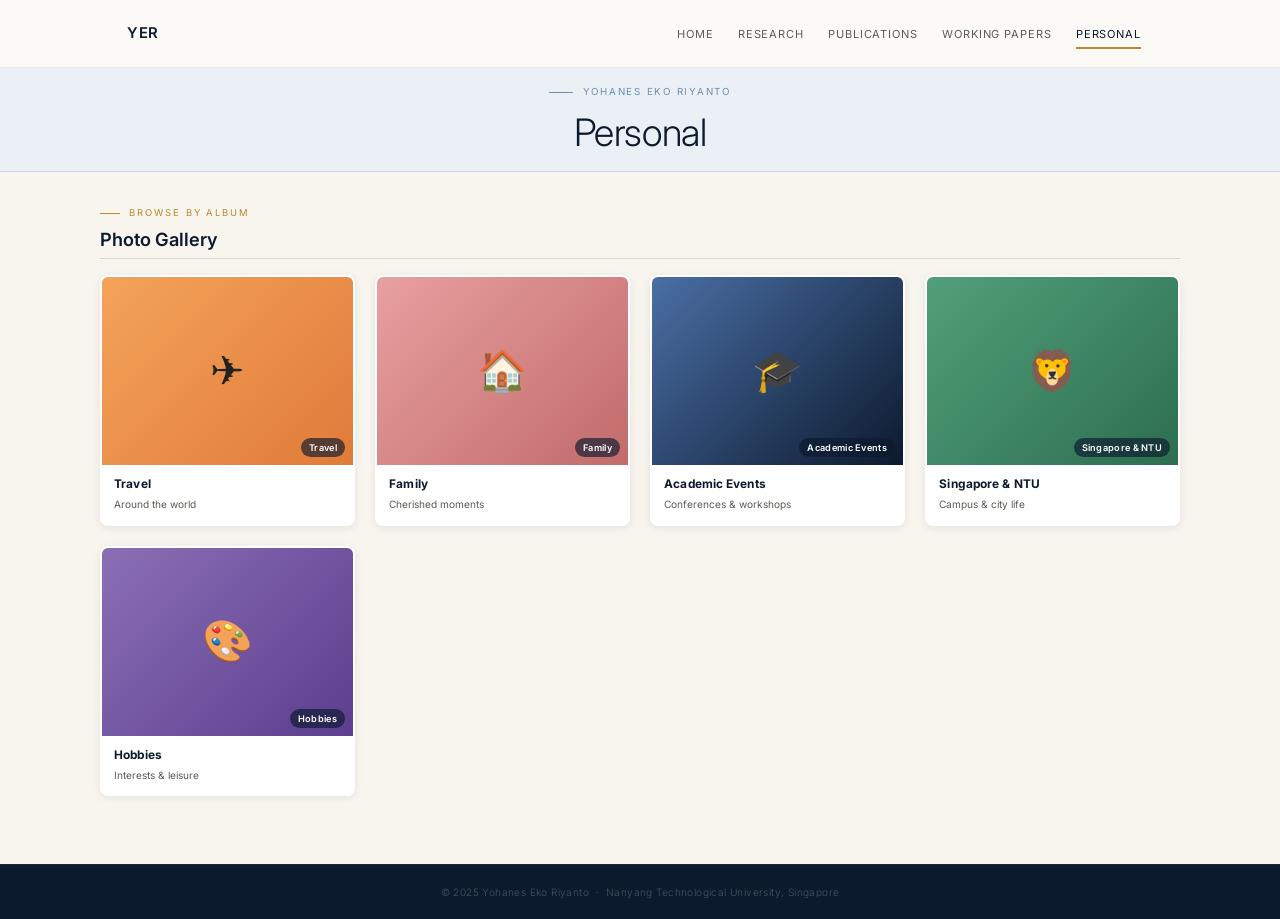
==== personal.html @ 5e920872 "Add Personal gallery; AI research thrust; font 1.1rem; fix profile photo" ====
<!DOCTYPE html>
<html lang="en">
<head>
  <meta charset="UTF-8" />
  <meta name="viewport" content="width=device-width, initial-scale=1.0" />
  <meta name="description" content="Personal photos of Yohanes Eko Riyanto — travel, family, and academic events." />
  <title>Personal | Yohanes Eko Riyanto</title>
  <link rel="stylesheet" href="style.css" />
  <style>
    /* ── Album grid ── */
    .album-grid {
      display: grid;
      grid-template-columns: repeat(auto-fill, minmax(200px, 1fr));
      gap: 1.5rem;
      margin-bottom: 2.5rem;
    }
    .album-card {
      cursor: pointer;
      border-radius: 8px;
      overflow: hidden;
      border: 2px solid transparent;
      box-shadow: 0 2px 8px rgba(12,26,46,0.08);
      transition: transform 0.2s, box-shadow 0.2s, border-color 0.2s;
      background: #fff;
    }
    .album-card:hover {
      transform: translateY(-3px);
      box-shadow: 0 6px 20px rgba(12,26,46,0.14);
    }
    .album-card.active {
      border-color: var(--gold);
    }
    .album-cover {
      position: relative;
      aspect-ratio: 4/3;
      overflow: hidden;
    }
    .album-cover img {
      width: 100%; height: 100%;
      object-fit: cover; display: block;
      transition: transform 0.4s;
    }
    .album-card:hover .album-cover img { transform: scale(1.04); }
    .album-cover-placeholder {
      width: 100%; height: 100%;
      display: flex; align-items: center; justify-content: center;
      font-size: 3rem;
    }
    .album-badge {
      position: absolute; bottom: 8px; right: 8px;
      background: rgba(12,26,46,0.65);
      color: #fff; font-size: 0.68rem; font-weight: 600;
      padding: 2px 8px; border-radius: 20px;
      letter-spacing: 0.3px;
    }
    .album-meta { padding: 0.7rem 0.9rem 0.8rem; }
    .album-name {
      margin: 0; font-size: 0.88rem; font-weight: 700;
      color: var(--navy); letter-spacing: 0.1px;
    }
    .album-sub {
      margin: 0.15rem 0 0; font-size: 0.75rem;
      color: var(--warm-grey);
    }

    /* ── Expanded panel ── */
    .album-expanded {
      display: none;
      border-top: 2px solid var(--gold);
      padding-top: 1.4rem;
      margin-bottom: 3rem;
      animation: slideDown 0.28s ease;
    }
    .album-expanded.open { display: block; }
    @keyframes slideDown {
      from { opacity: 0; transform: translateY(-10px); }
      to   { opacity: 1; transform: translateY(0); }
    }
    .album-expanded-header {
      display: flex; align-items: center; justify-content: space-between;
      margin-bottom: 1.2rem;
    }
    .album-expanded-title {
      font-size: 1rem; font-weight: 700; color: var(--navy);
    }
    .album-close-btn {
      background: none; border: 1px solid var(--border-light);
      cursor: pointer; font-size: 0.8rem; color: var(--warm-grey);
      padding: 3px 10px; border-radius: 4px;
      transition: background 0.15s;
    }
    .album-close-btn:hover { background: var(--cream); }

    /* ── Photo grid ── */
    .photo-grid {
      display: grid;
      grid-template-columns: repeat(auto-fill, minmax(160px, 1fr));
      gap: 0.6rem;
    }
    .photo-thumb {
      aspect-ratio: 1; overflow: hidden;
      border-radius: 5px; cursor: pointer;
      transition: transform 0.2s, box-shadow 0.2s;
    }
    .photo-thumb:hover {
      transform: scale(1.03);
      box-shadow: 0 4px 12px rgba(12,26,46,0.18);
    }
    .photo-thumb img {
      width: 100%; height: 100%;
      object-fit: cover; display: block;
    }
    .photo-placeholder {
      width: 100%; height: 100%;
      display: flex; align-items: center; justify-content: center;
      font-size: 1.6rem; color: rgba(255,255,255,0.6);
    }

    /* ── Lightbox ── */
    .lightbox {
      display: none; position: fixed; inset: 0;
      background: rgba(8,16,32,0.94);
      z-index: 2000; align-items: center; justify-content: center;
    }
    .lightbox.open { display: flex; }
    .lightbox-img-wrap {
      position: relative; max-width: 88vw; max-height: 88vh;
    }
    .lightbox-img-wrap img {
      display: block; max-width: 88vw; max-height: 88vh;
      object-fit: contain; border-radius: 4px;
    }
    .lightbox-close {
      position: absolute; top: 1.2rem; right: 1.5rem;
      color: #fff; font-size: 1.8rem; cursor: pointer;
      background: none; border: none; line-height: 1; opacity: 0.8;
      transition: opacity 0.15s;
    }
    .lightbox-close:hover { opacity: 1; }
    .lightbox-nav {
      position: absolute; top: 50%; transform: translateY(-50%);
      color: #fff; font-size: 2.2rem; cursor: pointer;
      background: rgba(255,255,255,0.08); border: none;
      padding: 0.4rem 0.9rem; border-radius: 4px;
      transition: background 0.15s;
    }
    .lightbox-nav:hover { background: rgba(255,255,255,0.18); }
    .lightbox-prev { left: 1rem; }
    .lightbox-next { right: 1rem; }
    .lightbox-caption {
      position: absolute; bottom: -2rem; left: 0; right: 0;
      text-align: center; color: rgba(255,255,255,0.55);
      font-size: 0.78rem;
    }

    /* ── Placeholder gradients ── */
    .grad-travel    { background: linear-gradient(135deg,#f4a35a,#e07b39); }
    .grad-family    { background: linear-gradient(135deg,#e8a0a0,#c26b6b); }
    .grad-academic  { background: linear-gradient(135deg,#4a6fa5,#0C1A2E); }
    .grad-singapore { background: linear-gradient(135deg,#52a07a,#2d6e50); }
    .grad-hobbies   { background: linear-gradient(135deg,#8b6fb5,#5c3d8f); }
  </style>
</head>
<body>

  <!-- ── Navigation ── -->
  <nav class="nav" id="navbar">
    <div class="nav-inner">
      <a href="index.html" class="nav-brand">
        <span class="nav-monogram">YER</span>
      </a>
      <button type="button" class="nav-toggle" id="navToggle" aria-label="Toggle navigation">
        <span></span><span></span><span></span>
      </button>
      <ul class="nav-links" id="navLinks">
        <li><a href="index.html">Home</a></li>
        <li><a href="research.html">Research</a></li>
        <li><a href="publications.html">Publications</a></li>
        <li><a href="working-papers.html">Working Papers</a></li>
        <li><a href="personal.html" class="active">Personal</a></li>
      </ul>
    </div>
  </nav>

  <!-- ── Page Hero ── -->
  <header class="page-hero">
    <div class="page-hero-inner">
      <p class="page-hero-label">Yohanes Eko Riyanto</p>
      <h1 class="page-hero-title">Personal</h1>
    </div>
  </header>

  <!-- ── Gallery ── -->
  <section class="section">
    <div class="section-inner">
      <p class="section-label">Browse by album</p>
      <h2 class="section-title">Photo Gallery</h2>

      <!-- ── Album cards ── -->
      <div class="album-grid">

        <div class="album-card" id="card-travel" onclick="toggleAlbum('travel')">
          <div class="album-cover grad-travel">
            <div class="album-cover-placeholder">✈</div>
            <span class="album-badge">Travel</span>
          </div>
          <div class="album-meta">
            <p class="album-name">Travel</p>
            <p class="album-sub">Around the world</p>
          </div>
        </div>

        <div class="album-card" id="card-family" onclick="toggleAlbum('family')">
          <div class="album-cover grad-family">
            <div class="album-cover-placeholder">🏠</div>
            <span class="album-badge">Family</span>
          </div>
          <div class="album-meta">
            <p class="album-name">Family</p>
            <p class="album-sub">Cherished moments</p>
          </div>
        </div>

        <div class="album-card" id="card-academic" onclick="toggleAlbum('academic')">
          <div class="album-cover grad-academic">
            <div class="album-cover-placeholder">🎓</div>
            <span class="album-badge">Academic Events</span>
          </div>
          <div class="album-meta">
            <p class="album-name">Academic Events</p>
            <p class="album-sub">Conferences &amp; workshops</p>
          </div>
        </div>

        <div class="album-card" id="card-singapore" onclick="toggleAlbum('singapore')">
          <div class="album-cover grad-singapore">
            <div class="album-cover-placeholder">🦁</div>
            <span class="album-badge">Singapore &amp; NTU</span>
          </div>
          <div class="album-meta">
            <p class="album-name">Singapore &amp; NTU</p>
            <p class="album-sub">Campus &amp; city life</p>
          </div>
        </div>

        <div class="album-card" id="card-hobbies" onclick="toggleAlbum('hobbies')">
          <div class="album-cover grad-hobbies">
            <div class="album-cover-placeholder">🎨</div>
            <span class="album-badge">Hobbies</span>
          </div>
          <div class="album-meta">
            <p class="album-name">Hobbies</p>
            <p class="album-sub">Interests &amp; leisure</p>
          </div>
        </div>

      </div><!-- /.album-grid -->

      <!-- ── Expanded panels ──
           To populate an album: add <img> tags to the .photo-grid div.
           Images should be placed in images/personal/<album-name>/
           e.g. <img src="images/personal/travel/photo1.jpg" alt="..." />
      -->

      <div class="album-expanded" id="album-travel">
        <div class="album-expanded-header">
          <span class="album-expanded-title">Travel</span>
          <button class="album-close-btn" onclick="closeAlbum('travel')">✕ Close</button>
        </div>
        <div class="photo-grid" id="photos-travel">
          <!-- Add photos here, e.g.:
          <div class="photo-thumb" onclick="openLightbox(this)">
            <img src="images/personal/travel/photo1.jpg" alt="Travel photo" />
          </div>
          -->
          <div class="photo-thumb" style="cursor:default;">
            <div class="photo-placeholder grad-travel" style="border-radius:5px; aspect-ratio:1; display:flex; align-items:center; justify-content:center; color:rgba(255,255,255,0.5); font-size:0.8rem; text-align:center; padding:1rem;">Add photos to<br>images/personal/travel/</div>
          </div>
        </div>
      </div>

      <div class="album-expanded" id="album-family">
        <div class="album-expanded-header">
          <span class="album-expanded-title">Family</span>
          <button class="album-close-btn" onclick="closeAlbum('family')">✕ Close</button>
        </div>
        <div class="photo-grid" id="photos-family">
          <div class="photo-thumb" style="cursor:default;">
            <div class="photo-placeholder grad-family" style="border-radius:5px; aspect-ratio:1; display:flex; align-items:center; justify-content:center; color:rgba(255,255,255,0.5); font-size:0.8rem; text-align:center; padding:1rem;">Add photos to<br>images/personal/family/</div>
          </div>
        </div>
      </div>

      <div class="album-expanded" id="album-academic">
        <div class="album-expanded-header">
          <span class="album-expanded-title">Academic Events</span>
          <button class="album-close-btn" onclick="closeAlbum('academic')">✕ Close</button>
        </div>
        <div class="photo-grid" id="photos-academic">
          <div class="photo-thumb" style="cursor:default;">
            <div class="photo-placeholder grad-academic" style="border-radius:5px; aspect-ratio:1; display:flex; align-items:center; justify-content:center; color:rgba(255,255,255,0.5); font-size:0.8rem; text-align:center; padding:1rem;">Add photos to<br>images/personal/academic/</div>
          </div>
        </div>
      </div>

      <div class="album-expanded" id="album-singapore">
        <div class="album-expanded-header">
          <span class="album-expanded-title">Singapore &amp; NTU</span>
          <button class="album-close-btn" onclick="closeAlbum('singapore')">✕ Close</button>
        </div>
        <div class="photo-grid" id="photos-singapore">
          <div class="photo-thumb" style="cursor:default;">
            <div class="photo-placeholder grad-singapore" style="border-radius:5px; aspect-ratio:1; display:flex; align-items:center; justify-content:center; color:rgba(255,255,255,0.5); font-size:0.8rem; text-align:center; padding:1rem;">Add photos to<br>images/personal/singapore/</div>
          </div>
        </div>
      </div>

      <div class="album-expanded" id="album-hobbies">
        <div class="album-expanded-header">
          <span class="album-expanded-title">Hobbies</span>
          <button class="album-close-btn" onclick="closeAlbum('hobbies')">✕ Close</button>
        </div>
        <div class="photo-grid" id="photos-hobbies">
          <div class="photo-thumb" style="cursor:default;">
            <div class="photo-placeholder grad-hobbies" style="border-radius:5px; aspect-ratio:1; display:flex; align-items:center; justify-content:center; color:rgba(255,255,255,0.5); font-size:0.8rem; text-align:center; padding:1rem;">Add photos to<br>images/personal/hobbies/</div>
          </div>
        </div>
      </div>

    </div>
  </section>

  <!-- ── Lightbox ── -->
  <div class="lightbox" id="lightbox" onclick="handleLightboxClick(event)">
    <button class="lightbox-close" onclick="closeLightbox()">&#10005;</button>
    <button class="lightbox-nav lightbox-prev" onclick="lightboxNav(-1)">&#8249;</button>
    <div class="lightbox-img-wrap">
      <img id="lightbox-img" src="" alt="" />
      <p class="lightbox-caption" id="lightbox-caption"></p>
    </div>
    <button class="lightbox-nav lightbox-next" onclick="lightboxNav(1)">&#8250;</button>
  </div>

  <!-- ── Footer ── -->
  <footer class="site-footer" style="background:var(--navy);">
    <p>© 2025 Yohanes Eko Riyanto &nbsp;·&nbsp; Nanyang Technological University, Singapore</p>
  </footer>

  <script>
    // ── Navbar ──
    const navbar = document.getElementById('navbar');
    window.addEventListener('scroll', () => {
      navbar.classList.toggle('scrolled', window.scrollY > 20);
    });
    const toggle = document.getElementById('navToggle');
    const navLinks = document.getElementById('navLinks');
    toggle.addEventListener('click', () => navLinks.classList.toggle('open'));
    document.addEventListener('click', (e) => {
      if (!toggle.contains(e.target) && !navLinks.contains(e.target)) navLinks.classList.remove('open');
    });

    // ── Album expand/collapse ──
    let currentAlbum = null;
    function toggleAlbum(id) {
      const panel = document.getElementById('album-' + id);
      const card  = document.getElementById('card-' + id);
      if (currentAlbum && currentAlbum !== id) {
        document.getElementById('album-' + currentAlbum).classList.remove('open');
        document.getElementById('card-' + currentAlbum).classList.remove('active');
      }
      const isOpen = panel.classList.contains('open');
      panel.classList.toggle('open', !isOpen);
      card.classList.toggle('active', !isOpen);
      currentAlbum = isOpen ? null : id;
      if (!isOpen) {
        setTimeout(() => panel.scrollIntoView({ behavior: 'smooth', block: 'nearest' }), 50);
      }
    }
    function closeAlbum(id) {
      document.getElementById('album-' + id).classList.remove('open');
      document.getElementById('card-' + id).classList.remove('active');
      if (currentAlbum === id) currentAlbum = null;
    }

    // ── Lightbox ──
    let lightboxImages = [];
    let lightboxIndex  = 0;

    function openLightbox(thumb) {
      const img     = thumb.querySelector('img');
      const grid    = thumb.closest('.photo-grid');
      lightboxImages = Array.from(grid.querySelectorAll('.photo-thumb img'));
      lightboxIndex  = lightboxImages.indexOf(img);
      showLightboxImage();
      document.getElementById('lightbox').classList.add('open');
      document.addEventListener('keydown', lightboxKeyHandler);
    }
    function showLightboxImage() {
      const img = lightboxImages[lightboxIndex];
      document.getElementById('lightbox-img').src = img.src;
      document.getElementById('lightbox-caption').textContent =
        img.alt ? img.alt + '  (' + (lightboxIndex + 1) + ' / ' + lightboxImages.length + ')' :
                  (lightboxIndex + 1) + ' / ' + lightboxImages.length;
    }
    function closeLightbox() {
      document.getElementById('lightbox').classList.remove('open');
      document.removeEventListener('keydown', lightboxKeyHandler);
    }
    function lightboxNav(dir) {
      lightboxIndex = (lightboxIndex + dir + lightboxImages.length) % lightboxImages.length;
      showLightboxImage();
    }
    function handleLightboxClick(e) {
      if (e.target === document.getElementById('lightbox')) closeLightbox();
    }
    function lightboxKeyHandler(e) {
      if (e.key === 'ArrowRight') lightboxNav(1);
      if (e.key === 'ArrowLeft')  lightboxNav(-1);
      if (e.key === 'Escape')     closeLightbox();
    }
  </script>

  <!-- Start of StatCounter Code -->
  <script type="text/javascript">
    var sc_project=3579013;
    var sc_invisible=1;
    var sc_security="729aae5e";
  </script>
  <script type="text/javascript" src="https://www.statcounter.com/counter/counter.js" async></script>
  <noscript><div class="statcounter"><a title="web analytics" href="https://statcounter.com/" target="_blank"><img class="statcounter" src="https://c.statcounter.com/3579013/0/729aae5e/1/" alt="web analytics" referrerPolicy="no-referrer-when-downgrade"></a></div></noscript>
  <!-- End of StatCounter Code -->

</body>
</html>
---- style.css ----
/* ============================================================
   Yohanes Eko Riyanto — Academic Website
   Design: Warm Editorial Academic
   ============================================================ */

@import url('https://fonts.googleapis.com/css2?family=Inter:ital,wght@0,300;0,400;0,500;0,600;0,700;1,300;1,400&display=swap');

/* ── Variables ────────────────────────────────────────────── */
:root {
  --navy:        #0C1A2E;
  --navy-mid:    #162840;
  --navy-soft:   #1E3856;
  --gold:        #B8882E;
  --gold-bright: #CFA24A;
  --gold-pale:   #F2E8D0;
  --ivory:       #F8F5EF;
  --cream:       #EDE8DF;
  --white:       #FEFCF8;
  --charcoal:    #242220;
  --warm-grey:   #5E5A54;
  --light-grey:  #9A9590;
  --border:      #DDD5C5;
  --border-light:#EDE8DF;

  --font-display: 'Inter', -apple-system, BlinkMacSystemFont, sans-serif;
  --font-body:    'Inter', -apple-system, BlinkMacSystemFont, sans-serif;
  --font-ui:      'Inter', -apple-system, BlinkMacSystemFont, sans-serif;

  --max-w:        1080px;
  --nav-h:        68px;
  --radius:       3px;
  --transition:   0.25s ease;
}

/* ── Reset ────────────────────────────────────────────────── */
*, *::before, *::after { box-sizing: border-box; margin: 0; padding: 0; }
html { scroll-behavior: smooth; font-size: 13.5px; -webkit-text-size-adjust: 100%; }
body {
  font-family: var(--font-body);
  background: var(--ivory);
  color: var(--charcoal);
  line-height: 1.65;
  -webkit-font-smoothing: antialiased;
}
img { max-width: 100%; height: auto; display: block; }
a { color: var(--navy-soft); text-decoration: underline; text-decoration-color: var(--border); transition: color var(--transition), text-decoration-color var(--transition); }
a:hover { color: var(--gold); text-decoration-color: var(--gold-bright); }

/* ── Navigation ───────────────────────────────────────────── */
.nav {
  position: fixed;
  top: 0; left: 0; right: 0;
  height: var(--nav-h);
  background: rgba(252, 250, 246, 0.96);
  backdrop-filter: blur(12px);
  -webkit-backdrop-filter: blur(12px);
  border-bottom: 1px solid var(--border-light);
  z-index: 1000;
  transition: box-shadow var(--transition), border-color var(--transition);
}
.nav.scrolled {
  border-bottom-color: var(--border);
  box-shadow: 0 1px 16px rgba(12, 26, 46, 0.07);
}
.nav-inner {
  max-width: var(--max-w);
  margin: 0 auto;
  padding: 0 2rem;
  height: 100%;
  display: flex;
  align-items: center;
  justify-content: space-between;
}
.nav-brand {
  display: flex;
  align-items: baseline;
  gap: 0.6rem;
  text-decoration: none;
}
.nav-monogram {
  font-family: var(--font-display);
  font-weight: 600;
  font-size: 1.1rem;
  letter-spacing: 0.04em;
  color: var(--navy);
  text-decoration: none;
}
.nav-name {
  font-family: var(--font-display);
  font-size: 1.05rem;
  font-weight: 400;
  color: var(--warm-grey);
  letter-spacing: 0.01em;
}
.nav-links {
  display: flex;
  align-items: center;
  gap: 0;
  list-style: none;
}
.nav-links a {
  font-family: var(--font-ui);
  font-size: 0.82rem;
  font-weight: 400;
  letter-spacing: 0.08em;
  text-transform: uppercase;
  color: var(--warm-grey);
  text-decoration: none;
  padding: 0.4rem 0.9rem;
  position: relative;
  transition: color var(--transition);
}
.nav-links a::after {
  content: '';
  position: absolute;
  bottom: -2px; left: 0.9rem; right: 0.9rem;
  height: 1.5px;
  background: var(--gold);
  transform: scaleX(0);
  transition: transform var(--transition);
}
.nav-links a:hover,
.nav-links a.active { color: var(--navy); }
.nav-links a:hover::after,
.nav-links a.active::after { transform: scaleX(1); }

/* Hamburger (mobile) */
.nav-toggle {
  display: none;
  flex-direction: column;
  gap: 5px;
  cursor: pointer;
  background: none;
  border: none;
  padding: 4px;
}
.nav-toggle span {
  display: block;
  width: 22px; height: 1.5px;
  background: var(--charcoal);
  transition: transform var(--transition), opacity var(--transition);
}

/* ── Hero (Home only) ─────────────────────────────────────── */
.hero {
  background: #EAF0F6;
  padding: calc(var(--nav-h) + 1.2rem) 2rem 1.2rem;
  border-bottom: 1px solid #C9D8E8;
}
.hero-inner {
  max-width: var(--max-w);
  margin: 0 auto;
}
.hero-name {
  font-family: var(--font-display);
  font-size: clamp(1.65rem, 3.5vw, 2.6rem);
  font-weight: 300;
  line-height: 1.1;
  color: var(--navy);
  letter-spacing: -0.01em;
  margin: 0;
  text-align: center;
}
.hero-name em {
  font-style: italic;
  font-weight: 300;
}
.btn {
  display: inline-flex;
  align-items: center;
  gap: 0.4rem;
  font-family: var(--font-ui);
  font-size: 0.8rem;
  font-weight: 400;
  letter-spacing: 0.1em;
  text-transform: uppercase;
  text-decoration: none;
  padding: 0.65rem 1.4rem;
  border-radius: var(--radius);
  transition: all var(--transition);
  cursor: pointer;
}
.btn-primary {
  background: var(--gold);
  color: var(--navy);
  border: 1px solid var(--gold);
}
.btn-primary:hover {
  background: var(--gold-bright);
  color: var(--navy);
  text-decoration: none;
}
.btn-outline {
  background: transparent;
  color: rgba(255,255,255,0.75);
  border: 1px solid rgba(255,255,255,0.25);
}
.btn-outline:hover {
  border-color: rgba(255,255,255,0.6);
  color: #fff;
  text-decoration: none;
}

/* ── Page Hero (inner pages) ──────────────────────────────── */
.page-hero {
  background: #EAF0F6;
  padding: calc(var(--nav-h) + 1.2rem) 2rem 1.2rem;
  border-bottom: 1px solid #C9D8E8;
}
.page-hero-inner {
  max-width: var(--max-w);
  margin: 0 auto;
}
.page-hero-label {
  font-family: var(--font-ui);
  font-size: 0.72rem;
  letter-spacing: 0.18em;
  text-transform: uppercase;
  color: #6B8CAE;
  margin-bottom: 0.8rem;
  display: flex;
  align-items: center;
  justify-content: center;
  gap: 0.7rem;
}
.page-hero-label::before {
  content: '';
  display: inline-block;
  width: 24px; height: 1px;
  background: #6B8CAE;
}
.page-hero-title {
  font-family: var(--font-display);
  font-size: clamp(1.75rem, 3.5vw, 2.8rem);
  font-weight: 300;
  color: var(--navy);
  line-height: 1.15;
  letter-spacing: -0.01em;
  text-align: center;
}

/* ── Section Base ─────────────────────────────────────────── */
.section {
  padding: 2.5rem 2rem;
}
.section-alt {
  background: var(--cream);
}
.section-navy {
  background: var(--navy);
  color: rgba(255,255,255,0.85);
}
.section-inner {
  max-width: var(--max-w);
  margin: 0 auto;
}
.section-label {
  font-family: var(--font-ui);
  font-size: 0.7rem;
  font-weight: 400;
  letter-spacing: 0.2em;
  text-transform: uppercase;
  color: var(--gold);
  margin-bottom: 0.6rem;
  display: flex;
  align-items: center;
  gap: 0.7rem;
}
.section-label::before {
  content: '';
  display: inline-block;
  width: 20px; height: 1px;
  background: var(--gold);
}
.section-title {
  font-family: var(--font-display);
  font-size: clamp(1.1rem, 1.8vw, 1.35rem);
  font-weight: 600;
  color: var(--navy);
  line-height: 1.2;
  margin-bottom: 1.2rem;
  padding-bottom: 0.5rem;
  border-bottom: 1px solid var(--border);
  text-align: left;
}
.section-navy .section-title {
  color: #fff;
  border-bottom-color: rgba(255,255,255,0.15);
}

/* ── About / Bio ──────────────────────────────────────────── */
.about-grid {
  display: grid;
  grid-template-columns: 200px 1fr;
  gap: 2.5rem;
  align-items: start;
}
.about-photo {
  width: 200px;
  height: 240px;
  object-fit: cover;
  object-position: top center;
  border-radius: var(--radius);
  filter: grayscale(15%);
  box-shadow: 0 8px 32px rgba(12,26,46,0.18);
}
.about-photo-placeholder {
  width: 200px;
  height: 240px;
  background: var(--navy-mid);
  border-radius: var(--radius);
  display: flex;
  align-items: center;
  justify-content: center;
  color: rgba(255,255,255,0.3);
  font-family: var(--font-display);
  font-size: 3rem;
  font-style: italic;
  box-shadow: 0 8px 32px rgba(12,26,46,0.18);
  flex-shrink: 0;
}
.about-text p {
  margin-bottom: 0.7rem;
  font-size: 1.1rem;
  color: var(--charcoal);
}
.about-text p:last-child { margin-bottom: 0; }
.about-links {
  display: flex;
  flex-wrap: wrap;
  gap: 0.6rem;
  margin-top: 1.1rem;
}
.tag-link {
  display: inline-flex;
  align-items: center;
  gap: 0.3rem;
  font-family: var(--font-ui);
  font-size: 0.78rem;
  font-weight: 400;
  letter-spacing: 0.04em;
  color: var(--navy-soft);
  background: var(--gold-pale);
  border: 1px solid var(--border);
  border-radius: 2px;
  padding: 0.3rem 0.75rem;
  text-decoration: none;
  transition: all var(--transition);
}
.tag-link:hover {
  background: var(--navy);
  color: var(--gold-bright);
  border-color: var(--navy);
  text-decoration: none;
}

/* ── Publications ─────────────────────────────────────────── */
.pub-list {
  list-style: none;
  display: flex;
  flex-direction: column;
  gap: 0;
}
.pub-item {
  padding: 0.65rem 0;
  border-bottom: 1px solid var(--border-light);
  position: relative;
  transition: background var(--transition);
}
.pub-item:first-child { border-top: 1px solid var(--border-light); }
.pub-item::before {
  content: '';
  position: absolute;
  left: -2rem;
  top: 0; bottom: 0;
  width: 3px;
  background: var(--gold);
  transform: scaleY(0);
  transform-origin: bottom;
  transition: transform 0.3s ease;
}
.pub-item:hover::before { transform: scaleY(1); }

/* Journal cover layout */
.pub-with-cover {
  display: grid;
  grid-template-columns: 48px 1fr;
  gap: 1.1rem;
  align-items: start;
}
.pub-cover {
  width: 48px;
  height: 64px;
  object-fit: cover;
  object-position: center top;
  border-radius: 2px;
  filter: grayscale(25%) opacity(0.85);
  box-shadow: 0 2px 8px rgba(12,26,46,0.18);
  transition: filter 0.3s ease, transform 0.3s ease, box-shadow 0.3s ease;
  flex-shrink: 0;
  display: block;
}
.pub-item:hover .pub-cover {
  filter: grayscale(0%) opacity(1);
  transform: scale(1.04);
  box-shadow: 0 4px 14px rgba(12,26,46,0.22);
}
.pub-cover-placeholder {
  width: 48px;
  height: 64px;
  background: linear-gradient(160deg, var(--navy-mid), var(--navy-soft));
  border-radius: 2px;
  display: flex;
  align-items: center;
  justify-content: center;
  font-family: var(--font-ui);
  font-size: 0.52rem;
  font-weight: 500;
  letter-spacing: 0.04em;
  text-transform: uppercase;
  color: rgba(255,255,255,0.45);
  text-align: center;
  padding: 5px;
  line-height: 1.4;
  flex-shrink: 0;
  box-shadow: 0 2px 8px rgba(12,26,46,0.18);
}

@media (max-width: 480px) {
  .pub-with-cover { grid-template-columns: 40px 1fr; gap: 0.8rem; }
  .pub-cover, .pub-cover-placeholder { width: 40px; height: 54px; }
}
.pub-title {
  font-family: var(--font-body);
  font-size: 0.98rem;
  font-weight: 400;
  color: var(--charcoal);
  margin-bottom: 0.3rem;
  line-height: 1.55;
}
.pub-title a {
  color: inherit;
  text-decoration-color: transparent;
  transition: color var(--transition), text-decoration-color var(--transition);
}
.pub-title a:hover {
  color: var(--navy);
  text-decoration-color: var(--gold);
}
.pub-meta {
  font-family: var(--font-body);
  font-size: 0.875rem;
  color: var(--warm-grey);
  font-style: italic;
}
.pub-meta .journal {
  color: var(--navy-soft);
  font-style: italic;
}
.pub-meta .coauthors {
  font-style: normal;
  color: var(--light-grey);
  font-size: 0.83rem;
}
.pub-badge {
  display: inline-flex;
  align-items: center;
  gap: 0.3rem;
  font-family: var(--font-ui);
  font-size: 0.7rem;
  letter-spacing: 0.06em;
  text-transform: uppercase;
  color: var(--gold);
  background: var(--gold-pale);
  border: 1px solid rgba(184,136,46,0.25);
  border-radius: 2px;
  padding: 0.18rem 0.55rem;
  margin-top: 0.5rem;
}

/* Year headers in publications */
.year-header {
  font-family: var(--font-display);
  font-size: 1.05rem;
  font-weight: 600;
  color: var(--navy);
  margin-top: 2rem;
  margin-bottom: 0.5rem;
  padding-bottom: 0.4rem;
  border-bottom: 1px solid var(--border);
  position: relative;
}
.year-header:first-of-type { margin-top: 0; }
.year-header span {
  font-size: 0.75rem;
  font-family: var(--font-ui);
  letter-spacing: 0.1em;
  text-transform: uppercase;
  color: var(--light-grey);
  vertical-align: middle;
  margin-left: 0.8rem;
  font-weight: 300;
}

/* ── Awards ───────────────────────────────────────────────── */
.awards-list {
  display: flex;
  flex-direction: column;
  gap: 1.8rem;
}
.award-item {
  display: grid;
  grid-template-columns: 56px 1fr;
  gap: 1.2rem;
  align-items: start;
}
.award-year {
  font-family: var(--font-display);
  font-size: 1.1rem;
  font-weight: 600;
  color: var(--gold);
  line-height: 1.4;
  text-align: right;
  padding-top: 0.1rem;
}
.award-text h4 {
  font-family: var(--font-display);
  font-size: 1.05rem;
  font-weight: 500;
  color: var(--navy);
  margin-bottom: 0.2rem;
}
.award-text p {
  font-size: 0.88rem;
  color: var(--warm-grey);
  line-height: 1.55;
}
.award-text .paper-ref {
  font-style: italic;
  color: var(--warm-grey);
  font-size: 0.85rem;
}

/* ── Media ────────────────────────────────────────────────── */
.media-grid {
  display: grid;
  grid-template-columns: repeat(auto-fill, minmax(160px, 1fr));
  gap: 0.8rem;
  margin-bottom: 2.5rem;
}
.media-item {
  display: flex;
  align-items: center;
  justify-content: center;
  padding: 1rem;
  background: var(--white);
  border: 1px solid var(--border);
  border-radius: var(--radius);
  text-decoration: none;
  transition: all var(--transition);
  min-height: 60px;
}
.media-item:hover {
  border-color: var(--gold);
  box-shadow: 0 2px 12px rgba(184,136,46,0.12);
  text-decoration: none;
}
.media-item span {
  font-family: var(--font-ui);
  font-size: 0.8rem;
  font-weight: 400;
  letter-spacing: 0.06em;
  color: var(--navy);
  text-align: center;
}
.media-appearances {
  display: flex;
  flex-direction: column;
  gap: 1rem;
}
.media-appearance-item {
  padding: 1.2rem 1.4rem;
  background: var(--white);
  border: 1px solid var(--border);
  border-left: 3px solid var(--gold);
  border-radius: var(--radius);
}
.media-appearance-item h4 {
  font-family: var(--font-display);
  font-size: 1rem;
  font-weight: 500;
  color: var(--navy);
  margin-bottom: 0.3rem;
}
.media-appearance-item p {
  font-size: 0.875rem;
  color: var(--warm-grey);
  line-height: 1.55;
}

/* ── Research Areas ───────────────────────────────────────── */
.research-areas {
  display: flex;
  flex-direction: column;
  gap: 0;
}
.research-area {
  border-bottom: 1px solid var(--border-light);
  overflow: hidden;
}
.research-area:first-child { border-top: 1px solid var(--border-light); }
.research-area-header {
  display: flex;
  align-items: center;
  justify-content: space-between;
  padding: 1.5rem 0;
  cursor: pointer;
  gap: 1rem;
  -webkit-user-select: none;
  user-select: none;
}
.research-area-number {
  font-family: var(--font-display);
  font-size: 1rem;
  font-weight: 300;
  color: var(--gold);
  flex-shrink: 0;
  width: 28px;
}
.research-area-title {
  font-family: var(--font-display);
  font-size: 1.3rem;
  font-weight: 400;
  color: var(--navy);
  flex: 1;
  line-height: 1.3;
}
.research-area-icon {
  width: 20px; height: 20px;
  flex-shrink: 0;
  color: var(--gold);
  transition: transform 0.3s ease;
}
.research-area.open .research-area-icon { transform: rotate(45deg); }
.research-area-body {
  max-height: 0;
  overflow: hidden;
  transition: max-height 0.4s cubic-bezier(0.4, 0, 0.2, 1);
}
.research-area.open .research-area-body { max-height: 400px; }
.research-area-content {
  padding: 0 0 1.5rem 2rem;
  font-size: 0.96rem;
  color: var(--warm-grey);
  line-height: 1.75;
}

/* ── Research Thrust Layout ───────────────────────────────── */
.research-thrust {
  display: grid;
  grid-template-columns: 3fr 1.6fr;
  gap: 2rem;
  align-items: start;
  margin: 0 auto 5.5rem;
  max-width: 780px;
}
.research-thrust-fig {
  aspect-ratio: 3/2;
  border-radius: 6px;
  overflow: hidden;
  box-shadow: 0 2px 12px rgba(12,26,46,0.15);
  border: 1px solid var(--border-light);
}
.research-thrust-fig svg {
  display: block;
  width: 100%;
  height: auto;
}
.research-thrust-fig img {
  display: block;
  width: 100%;
  height: 100%;
  object-fit: cover;
}
@media (max-width: 680px) {
  .research-thrust { grid-template-columns: 1fr; }
  .research-thrust-fig { display: none; }
}

/* ── Working Papers ───────────────────────────────────────── */
.wp-category {
  margin-bottom: 3rem;
}
.wp-category-title {
  font-family: var(--font-display);
  font-size: 1.35rem;
  font-weight: 500;
  color: var(--navy);
  padding-bottom: 0.5rem;
  border-bottom: 1px solid var(--border);
  margin-bottom: 1.2rem;
}
.wp-list {
  list-style: none;
  display: flex;
  flex-direction: column;
  gap: 0.6rem;
}
.wp-item {
  padding: 0.5rem 0.85rem;
  background: var(--white);
  border: 1px solid var(--border-light);
  border-radius: var(--radius);
  transition: border-color var(--transition), box-shadow var(--transition);
}
.wp-item:hover {
  border-color: var(--border);
  box-shadow: 0 2px 10px rgba(12,26,46,0.05);
}
.wp-item p {
  font-size: 0.93rem;
  color: var(--charcoal);
  line-height: 1.6;
}
.wp-item .status {
  display: inline-block;
  font-family: var(--font-ui);
  font-size: 0.68rem;
  letter-spacing: 0.08em;
  text-transform: uppercase;
  color: var(--navy-soft);
  background: var(--gold-pale);
  border: 1px solid rgba(184,136,46,0.2);
  border-radius: 2px;
  padding: 0.15rem 0.5rem;
  margin-top: 0.4rem;
}

/* ── Contact / Footer ─────────────────────────────────────── */
.contact-section {
  background: var(--navy);
  padding: 4rem 2rem;
}
.contact-inner {
  max-width: var(--max-w);
  margin: 0 auto;
  display: grid;
  grid-template-columns: 1fr 1fr;
  gap: 4rem;
  align-items: start;
}
.contact-label {
  font-family: var(--font-ui);
  font-size: 0.7rem;
  letter-spacing: 0.2em;
  text-transform: uppercase;
  color: var(--gold);
  margin-bottom: 0.6rem;
  display: flex;
  align-items: center;
  gap: 0.7rem;
}
.contact-label::before {
  content: '';
  display: inline-block;
  width: 20px; height: 1px;
  background: var(--gold);
}
.contact-title {
  font-family: var(--font-display);
  font-size: 2rem;
  font-weight: 300;
  color: #fff;
  margin-bottom: 1.5rem;
  line-height: 1.2;
}
.contact-details {
  list-style: none;
  display: flex;
  flex-direction: column;
  gap: 0.5rem;
}
.contact-details li {
  font-family: var(--font-ui);
  font-size: 0.87rem;
  font-weight: 300;
  color: rgba(255,255,255,0.6);
  display: flex;
  align-items: flex-start;
  gap: 0.6rem;
  line-height: 1.5;
}
.contact-details li svg {
  flex-shrink: 0;
  margin-top: 0.1rem;
  color: var(--gold);
}
.contact-details a {
  color: var(--gold-bright);
  text-decoration: none;
}
.contact-details a:hover { color: #fff; text-decoration: none; }

.contact-affiliations h4 {
  font-family: var(--font-display);
  font-size: 1rem;
  font-weight: 400;
  color: rgba(255,255,255,0.5);
  margin-bottom: 1rem;
  padding-bottom: 0.5rem;
  border-bottom: 1px solid rgba(255,255,255,0.08);
}
.aff-list {
  list-style: none;
  display: flex;
  flex-direction: column;
  gap: 0.7rem;
}
.aff-list li {
  font-family: var(--font-ui);
  font-size: 0.83rem;
  font-weight: 300;
  color: rgba(255,255,255,0.5);
  padding-left: 1rem;
  border-left: 2px solid rgba(184,136,46,0.3);
  line-height: 1.5;
}
.aff-list a {
  color: rgba(255,255,255,0.5);
  text-decoration: none;
}
.aff-list a:hover {
  color: var(--gold-bright);
  text-decoration: none;
}

.site-footer {
  background: var(--navy);
  border-top: 1px solid rgba(255,255,255,0.06);
  padding: 1.4rem 2rem;
  text-align: center;
}
.site-footer p {
  font-family: var(--font-ui);
  font-size: 0.75rem;
  font-weight: 300;
  color: rgba(255,255,255,0.25);
  letter-spacing: 0.04em;
}

/* ── Divider ──────────────────────────────────────────────── */
.divider {
  max-width: var(--max-w);
  margin: 0 auto;
  height: 1px;
  background: linear-gradient(90deg, transparent, var(--border), transparent);
}
.gold-rule {
  display: flex;
  align-items: center;
  gap: 1rem;
  margin: 2.5rem 0;
  color: var(--light-grey);
  font-family: var(--font-ui);
  font-size: 0.7rem;
  letter-spacing: 0.1em;
}
.gold-rule::before, .gold-rule::after {
  content: '';
  flex: 1;
  height: 1px;
  background: var(--border);
}

/* ── Responsive ───────────────────────────────────────────── */
@media (max-width: 768px) {
  html { font-size: 15px; }
  :root { --nav-h: 60px; }

  .nav-links {
    display: none;
    position: absolute;
    top: var(--nav-h);
    left: 0; right: 0;
    background: rgba(252, 250, 246, 0.98);
    border-bottom: 1px solid var(--border);
    padding: 1rem 0;
    flex-direction: column;
    align-items: flex-start;
    gap: 0;
  }
  .nav-links.open { display: flex; }
  .nav-links a {
    width: 100%;
    padding: 0.7rem 2rem;
  }
  .nav-links a::after { display: none; }
  .nav-toggle { display: flex; }

  .hero { padding: calc(var(--nav-h) + 0.9rem) 1.2rem 1rem; }
  .about-grid { grid-template-columns: 1fr; gap: 2rem; }
  .about-photo, .about-photo-placeholder { width: 140px; height: 170px; }
  .contact-inner { grid-template-columns: 1fr; gap: 2.5rem; }
  .section { padding: 1.8rem 1.2rem; }
  .page-hero { padding: calc(var(--nav-h) + 0.9rem) 1.2rem 1rem; }
  .media-grid { grid-template-columns: repeat(2, 1fr); }
}

@media (max-width: 480px) {
  .hero-actions { flex-direction: column; }
  .hero-actions .btn { text-align: center; justify-content: center; }
  .nav-name { display: none; }
}

/* ── Animations ───────────────────────────────────────────── */
@keyframes fadeUp {
  from { opacity: 0; transform: translateY(16px); }
  to   { opacity: 1; transform: translateY(0); }
}
.fade-up {
  animation: fadeUp 0.6s ease both;
}
.fade-up-1 { animation-delay: 0.1s; }
.fade-up-2 { animation-delay: 0.2s; }
.fade-up-3 { animation-delay: 0.3s; }
.fade-up-4 { animation-delay: 0.4s; }
.fade-up-5 { animation-delay: 0.5s; }

/* ── Utility ──────────────────────────────────────────────── */
.text-gold { color: var(--gold); }
.text-navy { color: var(--navy); }
.italic { font-style: italic; }
.mt-1 { margin-top: 0.5rem; }
.mt-2 { margin-top: 1rem; }
.mt-3 { margin-top: 1.5rem; }
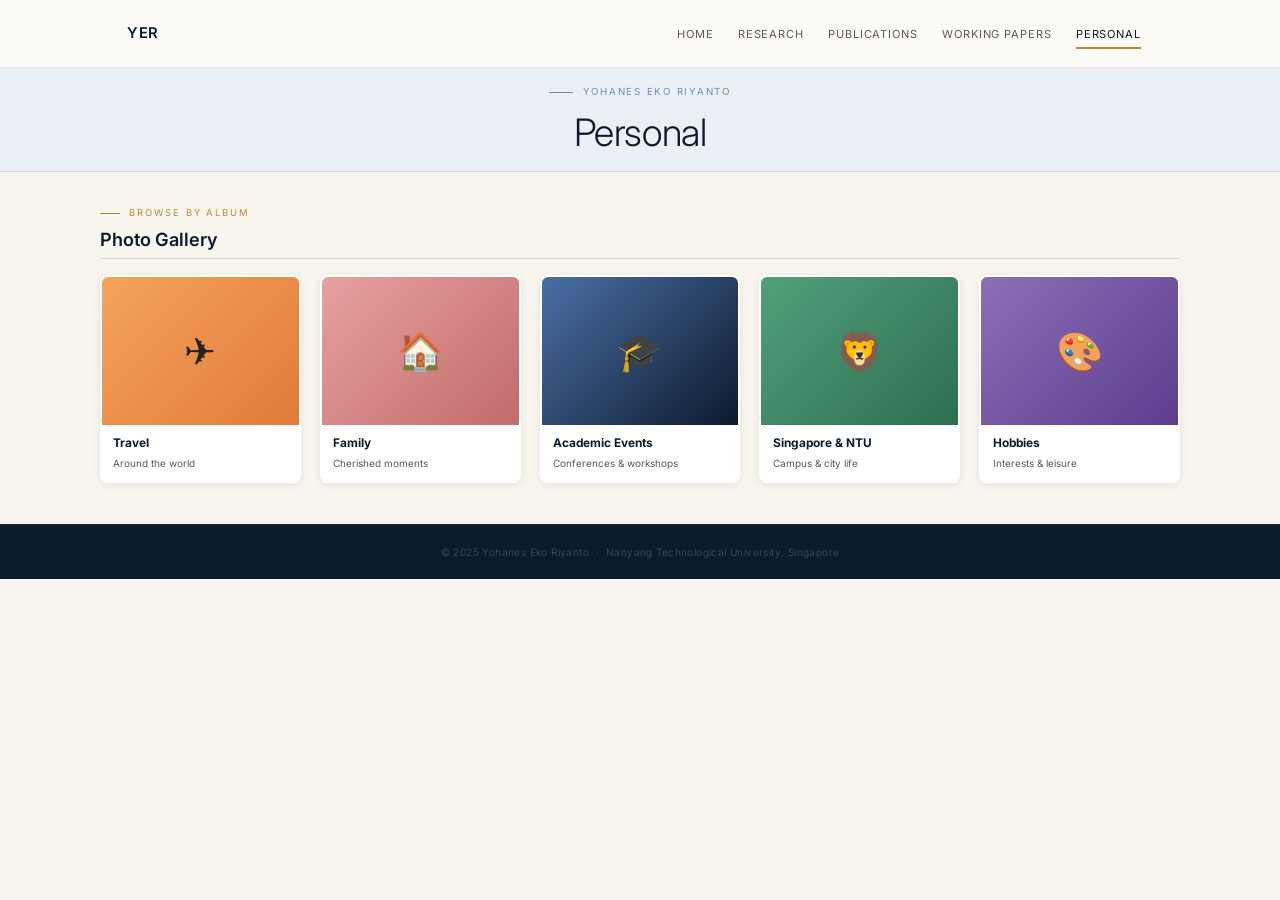
==== commit 3ce36c33: "Rebuild gallery with sub-album support" ====
--- a/personal.html
+++ b/personal.html
@@ -3,16 +3,16 @@
 <head>
   <meta charset="UTF-8" />
   <meta name="viewport" content="width=device-width, initial-scale=1.0" />
-  <meta name="description" content="Personal photos of Yohanes Eko Riyanto — travel, family, and academic events." />
+  <meta name="description" content="Personal photos of Yohanes Eko Riyanto." />
   <title>Personal | Yohanes Eko Riyanto</title>
   <link rel="stylesheet" href="style.css" />
   <style>
     /* ── Album grid ── */
     .album-grid {
       display: grid;
-      grid-template-columns: repeat(auto-fill, minmax(200px, 1fr));
-      gap: 1.5rem;
-      margin-bottom: 2.5rem;
+      grid-template-columns: repeat(auto-fill, minmax(185px, 1fr));
+      gap: 1.4rem;
+      margin-bottom: 0.5rem;
     }
     .album-card {
       cursor: pointer;
@@ -23,152 +23,197 @@
       transition: transform 0.2s, box-shadow 0.2s, border-color 0.2s;
       background: #fff;
     }
-    .album-card:hover {
-      transform: translateY(-3px);
-      box-shadow: 0 6px 20px rgba(12,26,46,0.14);
-    }
-    .album-card.active {
-      border-color: var(--gold);
-    }
+    .album-card:hover { transform: translateY(-3px); box-shadow: 0 6px 20px rgba(12,26,46,0.14); }
+    .album-card.active { border-color: var(--gold); }
     .album-cover {
-      position: relative;
-      aspect-ratio: 4/3;
-      overflow: hidden;
-    }
-    .album-cover img {
-      width: 100%; height: 100%;
-      object-fit: cover; display: block;
-      transition: transform 0.4s;
-    }
-    .album-card:hover .album-cover img { transform: scale(1.04); }
+      position: relative; aspect-ratio: 4/3; overflow: hidden;
+    }
+    .album-cover img { width:100%; height:100%; object-fit:cover; display:block; transition:transform 0.4s; }
+    .album-card:hover .album-cover img { transform:scale(1.04); }
     .album-cover-placeholder {
-      width: 100%; height: 100%;
-      display: flex; align-items: center; justify-content: center;
-      font-size: 3rem;
+      width:100%; height:100%; display:flex; align-items:center;
+      justify-content:center; font-size:2.8rem;
     }
     .album-badge {
-      position: absolute; bottom: 8px; right: 8px;
-      background: rgba(12,26,46,0.65);
-      color: #fff; font-size: 0.68rem; font-weight: 600;
-      padding: 2px 8px; border-radius: 20px;
-      letter-spacing: 0.3px;
-    }
-    .album-meta { padding: 0.7rem 0.9rem 0.8rem; }
-    .album-name {
-      margin: 0; font-size: 0.88rem; font-weight: 700;
-      color: var(--navy); letter-spacing: 0.1px;
-    }
-    .album-sub {
-      margin: 0.15rem 0 0; font-size: 0.75rem;
-      color: var(--warm-grey);
-    }
-
-    /* ── Expanded panel ── */
-    .album-expanded {
-      display: none;
-      border-top: 2px solid var(--gold);
-      padding-top: 1.4rem;
-      margin-bottom: 3rem;
-      animation: slideDown 0.28s ease;
-    }
-    .album-expanded.open { display: block; }
+      position:absolute; bottom:8px; right:8px;
+      background:rgba(12,26,46,0.65); color:#fff;
+      font-size:0.68rem; font-weight:600; padding:2px 8px;
+      border-radius:20px;
+    }
+    .album-meta { padding:0.65rem 0.85rem 0.75rem; }
+    .album-name { margin:0; font-size:0.88rem; font-weight:700; color:var(--navy); }
+    .album-sub  { margin:0.12rem 0 0; font-size:0.74rem; color:var(--warm-grey); }
+
+    /* ── Expanded panels (shared) ── */
+    .gallery-panel {
+      display:none; margin-top:1.8rem; margin-bottom:2.5rem;
+      border-top:2px solid var(--gold); padding-top:1.3rem;
+      animation:slideDown 0.25s ease;
+    }
+    .gallery-panel.open { display:block; }
     @keyframes slideDown {
-      from { opacity: 0; transform: translateY(-10px); }
-      to   { opacity: 1; transform: translateY(0); }
-    }
-    .album-expanded-header {
-      display: flex; align-items: center; justify-content: space-between;
-      margin-bottom: 1.2rem;
-    }
-    .album-expanded-title {
-      font-size: 1rem; font-weight: 700; color: var(--navy);
-    }
-    .album-close-btn {
-      background: none; border: 1px solid var(--border-light);
-      cursor: pointer; font-size: 0.8rem; color: var(--warm-grey);
-      padding: 3px 10px; border-radius: 4px;
-      transition: background 0.15s;
-    }
-    .album-close-btn:hover { background: var(--cream); }
+      from { opacity:0; transform:translateY(-8px); }
+      to   { opacity:1; transform:translateY(0); }
+    }
+    .panel-header {
+      display:flex; align-items:center; justify-content:space-between;
+      margin-bottom:1.1rem;
+    }
+    .panel-title { font-size:0.95rem; font-weight:700; color:var(--navy); }
+    .panel-close {
+      background:none; border:1px solid var(--border-light);
+      cursor:pointer; font-size:0.78rem; color:var(--warm-grey);
+      padding:3px 10px; border-radius:4px; transition:background 0.15s;
+    }
+    .panel-close:hover { background:var(--cream); }
+
+    /* ── Sub-album grid ── */
+    .subalbum-grid {
+      display:grid;
+      grid-template-columns:repeat(auto-fill, minmax(155px, 1fr));
+      gap:1rem;
+    }
+    .subalbum-card {
+      cursor:pointer; border-radius:7px; overflow:hidden;
+      border:2px solid transparent;
+      box-shadow:0 1px 6px rgba(12,26,46,0.08);
+      background:#fff; transition:transform 0.2s, box-shadow 0.2s, border-color 0.2s;
+    }
+    .subalbum-card:hover { transform:translateY(-2px); box-shadow:0 4px 14px rgba(12,26,46,0.13); }
+    .subalbum-card.active { border-color:var(--gold); }
+    .subalbum-cover {
+      aspect-ratio:4/3; overflow:hidden; position:relative;
+    }
+    .subalbum-cover img { width:100%; height:100%; object-fit:cover; display:block; }
+    .subalbum-cover-placeholder {
+      width:100%; height:100%; display:flex; align-items:center;
+      justify-content:center; font-size:1.6rem;
+    }
+    .subalbum-meta { padding:0.5rem 0.7rem 0.6rem; }
+    .subalbum-name { margin:0; font-size:0.82rem; font-weight:700; color:var(--navy); }
+    .subalbum-count { margin:0.1rem 0 0; font-size:0.72rem; color:var(--warm-grey); }
 
     /* ── Photo grid ── */
     .photo-grid {
-      display: grid;
-      grid-template-columns: repeat(auto-fill, minmax(160px, 1fr));
-      gap: 0.6rem;
+      display:grid;
+      grid-template-columns:repeat(auto-fill, minmax(155px, 1fr));
+      gap:0.55rem;
     }
     .photo-thumb {
-      aspect-ratio: 1; overflow: hidden;
-      border-radius: 5px; cursor: pointer;
-      transition: transform 0.2s, box-shadow 0.2s;
-    }
-    .photo-thumb:hover {
-      transform: scale(1.03);
-      box-shadow: 0 4px 12px rgba(12,26,46,0.18);
-    }
-    .photo-thumb img {
-      width: 100%; height: 100%;
-      object-fit: cover; display: block;
-    }
-    .photo-placeholder {
-      width: 100%; height: 100%;
-      display: flex; align-items: center; justify-content: center;
-      font-size: 1.6rem; color: rgba(255,255,255,0.6);
-    }
+      aspect-ratio:1; overflow:hidden; border-radius:5px;
+      cursor:pointer; transition:transform 0.2s, box-shadow 0.2s;
+    }
+    .photo-thumb:hover { transform:scale(1.03); box-shadow:0 4px 12px rgba(12,26,46,0.18); }
+    .photo-thumb img { width:100%; height:100%; object-fit:cover; display:block; }
 
     /* ── Lightbox ── */
     .lightbox {
-      display: none; position: fixed; inset: 0;
-      background: rgba(8,16,32,0.94);
-      z-index: 2000; align-items: center; justify-content: center;
-    }
-    .lightbox.open { display: flex; }
-    .lightbox-img-wrap {
-      position: relative; max-width: 88vw; max-height: 88vh;
-    }
-    .lightbox-img-wrap img {
-      display: block; max-width: 88vw; max-height: 88vh;
-      object-fit: contain; border-radius: 4px;
-    }
+      display:none; position:fixed; inset:0;
+      background:rgba(8,16,32,0.94); z-index:2000;
+      align-items:center; justify-content:center;
+    }
+    .lightbox.open { display:flex; }
+    .lightbox-img-wrap { position:relative; max-width:88vw; max-height:88vh; }
+    .lightbox-img-wrap img { display:block; max-width:88vw; max-height:88vh; object-fit:contain; border-radius:4px; }
     .lightbox-close {
-      position: absolute; top: 1.2rem; right: 1.5rem;
-      color: #fff; font-size: 1.8rem; cursor: pointer;
-      background: none; border: none; line-height: 1; opacity: 0.8;
-      transition: opacity 0.15s;
-    }
-    .lightbox-close:hover { opacity: 1; }
+      position:absolute; top:1.2rem; right:1.5rem;
+      color:#fff; font-size:1.8rem; cursor:pointer;
+      background:none; border:none; opacity:0.8; transition:opacity 0.15s;
+    }
+    .lightbox-close:hover { opacity:1; }
     .lightbox-nav {
-      position: absolute; top: 50%; transform: translateY(-50%);
-      color: #fff; font-size: 2.2rem; cursor: pointer;
-      background: rgba(255,255,255,0.08); border: none;
-      padding: 0.4rem 0.9rem; border-radius: 4px;
-      transition: background 0.15s;
-    }
-    .lightbox-nav:hover { background: rgba(255,255,255,0.18); }
-    .lightbox-prev { left: 1rem; }
-    .lightbox-next { right: 1rem; }
+      position:absolute; top:50%; transform:translateY(-50%);
+      color:#fff; font-size:2.2rem; cursor:pointer;
+      background:rgba(255,255,255,0.08); border:none;
+      padding:0.4rem 0.9rem; border-radius:4px; transition:background 0.15s;
+    }
+    .lightbox-nav:hover { background:rgba(255,255,255,0.18); }
+    .lightbox-prev { left:1rem; }
+    .lightbox-next { right:1rem; }
     .lightbox-caption {
-      position: absolute; bottom: -2rem; left: 0; right: 0;
-      text-align: center; color: rgba(255,255,255,0.55);
-      font-size: 0.78rem;
+      position:absolute; bottom:-2rem; left:0; right:0;
+      text-align:center; color:rgba(255,255,255,0.5); font-size:0.78rem;
     }
 
     /* ── Placeholder gradients ── */
-    .grad-travel    { background: linear-gradient(135deg,#f4a35a,#e07b39); }
-    .grad-family    { background: linear-gradient(135deg,#e8a0a0,#c26b6b); }
-    .grad-academic  { background: linear-gradient(135deg,#4a6fa5,#0C1A2E); }
-    .grad-singapore { background: linear-gradient(135deg,#52a07a,#2d6e50); }
-    .grad-hobbies   { background: linear-gradient(135deg,#8b6fb5,#5c3d8f); }
+    .grad-travel    { background:linear-gradient(135deg,#f4a35a,#e07b39); }
+    .grad-family    { background:linear-gradient(135deg,#e8a0a0,#c26b6b); }
+    .grad-academic  { background:linear-gradient(135deg,#4a6fa5,#0C1A2E); }
+    .grad-singapore { background:linear-gradient(135deg,#52a07a,#2d6e50); }
+    .grad-hobbies   { background:linear-gradient(135deg,#8b6fb5,#5c3d8f); }
+
+    .empty-note {
+      padding:1.8rem; text-align:center;
+      color:var(--warm-grey); font-size:0.85rem;
+      border:1px dashed var(--border-light); border-radius:6px;
+    }
   </style>
 </head>
 <body>
 
+<!-- ═══════════════════════════════════════════════════════════════════════════
+     PHOTO GALLERY CONFIGURATION
+     ───────────────────────────
+     Edit this block to add photos and sub-albums.
+
+     Structure:
+       ALBUMS  →  array of top-level albums (Travel, Family, …)
+         subAlbums  →  array of sub-albums inside each album (Europe 2023, …)
+           photos   →  array of photos inside each sub-album
+
+     Photo paths are relative to the site root.
+     Example path: "images/personal/travel/europe-2023/photo1.jpg"
+
+     To set an album/sub-album cover image, add a "cover" field.
+     If omitted, the first photo is used; if no photos, the emoji icon shows.
+═══════════════════════════════════════════════════════════════════════════ -->
+<script>
+const ALBUMS = [
+  {
+    id: "travel", name: "Travel", icon: "✈",
+    gradient: "grad-travel", desc: "Around the world",
+    subAlbums: [
+      // Example — uncomment and edit to add a sub-album:
+      // {
+      //   id: "europe-2023", name: "Europe 2023",
+      //   cover: "images/personal/travel/europe-2023/cover.jpg",
+      //   photos: [
+      //     { src: "images/personal/travel/europe-2023/paris.jpg",     caption: "Paris" },
+      //     { src: "images/personal/travel/europe-2023/amsterdam.jpg", caption: "Amsterdam" },
+      //   ]
+      // },
+    ]
+  },
+  {
+    id: "family", name: "Family", icon: "🏠",
+    gradient: "grad-family", desc: "Cherished moments",
+    subAlbums: []
+  },
+  {
+    id: "academic", name: "Academic Events", icon: "🎓",
+    gradient: "grad-academic", desc: "Conferences & workshops",
+    subAlbums: []
+  },
+  {
+    id: "singapore", name: "Singapore & NTU", icon: "🦁",
+    gradient: "grad-singapore", desc: "Campus & city life",
+    subAlbums: []
+  },
+  {
+    id: "hobbies", name: "Hobbies", icon: "🎨",
+    gradient: "grad-hobbies", desc: "Interests & leisure",
+    subAlbums: []
+  }
+];
+</script>
+<!-- ═══════════════════════════════════════════════════════════════════════════
+     END CONFIGURATION
+═══════════════════════════════════════════════════════════════════════════ -->
+
   <!-- ── Navigation ── -->
   <nav class="nav" id="navbar">
     <div class="nav-inner">
-      <a href="index.html" class="nav-brand">
-        <span class="nav-monogram">YER</span>
-      </a>
+      <a href="index.html" class="nav-brand"><span class="nav-monogram">YER</span></a>
       <button type="button" class="nav-toggle" id="navToggle" aria-label="Toggle navigation">
         <span></span><span></span><span></span>
       </button>
@@ -196,142 +241,31 @@
       <p class="section-label">Browse by album</p>
       <h2 class="section-title">Photo Gallery</h2>
 
-      <!-- ── Album cards ── -->
-      <div class="album-grid">
-
-        <div class="album-card" id="card-travel" onclick="toggleAlbum('travel')">
-          <div class="album-cover grad-travel">
-            <div class="album-cover-placeholder">✈</div>
-            <span class="album-badge">Travel</span>
-          </div>
-          <div class="album-meta">
-            <p class="album-name">Travel</p>
-            <p class="album-sub">Around the world</p>
-          </div>
+      <!-- Album cards (rendered by JS) -->
+      <div class="album-grid" id="album-grid"></div>
+
+      <!-- Sub-album panel (rendered by JS) -->
+      <div class="gallery-panel" id="subalbum-panel">
+        <div class="panel-header">
+          <span class="panel-title" id="subalbum-panel-title"></span>
+          <button class="panel-close" onclick="closeSubalbumPanel()">✕ Close</button>
         </div>
-
-        <div class="album-card" id="card-family" onclick="toggleAlbum('family')">
-          <div class="album-cover grad-family">
-            <div class="album-cover-placeholder">🏠</div>
-            <span class="album-badge">Family</span>
-          </div>
-          <div class="album-meta">
-            <p class="album-name">Family</p>
-            <p class="album-sub">Cherished moments</p>
-          </div>
+        <div class="subalbum-grid" id="subalbum-grid"></div>
+      </div>
+
+      <!-- Photo panel (rendered by JS) -->
+      <div class="gallery-panel" id="photo-panel">
+        <div class="panel-header">
+          <span class="panel-title" id="photo-panel-title"></span>
+          <button class="panel-close" onclick="closePhotoPanel()">✕ Close</button>
         </div>
-
-        <div class="album-card" id="card-academic" onclick="toggleAlbum('academic')">
-          <div class="album-cover grad-academic">
-            <div class="album-cover-placeholder">🎓</div>
-            <span class="album-badge">Academic Events</span>
-          </div>
-          <div class="album-meta">
-            <p class="album-name">Academic Events</p>
-            <p class="album-sub">Conferences &amp; workshops</p>
-          </div>
-        </div>
-
-        <div class="album-card" id="card-singapore" onclick="toggleAlbum('singapore')">
-          <div class="album-cover grad-singapore">
-            <div class="album-cover-placeholder">🦁</div>
-            <span class="album-badge">Singapore &amp; NTU</span>
-          </div>
-          <div class="album-meta">
-            <p class="album-name">Singapore &amp; NTU</p>
-            <p class="album-sub">Campus &amp; city life</p>
-          </div>
-        </div>
-
-        <div class="album-card" id="card-hobbies" onclick="toggleAlbum('hobbies')">
-          <div class="album-cover grad-hobbies">
-            <div class="album-cover-placeholder">🎨</div>
-            <span class="album-badge">Hobbies</span>
-          </div>
-          <div class="album-meta">
-            <p class="album-name">Hobbies</p>
-            <p class="album-sub">Interests &amp; leisure</p>
-          </div>
-        </div>
-
-      </div><!-- /.album-grid -->
-
-      <!-- ── Expanded panels ──
-           To populate an album: add <img> tags to the .photo-grid div.
-           Images should be placed in images/personal/<album-name>/
-           e.g. <img src="images/personal/travel/photo1.jpg" alt="..." />
-      -->
-
-      <div class="album-expanded" id="album-travel">
-        <div class="album-expanded-header">
-          <span class="album-expanded-title">Travel</span>
-          <button class="album-close-btn" onclick="closeAlbum('travel')">✕ Close</button>
-        </div>
-        <div class="photo-grid" id="photos-travel">
-          <!-- Add photos here, e.g.:
-          <div class="photo-thumb" onclick="openLightbox(this)">
-            <img src="images/personal/travel/photo1.jpg" alt="Travel photo" />
-          </div>
-          -->
-          <div class="photo-thumb" style="cursor:default;">
-            <div class="photo-placeholder grad-travel" style="border-radius:5px; aspect-ratio:1; display:flex; align-items:center; justify-content:center; color:rgba(255,255,255,0.5); font-size:0.8rem; text-align:center; padding:1rem;">Add photos to<br>images/personal/travel/</div>
-          </div>
-        </div>
+        <div class="photo-grid" id="photo-grid"></div>
       </div>
-
-      <div class="album-expanded" id="album-family">
-        <div class="album-expanded-header">
-          <span class="album-expanded-title">Family</span>
-          <button class="album-close-btn" onclick="closeAlbum('family')">✕ Close</button>
-        </div>
-        <div class="photo-grid" id="photos-family">
-          <div class="photo-thumb" style="cursor:default;">
-            <div class="photo-placeholder grad-family" style="border-radius:5px; aspect-ratio:1; display:flex; align-items:center; justify-content:center; color:rgba(255,255,255,0.5); font-size:0.8rem; text-align:center; padding:1rem;">Add photos to<br>images/personal/family/</div>
-          </div>
-        </div>
-      </div>
-
-      <div class="album-expanded" id="album-academic">
-        <div class="album-expanded-header">
-          <span class="album-expanded-title">Academic Events</span>
-          <button class="album-close-btn" onclick="closeAlbum('academic')">✕ Close</button>
-        </div>
-        <div class="photo-grid" id="photos-academic">
-          <div class="photo-thumb" style="cursor:default;">
-            <div class="photo-placeholder grad-academic" style="border-radius:5px; aspect-ratio:1; display:flex; align-items:center; justify-content:center; color:rgba(255,255,255,0.5); font-size:0.8rem; text-align:center; padding:1rem;">Add photos to<br>images/personal/academic/</div>
-          </div>
-        </div>
-      </div>
-
-      <div class="album-expanded" id="album-singapore">
-        <div class="album-expanded-header">
-          <span class="album-expanded-title">Singapore &amp; NTU</span>
-          <button class="album-close-btn" onclick="closeAlbum('singapore')">✕ Close</button>
-        </div>
-        <div class="photo-grid" id="photos-singapore">
-          <div class="photo-thumb" style="cursor:default;">
-            <div class="photo-placeholder grad-singapore" style="border-radius:5px; aspect-ratio:1; display:flex; align-items:center; justify-content:center; color:rgba(255,255,255,0.5); font-size:0.8rem; text-align:center; padding:1rem;">Add photos to<br>images/personal/singapore/</div>
-          </div>
-        </div>
-      </div>
-
-      <div class="album-expanded" id="album-hobbies">
-        <div class="album-expanded-header">
-          <span class="album-expanded-title">Hobbies</span>
-          <button class="album-close-btn" onclick="closeAlbum('hobbies')">✕ Close</button>
-        </div>
-        <div class="photo-grid" id="photos-hobbies">
-          <div class="photo-thumb" style="cursor:default;">
-            <div class="photo-placeholder grad-hobbies" style="border-radius:5px; aspect-ratio:1; display:flex; align-items:center; justify-content:center; color:rgba(255,255,255,0.5); font-size:0.8rem; text-align:center; padding:1rem;">Add photos to<br>images/personal/hobbies/</div>
-          </div>
-        </div>
-      </div>
-
     </div>
   </section>
 
   <!-- ── Lightbox ── -->
-  <div class="lightbox" id="lightbox" onclick="handleLightboxClick(event)">
+  <div class="lightbox" id="lightbox" onclick="handleLightboxBg(event)">
     <button class="lightbox-close" onclick="closeLightbox()">&#10005;</button>
     <button class="lightbox-nav lightbox-prev" onclick="lightboxNav(-1)">&#8249;</button>
     <div class="lightbox-img-wrap">
@@ -349,9 +283,7 @@
   <script>
     // ── Navbar ──
     const navbar = document.getElementById('navbar');
-    window.addEventListener('scroll', () => {
-      navbar.classList.toggle('scrolled', window.scrollY > 20);
-    });
+    window.addEventListener('scroll', () => navbar.classList.toggle('scrolled', window.scrollY > 20));
     const toggle = document.getElementById('navToggle');
     const navLinks = document.getElementById('navLinks');
     toggle.addEventListener('click', () => navLinks.classList.toggle('open'));
@@ -359,72 +291,152 @@
       if (!toggle.contains(e.target) && !navLinks.contains(e.target)) navLinks.classList.remove('open');
     });
 
-    // ── Album expand/collapse ──
-    let currentAlbum = null;
+    // ── State ──
+    let activeAlbumId    = null;
+    let activeSubalbumId = null;
+    let lightboxPhotos   = [];
+    let lightboxIndex    = 0;
+
+    // ── Render album cards ──
+    function renderAlbums() {
+      const grid = document.getElementById('album-grid');
+      grid.innerHTML = ALBUMS.map(a => {
+        const count = a.subAlbums.reduce((n, s) => n + s.photos.length, 0);
+        const coverSrc = a.subAlbums.length > 0 && a.subAlbums[0].cover
+          ? a.subAlbums[0].cover
+          : (a.subAlbums.length > 0 && a.subAlbums[0].photos.length > 0
+              ? a.subAlbums[0].photos[0].src : null);
+        const coverHtml = coverSrc
+          ? `<img src="${coverSrc}" alt="${a.name}" />`
+          : `<div class="album-cover-placeholder ${a.gradient}">${a.icon}</div>`;
+        const badge = a.subAlbums.length > 0
+          ? `<span class="album-badge">${a.subAlbums.length} album${a.subAlbums.length > 1 ? 's' : ''}${count ? ' · ' + count + ' photos' : ''}</span>`
+          : '';
+        return `
+          <div class="album-card" id="card-${a.id}" onclick="toggleAlbum('${a.id}')">
+            <div class="album-cover">${coverHtml}${badge}</div>
+            <div class="album-meta">
+              <p class="album-name">${a.name}</p>
+              <p class="album-sub">${a.desc}</p>
+            </div>
+          </div>`;
+      }).join('');
+    }
+
+    // ── Toggle album → show sub-albums ──
     function toggleAlbum(id) {
-      const panel = document.getElementById('album-' + id);
-      const card  = document.getElementById('card-' + id);
-      if (currentAlbum && currentAlbum !== id) {
-        document.getElementById('album-' + currentAlbum).classList.remove('open');
-        document.getElementById('card-' + currentAlbum).classList.remove('active');
+      const album = ALBUMS.find(a => a.id === id);
+      const panel = document.getElementById('subalbum-panel');
+
+      if (activeAlbumId === id && panel.classList.contains('open')) {
+        closeSubalbumPanel(); return;
       }
-      const isOpen = panel.classList.contains('open');
-      panel.classList.toggle('open', !isOpen);
-      card.classList.toggle('active', !isOpen);
-      currentAlbum = isOpen ? null : id;
-      if (!isOpen) {
-        setTimeout(() => panel.scrollIntoView({ behavior: 'smooth', block: 'nearest' }), 50);
+      // deactivate previous
+      if (activeAlbumId) document.getElementById('card-' + activeAlbumId)?.classList.remove('active');
+      closePhotoPanel();
+
+      activeAlbumId = id;
+      document.getElementById('card-' + id).classList.add('active');
+      document.getElementById('subalbum-panel-title').textContent = album.name;
+
+      const grid = document.getElementById('subalbum-grid');
+      if (album.subAlbums.length === 0) {
+        grid.innerHTML = `<div class="empty-note" style="grid-column:1/-1;">No sub-albums yet. Add photos via the config block at the top of personal.html.</div>`;
+      } else {
+        grid.innerHTML = album.subAlbums.map(s => {
+          const coverSrc = s.cover || (s.photos.length > 0 ? s.photos[0].src : null);
+          const coverHtml = coverSrc
+            ? `<img src="${coverSrc}" alt="${s.name}" />`
+            : `<div class="subalbum-cover-placeholder ${album.gradient}">📷</div>`;
+          return `
+            <div class="subalbum-card" id="subcard-${s.id}" onclick="openSubalbum('${album.id}','${s.id}')">
+              <div class="subalbum-cover">${coverHtml}</div>
+              <div class="subalbum-meta">
+                <p class="subalbum-name">${s.name}</p>
+                <p class="subalbum-count">${s.photos.length} photo${s.photos.length !== 1 ? 's' : ''}</p>
+              </div>
+            </div>`;
+        }).join('');
       }
-    }
-    function closeAlbum(id) {
-      document.getElementById('album-' + id).classList.remove('open');
-      document.getElementById('card-' + id).classList.remove('active');
-      if (currentAlbum === id) currentAlbum = null;
+      panel.classList.add('open');
+      setTimeout(() => panel.scrollIntoView({ behavior: 'smooth', block: 'nearest' }), 50);
+    }
+
+    // ── Open sub-album → show photos ──
+    function openSubalbum(albumId, subId) {
+      const album  = ALBUMS.find(a => a.id === albumId);
+      const sub    = album.subAlbums.find(s => s.id === subId);
+      const panel  = document.getElementById('photo-panel');
+
+      if (activeSubalbumId) document.getElementById('subcard-' + activeSubalbumId)?.classList.remove('active');
+      activeSubalbumId = subId;
+      document.getElementById('subcard-' + subId)?.classList.add('active');
+      document.getElementById('photo-panel-title').textContent = album.name + '  ›  ' + sub.name;
+
+      const grid = document.getElementById('photo-grid');
+      if (sub.photos.length === 0) {
+        grid.innerHTML = `<div class="empty-note" style="grid-column:1/-1;">No photos yet.</div>`;
+      } else {
+        grid.innerHTML = sub.photos.map((p, i) =>
+          `<div class="photo-thumb" onclick="openLightbox('${albumId}','${subId}',${i})">
+             <img src="${p.src}" alt="${p.caption || ''}" loading="lazy" />
+           </div>`
+        ).join('');
+      }
+      panel.classList.add('open');
+      setTimeout(() => panel.scrollIntoView({ behavior: 'smooth', block: 'nearest' }), 50);
+    }
+
+    function closeSubalbumPanel() {
+      document.getElementById('subalbum-panel').classList.remove('open');
+      document.getElementById('photo-panel').classList.remove('open');
+      if (activeAlbumId) document.getElementById('card-' + activeAlbumId)?.classList.remove('active');
+      activeAlbumId = null; activeSubalbumId = null;
+    }
+    function closePhotoPanel() {
+      document.getElementById('photo-panel').classList.remove('open');
+      if (activeSubalbumId) document.getElementById('subcard-' + activeSubalbumId)?.classList.remove('active');
+      activeSubalbumId = null;
     }
 
     // ── Lightbox ──
-    let lightboxImages = [];
-    let lightboxIndex  = 0;
-
-    function openLightbox(thumb) {
-      const img     = thumb.querySelector('img');
-      const grid    = thumb.closest('.photo-grid');
-      lightboxImages = Array.from(grid.querySelectorAll('.photo-thumb img'));
-      lightboxIndex  = lightboxImages.indexOf(img);
+    function openLightbox(albumId, subId, index) {
+      const album = ALBUMS.find(a => a.id === albumId);
+      const sub   = album.subAlbums.find(s => s.id === subId);
+      lightboxPhotos = sub.photos;
+      lightboxIndex  = index;
       showLightboxImage();
       document.getElementById('lightbox').classList.add('open');
       document.addEventListener('keydown', lightboxKeyHandler);
     }
     function showLightboxImage() {
-      const img = lightboxImages[lightboxIndex];
-      document.getElementById('lightbox-img').src = img.src;
+      const p = lightboxPhotos[lightboxIndex];
+      document.getElementById('lightbox-img').src = p.src;
       document.getElementById('lightbox-caption').textContent =
-        img.alt ? img.alt + '  (' + (lightboxIndex + 1) + ' / ' + lightboxImages.length + ')' :
-                  (lightboxIndex + 1) + ' / ' + lightboxImages.length;
+        (p.caption ? p.caption + '  ' : '') + '(' + (lightboxIndex + 1) + ' / ' + lightboxPhotos.length + ')';
     }
     function closeLightbox() {
       document.getElementById('lightbox').classList.remove('open');
       document.removeEventListener('keydown', lightboxKeyHandler);
     }
     function lightboxNav(dir) {
-      lightboxIndex = (lightboxIndex + dir + lightboxImages.length) % lightboxImages.length;
+      lightboxIndex = (lightboxIndex + dir + lightboxPhotos.length) % lightboxPhotos.length;
       showLightboxImage();
     }
-    function handleLightboxClick(e) {
-      if (e.target === document.getElementById('lightbox')) closeLightbox();
-    }
+    function handleLightboxBg(e) { if (e.target === document.getElementById('lightbox')) closeLightbox(); }
     function lightboxKeyHandler(e) {
       if (e.key === 'ArrowRight') lightboxNav(1);
       if (e.key === 'ArrowLeft')  lightboxNav(-1);
       if (e.key === 'Escape')     closeLightbox();
     }
+
+    // ── Init ──
+    renderAlbums();
   </script>
 
   <!-- Start of StatCounter Code -->
   <script type="text/javascript">
-    var sc_project=3579013;
-    var sc_invisible=1;
-    var sc_security="729aae5e";
+    var sc_project=3579013; var sc_invisible=1; var sc_security="729aae5e";
   </script>
   <script type="text/javascript" src="https://www.statcounter.com/counter/counter.js" async></script>
   <noscript><div class="statcounter"><a title="web analytics" href="https://statcounter.com/" target="_blank"><img class="statcounter" src="https://c.statcounter.com/3579013/0/729aae5e/1/" alt="web analytics" referrerPolicy="no-referrer-when-downgrade"></a></div></noscript>
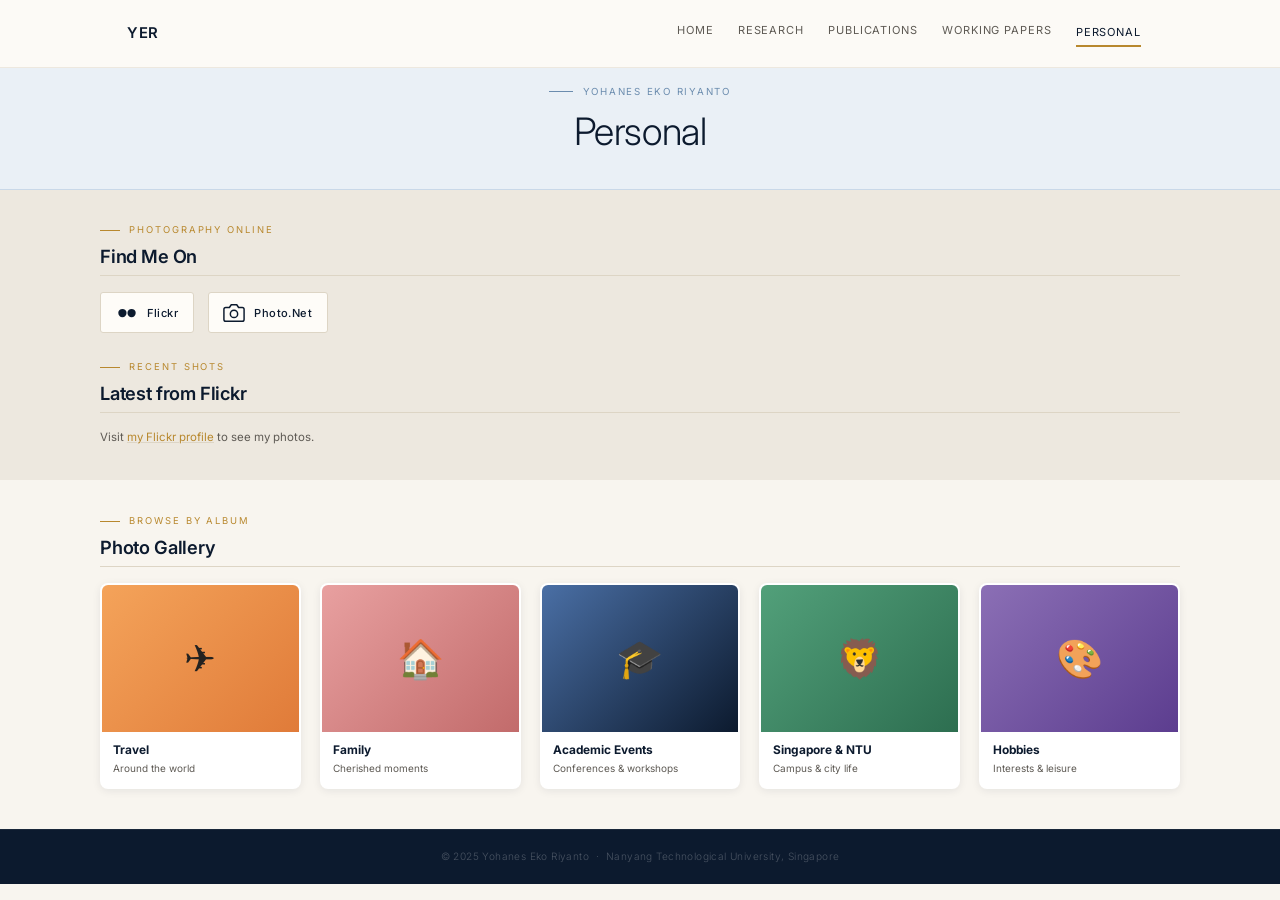
==== commit 2e9fd0b7: "Add SSS link, social icons, and photography profiles with Flickr thumbnails" ====
--- a/personal.html
+++ b/personal.html
@@ -146,6 +146,61 @@
       padding:1.8rem; text-align:center;
       color:var(--warm-grey); font-size:0.85rem;
       border:1px dashed var(--border-light); border-radius:6px;
+    }
+
+    /* ── Photography profiles ── */
+    .photo-platforms {
+      display: flex;
+      gap: 1rem;
+      margin-bottom: 2rem;
+      flex-wrap: wrap;
+    }
+    .photo-platform {
+      display: flex;
+      align-items: center;
+      gap: 0.65rem;
+      padding: 0.65rem 1.1rem;
+      background: var(--white);
+      border: 1px solid var(--border);
+      border-radius: var(--radius);
+      text-decoration: none;
+      color: var(--navy);
+      font-family: var(--font-ui);
+      font-size: 0.82rem;
+      font-weight: 500;
+      letter-spacing: 0.04em;
+      transition: all var(--transition);
+    }
+    .photo-platform:hover {
+      border-color: var(--gold);
+      color: var(--gold);
+      box-shadow: 0 2px 10px rgba(184,136,46,0.12);
+      text-decoration: none;
+    }
+    .photo-platform svg { flex-shrink: 0; }
+
+    /* ── Flickr thumbnails ── */
+    .flickr-thumb-grid {
+      display: grid;
+      grid-template-columns: repeat(auto-fill, minmax(130px, 1fr));
+      gap: 0.5rem;
+      margin-top: 1rem;
+    }
+    .flickr-thumb {
+      aspect-ratio: 1;
+      overflow: hidden;
+      border-radius: 4px;
+      display: block;
+    }
+    .flickr-thumb img {
+      width: 100%; height: 100%;
+      object-fit: cover; display: block;
+      transition: transform 0.3s ease, filter 0.3s ease;
+      filter: grayscale(15%);
+    }
+    .flickr-thumb:hover img {
+      transform: scale(1.05);
+      filter: grayscale(0%);
     }
   </style>
 </head>
@@ -235,6 +290,35 @@
     </div>
   </header>
 
+  <!-- ── Photography Profiles ── -->
+  <section class="section section-alt">
+    <div class="section-inner">
+      <p class="section-label">Photography Online</p>
+      <h2 class="section-title">Find Me On</h2>
+      <div class="photo-platforms">
+        <!-- Flickr -->
+        <a href="https://www.flickr.com/people/shutter_flick/" target="_blank" rel="noopener noreferrer" class="photo-platform">
+          <svg viewBox="0 0 24 24" fill="currentColor" width="22" height="22">
+            <circle cx="7" cy="12" r="4.5"/>
+            <circle cx="17" cy="12" r="4.5"/>
+          </svg>
+          Flickr
+        </a>
+        <!-- Photo.Net -->
+        <a href="https://www.photo.net/profile/239523-yohanesriyanto/" target="_blank" rel="noopener noreferrer" class="photo-platform">
+          <svg viewBox="0 0 24 24" fill="none" stroke="currentColor" stroke-width="1.6" stroke-linecap="round" stroke-linejoin="round" width="22" height="22"><path d="M23 19a2 2 0 0 1-2 2H3a2 2 0 0 1-2-2V8a2 2 0 0 1 2-2h4l2-3h6l2 3h4a2 2 0 0 1 2 2z"/><circle cx="12" cy="13" r="4"/></svg>
+          Photo.Net
+        </a>
+      </div>
+
+      <p class="section-label" style="margin-top:0.5rem;">Recent shots</p>
+      <h2 class="section-title">Latest from Flickr</h2>
+      <div class="flickr-thumb-grid" id="flickr-thumb-grid">
+        <p style="color:var(--warm-grey); font-size:0.85rem; grid-column:1/-1;">Loading…</p>
+      </div>
+    </div>
+  </section>
+
   <!-- ── Gallery ── -->
   <section class="section">
     <div class="section-inner">
@@ -432,6 +516,27 @@
 
     // ── Init ──
     renderAlbums();
+
+    // ── Flickr recent photos ──
+    (async function loadFlickr() {
+      const grid = document.getElementById('flickr-thumb-grid');
+      try {
+        const res  = await fetch('https://api.flickr.com/services/feeds/photos_public.gne?alias=shutter_flick&format=json&nojsoncallback=1');
+        const data = await res.json();
+        const items = (data.items || []).slice(0, 12);
+        if (items.length === 0) throw new Error('empty');
+        grid.innerHTML = items.map(item => {
+          const thumb = item.media.m.replace('_m.jpg', '_q.jpg');
+          return `<a href="${item.link}" target="_blank" rel="noopener noreferrer" class="flickr-thumb" title="${item.title}">
+            <img src="${thumb}" alt="${item.title}" loading="lazy" />
+          </a>`;
+        }).join('');
+      } catch(e) {
+        grid.innerHTML = `<p style="color:var(--warm-grey);font-size:0.85rem;grid-column:1/-1;">
+          Visit <a href="https://www.flickr.com/people/shutter_flick/" target="_blank" rel="noopener noreferrer" style="color:var(--gold);">my Flickr profile</a> to see my photos.
+        </p>`;
+      }
+    })();
   </script>
 
   <!-- Start of StatCounter Code -->
--- a/style.css
+++ b/style.css
@@ -30,11 +30,46 @@
   --nav-h:        68px;
   --radius:       3px;
   --transition:   0.25s ease;
+
+  /* ── Type scale ── */
+  --text-xs:      0.72rem;   /* ≈ 9.7px  */
+  --text-sm:      0.82rem;   /* ≈ 11px   */
+  --text-base:    1rem;      /* = 13.5px */
+  --text-md:      1.1rem;    /* ≈ 14.9px */
+  --text-lg:      1.2rem;    /* ≈ 16.2px */
+  --text-xl:      1.35rem;   /* ≈ 18.2px */
+  --text-2xl:     1.65rem;   /* ≈ 22.3px */
+  --text-3xl:     2rem;      /* = 27px   */
+  --text-4xl:     2.6rem;    /* = 35px   */
+
+  /* ── Weights ── */
+  --fw-light:     300;
+  --fw-normal:    400;
+  --fw-medium:    500;
+  --fw-semibold:  600;
+  --fw-bold:      700;
+
+  /* ── Line heights ── */
+  --lh-tight:     1.1;
+  --lh-snug:      1.3;
+  --lh-normal:    1.55;
+  --lh-relaxed:   1.75;
+
+  /* ── Letter spacing ── */
+  --ls-tight:     -0.01em;
+  --ls-normal:    0em;
+  --ls-wide:      0.04em;
+  --ls-wider:     0.08em;
+  --ls-widest:    0.18em;
+
+  /* ── Measure (max line length) ── */
+  --measure:      65ch;
+  --measure-wide: 80ch;
 }
 
 /* ── Reset ────────────────────────────────────────────────── */
 *, *::before, *::after { box-sizing: border-box; margin: 0; padding: 0; }
-html { scroll-behavior: smooth; font-size: 13.5px; -webkit-text-size-adjust: 100%; }
+html { scroll-behavior: smooth; font-size: 13.5px; -webkit-text-size-adjust: 100%; text-size-adjust: 100%; }
 body {
   font-family: var(--font-body);
   background: var(--ivory);
@@ -46,14 +81,197 @@
 a { color: var(--navy-soft); text-decoration: underline; text-decoration-color: var(--border); transition: color var(--transition), text-decoration-color var(--transition); }
 a:hover { color: var(--gold); text-decoration-color: var(--gold-bright); }
 
+/* ── Typography ───────────────────────────────────────────── */
+
+/* — H1–H6 (bare elements) — */
+h1, h2, h3, h4, h5, h6 {
+  font-family: var(--font-display);
+  color: var(--navy);
+  margin-bottom: 0.5em;
+}
+h1 {
+  font-size: clamp(var(--text-3xl), 4vw, var(--text-4xl));
+  font-weight: var(--fw-light);
+  letter-spacing: var(--ls-tight);
+  line-height: var(--lh-tight);
+}
+h2 {
+  font-size: clamp(var(--text-2xl), 3vw, var(--text-3xl));
+  font-weight: var(--fw-light);
+  letter-spacing: var(--ls-tight);
+  line-height: var(--lh-tight);
+}
+h3 {
+  font-size: clamp(var(--text-xl), 2.5vw, var(--text-2xl));
+  font-weight: var(--fw-normal);
+  line-height: var(--lh-snug);
+}
+h4 {
+  font-size: var(--text-xl);
+  font-weight: var(--fw-medium);
+  line-height: var(--lh-snug);
+}
+h5 {
+  font-size: var(--text-lg);
+  font-weight: var(--fw-semibold);
+  letter-spacing: var(--ls-wide);
+  line-height: var(--lh-normal);
+}
+h6 {
+  font-size: var(--text-base);
+  font-weight: var(--fw-semibold);
+  letter-spacing: var(--ls-wider);
+  text-transform: uppercase;
+  color: var(--warm-grey);
+  line-height: var(--lh-normal);
+}
+
+/* — Heading utility classes (same scale; use when semantic tag differs) — */
+.h1 { font-family: var(--font-display); font-size: clamp(var(--text-3xl), 4vw, var(--text-4xl)); font-weight: var(--fw-light); letter-spacing: var(--ls-tight); line-height: var(--lh-tight); color: var(--navy); }
+.h2 { font-family: var(--font-display); font-size: clamp(var(--text-2xl), 3vw, var(--text-3xl)); font-weight: var(--fw-light); letter-spacing: var(--ls-tight); line-height: var(--lh-tight); color: var(--navy); }
+.h3 { font-family: var(--font-display); font-size: clamp(var(--text-xl), 2.5vw, var(--text-2xl)); font-weight: var(--fw-normal); line-height: var(--lh-snug); color: var(--navy); }
+.h4 { font-family: var(--font-display); font-size: var(--text-xl); font-weight: var(--fw-medium); line-height: var(--lh-snug); color: var(--navy); }
+.h5 { font-family: var(--font-display); font-size: var(--text-lg); font-weight: var(--fw-semibold); letter-spacing: var(--ls-wide); line-height: var(--lh-normal); color: var(--navy); }
+.h6 { font-family: var(--font-display); font-size: var(--text-base); font-weight: var(--fw-semibold); letter-spacing: var(--ls-wider); text-transform: uppercase; line-height: var(--lh-normal); color: var(--warm-grey); }
+.h-display { font-family: var(--font-display); font-size: clamp(2.2rem, 5vw, 3.4rem); font-weight: var(--fw-light); letter-spacing: var(--ls-tight); line-height: var(--lh-tight); color: var(--navy); }
+.h-section  { font-family: var(--font-display); font-size: clamp(var(--text-lg), 1.8vw, var(--text-xl)); font-weight: var(--fw-semibold); line-height: var(--lh-normal); color: var(--navy); }
+.h-sub      { font-family: var(--font-display); font-size: var(--text-lg); font-weight: var(--fw-medium); line-height: var(--lh-normal); color: var(--navy-soft); }
+
+/* — Body text — */
+p {
+  font-size: var(--text-base);
+  line-height: var(--lh-normal);
+  color: var(--charcoal);
+  margin-bottom: 0.75rem;
+}
+p:last-child { margin-bottom: 0; }
+.lead {
+  font-size: var(--text-md);
+  line-height: var(--lh-relaxed);
+  color: var(--charcoal);
+}
+small, .text-small {
+  font-size: var(--text-sm);
+  line-height: var(--lh-normal);
+}
+.caption {
+  font-family: var(--font-ui);
+  font-size: var(--text-xs);
+  color: var(--warm-grey);
+  letter-spacing: var(--ls-wide);
+  line-height: var(--lh-normal);
+}
+.date-label {
+  font-family: var(--font-ui);
+  font-size: var(--text-xs);
+  color: var(--light-grey);
+  letter-spacing: var(--ls-wide);
+}
+
+/* — Blockquotes — */
+blockquote {
+  margin: 1.5rem 0;
+  padding: 0.75rem 1.5rem;
+  border-left: 3px solid var(--gold);
+  background: var(--cream);
+  border-radius: 0 var(--radius) var(--radius) 0;
+}
+blockquote p {
+  font-size: var(--text-md);
+  font-style: italic;
+  color: var(--navy-soft);
+  line-height: var(--lh-relaxed);
+  margin-bottom: 0;
+}
+blockquote cite {
+  display: block;
+  margin-top: 0.5rem;
+  font-family: var(--font-ui);
+  font-size: var(--text-xs);
+  font-style: normal;
+  color: var(--warm-grey);
+  letter-spacing: var(--ls-wide);
+}
+
+/* — Code — */
+code {
+  font-family: 'SFMono-Regular', 'Consolas', 'Liberation Mono', monospace;
+  font-size: 0.88em;
+  background: var(--cream);
+  color: var(--navy-soft);
+  padding: 0.1em 0.35em;
+  border-radius: 2px;
+  border: 1px solid var(--border-light);
+}
+pre {
+  font-family: 'SFMono-Regular', 'Consolas', 'Liberation Mono', monospace;
+  font-size: var(--text-sm);
+  background: var(--cream);
+  color: var(--charcoal);
+  padding: 1.1rem 1.4rem;
+  border-radius: var(--radius);
+  border: 1px solid var(--border);
+  overflow-x: auto;
+  line-height: 1.6;
+  margin: 1rem 0;
+}
+pre code { background: none; border: none; padding: 0; font-size: inherit; color: inherit; }
+
+/* — Tables (booktabs-style) — */
+table {
+  width: 100%;
+  border-collapse: collapse;
+  font-size: var(--text-sm);
+  margin: 1.5rem 0;
+}
+thead tr {
+  border-top: 1.5px solid var(--charcoal);
+  border-bottom: 0.75px solid var(--charcoal);
+}
+tbody tr { border-bottom: 0.5px solid var(--border); }
+tbody tr:last-child { border-bottom: 1.5px solid var(--charcoal); }
+th {
+  font-family: var(--font-ui);
+  font-size: var(--text-xs);
+  font-weight: var(--fw-semibold);
+  letter-spacing: var(--ls-wide);
+  text-transform: uppercase;
+  color: var(--navy);
+  text-align: left;
+  padding: 0.5rem 0.75rem;
+}
+td {
+  font-size: var(--text-sm);
+  color: var(--charcoal);
+  padding: 0.45rem 0.75rem;
+  vertical-align: top;
+}
+
+/* — Lists — */
+ul, ol { padding-left: 1.5rem; margin: 0.5rem 0 0.75rem; }
+li {
+  font-size: var(--text-base);
+  line-height: var(--lh-normal);
+  color: var(--charcoal);
+  margin-bottom: 0.25rem;
+}
+li:last-child { margin-bottom: 0; }
+ul li::marker { color: var(--gold); }
+ol li::marker {
+  font-family: var(--font-ui);
+  font-size: var(--text-sm);
+  color: var(--warm-grey);
+  font-weight: var(--fw-medium);
+}
+
 /* ── Navigation ───────────────────────────────────────────── */
 .nav {
   position: fixed;
   top: 0; left: 0; right: 0;
   height: var(--nav-h);
   background: rgba(252, 250, 246, 0.96);
+  -webkit-backdrop-filter: blur(12px);
   backdrop-filter: blur(12px);
-  -webkit-backdrop-filter: blur(12px);
   border-bottom: 1px solid var(--border-light);
   z-index: 1000;
   transition: box-shadow var(--transition), border-color var(--transition);
@@ -97,6 +315,7 @@
   align-items: center;
   gap: 0;
   list-style: none;
+  padding: 0;
 }
 .nav-links a {
   font-family: var(--font-ui);
@@ -357,6 +576,7 @@
 /* ── Publications ─────────────────────────────────────────── */
 .pub-list {
   list-style: none;
+  padding: 0;
   display: flex;
   flex-direction: column;
   gap: 0;
@@ -702,6 +922,7 @@
 }
 .wp-list {
   list-style: none;
+  padding: 0;
   display: flex;
   flex-direction: column;
   gap: 0.6rem;
@@ -776,6 +997,7 @@
 }
 .contact-details {
   list-style: none;
+  padding: 0;
   display: flex;
   flex-direction: column;
   gap: 0.5rem;
@@ -812,6 +1034,7 @@
 }
 .aff-list {
   list-style: none;
+  padding: 0;
   display: flex;
   flex-direction: column;
   gap: 0.7rem;
@@ -927,9 +1150,50 @@
 .fade-up-5 { animation-delay: 0.5s; }
 
 /* ── Utility ──────────────────────────────────────────────── */
-.text-gold { color: var(--gold); }
-.text-navy { color: var(--navy); }
-.italic { font-style: italic; }
+
+/* Colour */
+.text-gold      { color: var(--gold); }
+.text-navy      { color: var(--navy); }
+.text-grey      { color: var(--warm-grey); }
+.text-light     { color: var(--light-grey); }
+
+/* Font family */
+.font-display   { font-family: var(--font-display) !important; }
+.font-body      { font-family: var(--font-body)    !important; }
+.font-ui        { font-family: var(--font-ui)       !important; }
+
+/* Style combos */
+.italic              { font-style: italic; }
+.italic-display      { font-family: var(--font-display); font-style: italic; font-weight: var(--fw-light); }
+.overline            { font-family: var(--font-ui); font-size: var(--text-xs); letter-spacing: var(--ls-widest); text-transform: uppercase; color: var(--warm-grey); }
+.small-caps          { font-variant: small-caps; letter-spacing: var(--ls-wide); }
+
+/* Weight */
+.fw-light    { font-weight: var(--fw-light)    !important; }
+.fw-normal   { font-weight: var(--fw-normal)   !important; }
+.fw-medium   { font-weight: var(--fw-medium)   !important; }
+.fw-semibold { font-weight: var(--fw-semibold) !important; }
+.fw-bold     { font-weight: var(--fw-bold)     !important; }
+
+/* Line height */
+.lh-tight    { line-height: var(--lh-tight)   !important; }
+.lh-normal   { line-height: var(--lh-normal)  !important; }
+.lh-relaxed  { line-height: var(--lh-relaxed) !important; }
+
+/* Alignment */
+.text-left   { text-align: left;   }
+.text-center { text-align: center; }
+.text-right  { text-align: right;  }
+.text-balance { text-wrap: balance; }
+
+/* Measure (max line length) */
+.measure-normal { max-width: var(--measure); }
+.measure-wide   { max-width: var(--measure-wide); }
+
+/* Spacing */
 .mt-1 { margin-top: 0.5rem; }
 .mt-2 { margin-top: 1rem; }
 .mt-3 { margin-top: 1.5rem; }
+.mb-1 { margin-bottom: 0.5rem; }
+.mb-2 { margin-bottom: 1rem; }
+.mb-3 { margin-bottom: 1.5rem; }
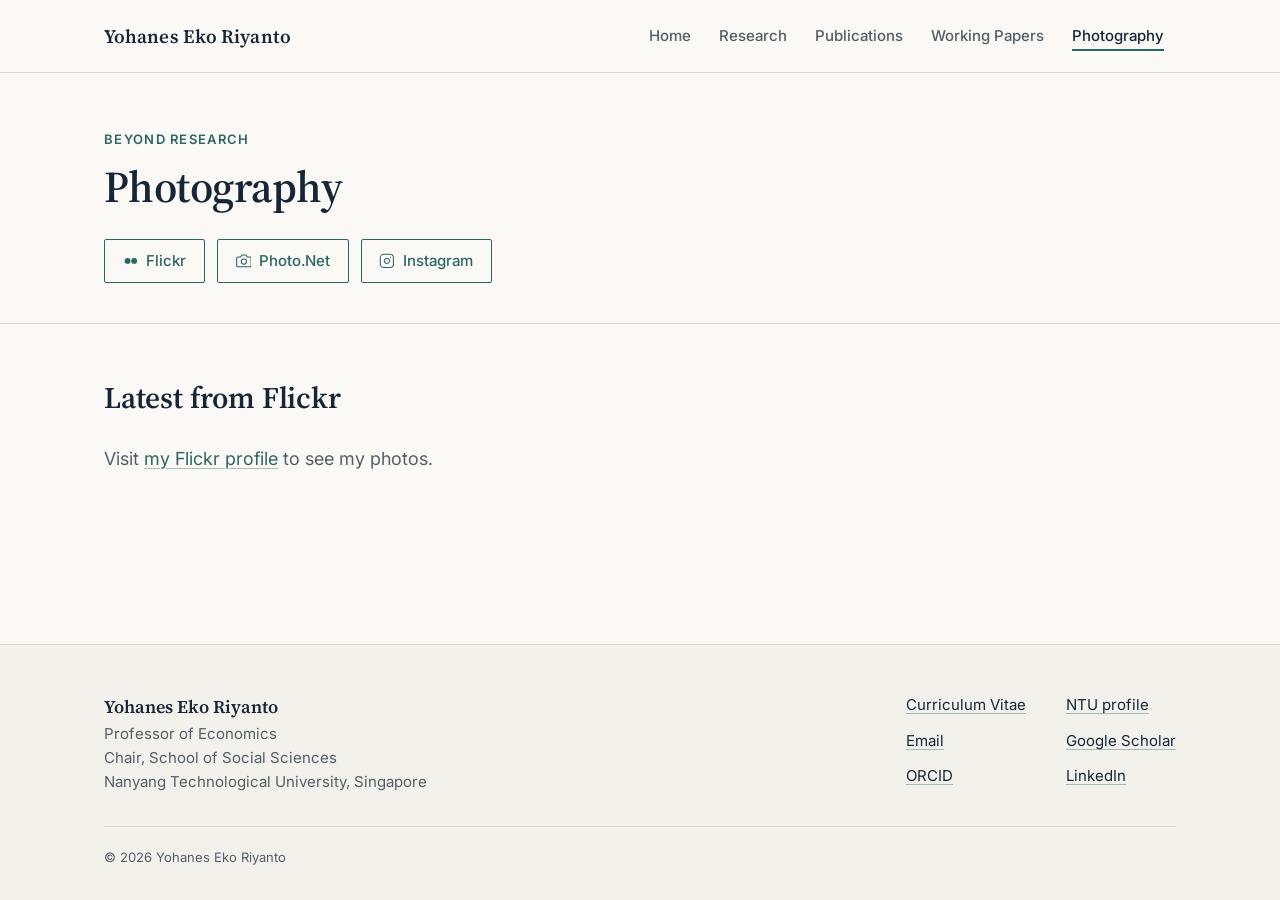
==== commit 994f9567: "Revamp site design: editorial layout, serif/sans type system, teal accent, accessible nav Rename Per" ====
--- a/personal.html
+++ b/personal.html
@@ -3,206 +3,14 @@
 <head>
   <meta charset="UTF-8" />
   <meta name="viewport" content="width=device-width, initial-scale=1.0" />
-  <meta name="description" content="Personal photos of Yohanes Eko Riyanto." />
-  <title>Personal | Yohanes Eko Riyanto</title>
+  <meta name="description" content="Photography by Yohanes Eko Riyanto." />
+  <meta name="theme-color" content="#FAF9F6" />
+  <title>Photography | Yohanes Eko Riyanto</title>
+  <script>document.documentElement.classList.add('js');</script>
+  <link rel="preconnect" href="https://fonts.googleapis.com" />
+  <link rel="preconnect" href="https://fonts.gstatic.com" crossorigin />
+  <link rel="stylesheet" href="https://fonts.googleapis.com/css2?family=Inter:wght@400;500;600&amp;family=Source+Serif+4:ital,opsz,wght@0,8..60,400;0,8..60,600;1,8..60,400&amp;display=swap" />
   <link rel="stylesheet" href="style.css" />
-  <style>
-    /* ── Album grid ── */
-    .album-grid {
-      display: grid;
-      grid-template-columns: repeat(auto-fill, minmax(185px, 1fr));
-      gap: 1.4rem;
-      margin-bottom: 0.5rem;
-    }
-    .album-card {
-      cursor: pointer;
-      border-radius: 8px;
-      overflow: hidden;
-      border: 2px solid transparent;
-      box-shadow: 0 2px 8px rgba(12,26,46,0.08);
-      transition: transform 0.2s, box-shadow 0.2s, border-color 0.2s;
-      background: #fff;
-    }
-    .album-card:hover { transform: translateY(-3px); box-shadow: 0 6px 20px rgba(12,26,46,0.14); }
-    .album-card.active { border-color: var(--gold); }
-    .album-cover {
-      position: relative; aspect-ratio: 4/3; overflow: hidden;
-    }
-    .album-cover img { width:100%; height:100%; object-fit:cover; display:block; transition:transform 0.4s; }
-    .album-card:hover .album-cover img { transform:scale(1.04); }
-    .album-cover-placeholder {
-      width:100%; height:100%; display:flex; align-items:center;
-      justify-content:center; font-size:2.8rem;
-    }
-    .album-badge {
-      position:absolute; bottom:8px; right:8px;
-      background:rgba(12,26,46,0.65); color:#fff;
-      font-size:0.68rem; font-weight:600; padding:2px 8px;
-      border-radius:20px;
-    }
-    .album-meta { padding:0.65rem 0.85rem 0.75rem; }
-    .album-name { margin:0; font-size:0.88rem; font-weight:700; color:var(--navy); }
-    .album-sub  { margin:0.12rem 0 0; font-size:0.74rem; color:var(--warm-grey); }
-
-    /* ── Expanded panels (shared) ── */
-    .gallery-panel {
-      display:none; margin-top:1.8rem; margin-bottom:2.5rem;
-      border-top:2px solid var(--gold); padding-top:1.3rem;
-      animation:slideDown 0.25s ease;
-    }
-    .gallery-panel.open { display:block; }
-    @keyframes slideDown {
-      from { opacity:0; transform:translateY(-8px); }
-      to   { opacity:1; transform:translateY(0); }
-    }
-    .panel-header {
-      display:flex; align-items:center; justify-content:space-between;
-      margin-bottom:1.1rem;
-    }
-    .panel-title { font-size:0.95rem; font-weight:700; color:var(--navy); }
-    .panel-close {
-      background:none; border:1px solid var(--border-light);
-      cursor:pointer; font-size:0.78rem; color:var(--warm-grey);
-      padding:3px 10px; border-radius:4px; transition:background 0.15s;
-    }
-    .panel-close:hover { background:var(--cream); }
-
-    /* ── Sub-album grid ── */
-    .subalbum-grid {
-      display:grid;
-      grid-template-columns:repeat(auto-fill, minmax(155px, 1fr));
-      gap:1rem;
-    }
-    .subalbum-card {
-      cursor:pointer; border-radius:7px; overflow:hidden;
-      border:2px solid transparent;
-      box-shadow:0 1px 6px rgba(12,26,46,0.08);
-      background:#fff; transition:transform 0.2s, box-shadow 0.2s, border-color 0.2s;
-    }
-    .subalbum-card:hover { transform:translateY(-2px); box-shadow:0 4px 14px rgba(12,26,46,0.13); }
-    .subalbum-card.active { border-color:var(--gold); }
-    .subalbum-cover {
-      aspect-ratio:4/3; overflow:hidden; position:relative;
-    }
-    .subalbum-cover img { width:100%; height:100%; object-fit:cover; display:block; }
-    .subalbum-cover-placeholder {
-      width:100%; height:100%; display:flex; align-items:center;
-      justify-content:center; font-size:1.6rem;
-    }
-    .subalbum-meta { padding:0.5rem 0.7rem 0.6rem; }
-    .subalbum-name { margin:0; font-size:0.82rem; font-weight:700; color:var(--navy); }
-    .subalbum-count { margin:0.1rem 0 0; font-size:0.72rem; color:var(--warm-grey); }
-
-    /* ── Photo grid ── */
-    .photo-grid {
-      display:grid;
-      grid-template-columns:repeat(auto-fill, minmax(155px, 1fr));
-      gap:0.55rem;
-    }
-    .photo-thumb {
-      aspect-ratio:1; overflow:hidden; border-radius:5px;
-      cursor:pointer; transition:transform 0.2s, box-shadow 0.2s;
-    }
-    .photo-thumb:hover { transform:scale(1.03); box-shadow:0 4px 12px rgba(12,26,46,0.18); }
-    .photo-thumb img { width:100%; height:100%; object-fit:cover; display:block; }
-
-    /* ── Lightbox ── */
-    .lightbox {
-      display:none; position:fixed; inset:0;
-      background:rgba(8,16,32,0.94); z-index:2000;
-      align-items:center; justify-content:center;
-    }
-    .lightbox.open { display:flex; }
-    .lightbox-img-wrap { position:relative; max-width:88vw; max-height:88vh; }
-    .lightbox-img-wrap img { display:block; max-width:88vw; max-height:88vh; object-fit:contain; border-radius:4px; }
-    .lightbox-close {
-      position:absolute; top:1.2rem; right:1.5rem;
-      color:#fff; font-size:1.8rem; cursor:pointer;
-      background:none; border:none; opacity:0.8; transition:opacity 0.15s;
-    }
-    .lightbox-close:hover { opacity:1; }
-    .lightbox-nav {
-      position:absolute; top:50%; transform:translateY(-50%);
-      color:#fff; font-size:2.2rem; cursor:pointer;
-      background:rgba(255,255,255,0.08); border:none;
-      padding:0.4rem 0.9rem; border-radius:4px; transition:background 0.15s;
-    }
-    .lightbox-nav:hover { background:rgba(255,255,255,0.18); }
-    .lightbox-prev { left:1rem; }
-    .lightbox-next { right:1rem; }
-    .lightbox-caption {
-      position:absolute; bottom:-2rem; left:0; right:0;
-      text-align:center; color:rgba(255,255,255,0.5); font-size:0.78rem;
-    }
-
-    /* ── Placeholder gradients ── */
-    .grad-travel    { background:linear-gradient(135deg,#f4a35a,#e07b39); }
-    .grad-family    { background:linear-gradient(135deg,#e8a0a0,#c26b6b); }
-    .grad-academic  { background:linear-gradient(135deg,#4a6fa5,#0C1A2E); }
-    .grad-singapore { background:linear-gradient(135deg,#52a07a,#2d6e50); }
-    .grad-hobbies   { background:linear-gradient(135deg,#8b6fb5,#5c3d8f); }
-
-    .empty-note {
-      padding:1.8rem; text-align:center;
-      color:var(--warm-grey); font-size:0.85rem;
-      border:1px dashed var(--border-light); border-radius:6px;
-    }
-
-    /* ── Photography profiles ── */
-    .photo-platforms {
-      display: flex;
-      gap: 1rem;
-      margin-bottom: 2rem;
-      flex-wrap: wrap;
-    }
-    .photo-platform {
-      display: flex;
-      align-items: center;
-      gap: 0.65rem;
-      padding: 0.65rem 1.1rem;
-      background: var(--white);
-      border: 1px solid var(--border);
-      border-radius: var(--radius);
-      text-decoration: none;
-      color: var(--navy);
-      font-family: var(--font-ui);
-      font-size: 0.82rem;
-      font-weight: 500;
-      letter-spacing: 0.04em;
-      transition: all var(--transition);
-    }
-    .photo-platform:hover {
-      border-color: var(--gold);
-      color: var(--gold);
-      box-shadow: 0 2px 10px rgba(184,136,46,0.12);
-      text-decoration: none;
-    }
-    .photo-platform svg { flex-shrink: 0; }
-
-    /* ── Flickr thumbnails ── */
-    .flickr-thumb-grid {
-      display: grid;
-      grid-template-columns: repeat(auto-fill, minmax(130px, 1fr));
-      gap: 0.5rem;
-      margin-top: 1rem;
-    }
-    .flickr-thumb {
-      aspect-ratio: 1;
-      overflow: hidden;
-      border-radius: 4px;
-      display: block;
-    }
-    .flickr-thumb img {
-      width: 100%; height: 100%;
-      object-fit: cover; display: block;
-      transition: transform 0.3s ease, filter 0.3s ease;
-      filter: grayscale(15%);
-    }
-    .flickr-thumb:hover img {
-      transform: scale(1.05);
-      filter: grayscale(0%);
-    }
-  </style>
 </head>
 <body>
 
@@ -221,6 +29,9 @@
 
      To set an album/sub-album cover image, add a "cover" field.
      If omitted, the first photo is used; if no photos, the emoji icon shows.
+
+     The "Photo Gallery" section stays hidden until at least one album
+     contains a photo.
 ═══════════════════════════════════════════════════════════════════════════ -->
 <script>
 const ALBUMS = [
@@ -265,124 +76,139 @@
      END CONFIGURATION
 ═══════════════════════════════════════════════════════════════════════════ -->
 
-  <!-- ── Navigation ── -->
-  <nav class="nav" id="navbar">
-    <div class="nav-inner">
-      <a href="index.html" class="nav-brand"><span class="nav-monogram">YER</span></a>
-      <button type="button" class="nav-toggle" id="navToggle" aria-label="Toggle navigation">
-        <span></span><span></span><span></span>
+  <a class="skip-link" href="#main">Skip to content</a>
+
+  <header class="site-header">
+    <div class="container header-inner">
+      <a class="brand" href="index.html">Yohanes Eko Riyanto</a>
+      <button type="button" class="nav-toggle" aria-expanded="false" aria-controls="primary-nav">
+        <span class="nav-toggle-bars" aria-hidden="true"></span>
+        <span class="nav-toggle-label">Menu</span>
       </button>
-      <ul class="nav-links" id="navLinks">
-        <li><a href="index.html">Home</a></li>
-        <li><a href="research.html">Research</a></li>
-        <li><a href="publications.html">Publications</a></li>
-        <li><a href="working-papers.html">Working Papers</a></li>
-        <li><a href="personal.html" class="active">Personal</a></li>
-      </ul>
-    </div>
-  </nav>
-
-  <!-- ── Page Hero ── -->
-  <header class="page-hero">
-    <div class="page-hero-inner">
-      <p class="page-hero-label">Yohanes Eko Riyanto</p>
-      <h1 class="page-hero-title">Personal</h1>
+      <nav class="site-nav" id="primary-nav" aria-label="Primary">
+        <ul>
+          <li><a href="index.html">Home</a></li>
+          <li><a href="research.html">Research</a></li>
+          <li><a href="publications.html">Publications</a></li>
+          <li><a href="working-papers.html">Working Papers</a></li>
+          <li><a href="personal.html" aria-current="page">Photography</a></li>
+        </ul>
+      </nav>
     </div>
   </header>
 
-  <!-- ── Photography Profiles ── -->
-  <section class="section section-alt">
-    <div class="section-inner">
-      <p class="section-label">Photography Online</p>
-      <h2 class="section-title">Find Me On</h2>
-      <div class="photo-platforms">
-        <!-- Flickr -->
-        <a href="https://www.flickr.com/people/shutter_flick/" target="_blank" rel="noopener noreferrer" class="photo-platform">
-          <svg viewBox="0 0 24 24" fill="currentColor" width="22" height="22">
-            <circle cx="7" cy="12" r="4.5"/>
-            <circle cx="17" cy="12" r="4.5"/>
-          </svg>
-          Flickr
-        </a>
-        <!-- Photo.Net -->
-        <a href="https://www.photo.net/profile/239523-yohanesriyanto/" target="_blank" rel="noopener noreferrer" class="photo-platform">
-          <svg viewBox="0 0 24 24" fill="none" stroke="currentColor" stroke-width="1.6" stroke-linecap="round" stroke-linejoin="round" width="22" height="22"><path d="M23 19a2 2 0 0 1-2 2H3a2 2 0 0 1-2-2V8a2 2 0 0 1 2-2h4l2-3h6l2 3h4a2 2 0 0 1 2 2z"/><circle cx="12" cy="13" r="4"/></svg>
-          Photo.Net
-        </a>
+  <main id="main">
+    <header class="page-header">
+      <div class="container">
+        <p class="eyebrow">Beyond Research</p>
+        <h1>Photography</h1>
+        <ul class="photo-platforms">
+          <li>
+            <a class="btn" href="https://www.flickr.com/people/shutter_flick/" target="_blank" rel="noopener noreferrer">
+              <svg viewBox="0 0 24 24" fill="currentColor" aria-hidden="true"><circle cx="7" cy="12" r="4.5"/><circle cx="17" cy="12" r="4.5"/></svg>
+              Flickr
+            </a>
+          </li>
+          <li>
+            <a class="btn" href="https://www.photo.net/profile/239523-yohanesriyanto/" target="_blank" rel="noopener noreferrer">
+              <svg viewBox="0 0 24 24" fill="none" stroke="currentColor" stroke-width="1.6" stroke-linecap="round" stroke-linejoin="round" aria-hidden="true"><path d="M23 19a2 2 0 0 1-2 2H3a2 2 0 0 1-2-2V8a2 2 0 0 1 2-2h4l2-3h6l2 3h4a2 2 0 0 1 2 2z"/><circle cx="12" cy="13" r="4"/></svg>
+              Photo.Net
+            </a>
+          </li>
+          <li>
+            <a class="btn" href="https://www.instagram.com/shutter_flick/" target="_blank" rel="noopener noreferrer">
+              <svg viewBox="0 0 24 24" fill="none" stroke="currentColor" stroke-width="1.6" stroke-linecap="round" stroke-linejoin="round" aria-hidden="true"><rect x="2" y="2" width="20" height="20" rx="5" ry="5"/><path d="M16 11.37A4 4 0 1 1 12.63 8 4 4 0 0 1 16 11.37z"/><line x1="17.5" y1="6.5" x2="17.51" y2="6.5"/></svg>
+              Instagram
+            </a>
+          </li>
+        </ul>
       </div>
-
-      <p class="section-label" style="margin-top:0.5rem;">Recent shots</p>
-      <h2 class="section-title">Latest from Flickr</h2>
-      <div class="flickr-thumb-grid" id="flickr-thumb-grid">
-        <p style="color:var(--warm-grey); font-size:0.85rem; grid-column:1/-1;">Loading…</p>
+    </header>
+
+    <!-- ── Latest from Flickr ── -->
+    <section class="section" aria-labelledby="flickr-title">
+      <div class="container">
+        <h2 class="section-title" id="flickr-title">Latest from Flickr</h2>
+        <div class="flickr-thumb-grid" id="flickr-thumb-grid">
+          <p class="grid-note">Loading…</p>
+        </div>
       </div>
-    </div>
-  </section>
-
-  <!-- ── Gallery ── -->
-  <section class="section">
-    <div class="section-inner">
-      <p class="section-label">Browse by album</p>
-      <h2 class="section-title">Photo Gallery</h2>
-
-      <!-- Album cards (rendered by JS) -->
-      <div class="album-grid" id="album-grid"></div>
-
-      <!-- Sub-album panel (rendered by JS) -->
-      <div class="gallery-panel" id="subalbum-panel">
-        <div class="panel-header">
-          <span class="panel-title" id="subalbum-panel-title"></span>
-          <button class="panel-close" onclick="closeSubalbumPanel()">✕ Close</button>
+    </section>
+
+    <!-- ── Gallery (shown once albums contain photos) ── -->
+    <section class="section" id="gallery-section" aria-labelledby="gallery-title" hidden>
+      <div class="container">
+        <h2 class="section-title" id="gallery-title">Photo Gallery</h2>
+
+        <div class="album-grid" id="album-grid"></div>
+
+        <div class="gallery-panel" id="subalbum-panel">
+          <div class="panel-header">
+            <h3 class="panel-title" id="subalbum-panel-title"></h3>
+            <button type="button" class="panel-close" onclick="closeSubalbumPanel()">Close</button>
+          </div>
+          <div class="subalbum-grid" id="subalbum-grid"></div>
         </div>
-        <div class="subalbum-grid" id="subalbum-grid"></div>
+
+        <div class="gallery-panel" id="photo-panel">
+          <div class="panel-header">
+            <h3 class="panel-title" id="photo-panel-title"></h3>
+            <button type="button" class="panel-close" onclick="closePhotoPanel()">Close</button>
+          </div>
+          <div class="photo-grid" id="photo-grid"></div>
+        </div>
       </div>
-
-      <!-- Photo panel (rendered by JS) -->
-      <div class="gallery-panel" id="photo-panel">
-        <div class="panel-header">
-          <span class="panel-title" id="photo-panel-title"></span>
-          <button class="panel-close" onclick="closePhotoPanel()">✕ Close</button>
-        </div>
-        <div class="photo-grid" id="photo-grid"></div>
-      </div>
-    </div>
-  </section>
+    </section>
+  </main>
 
   <!-- ── Lightbox ── -->
-  <div class="lightbox" id="lightbox" onclick="handleLightboxBg(event)">
-    <button class="lightbox-close" onclick="closeLightbox()">&#10005;</button>
-    <button class="lightbox-nav lightbox-prev" onclick="lightboxNav(-1)">&#8249;</button>
+  <div class="lightbox" id="lightbox" role="dialog" aria-modal="true" aria-label="Photo viewer" onclick="handleLightboxBg(event)">
+    <button type="button" class="lightbox-close" aria-label="Close" onclick="closeLightbox()">&#10005;</button>
+    <button type="button" class="lightbox-nav lightbox-prev" aria-label="Previous photo" onclick="lightboxNav(-1)">&#8249;</button>
     <div class="lightbox-img-wrap">
       <img id="lightbox-img" src="" alt="" />
       <p class="lightbox-caption" id="lightbox-caption"></p>
     </div>
-    <button class="lightbox-nav lightbox-next" onclick="lightboxNav(1)">&#8250;</button>
+    <button type="button" class="lightbox-nav lightbox-next" aria-label="Next photo" onclick="lightboxNav(1)">&#8250;</button>
   </div>
 
-  <!-- ── Footer ── -->
-  <footer class="site-footer" style="background:var(--navy);">
-    <p>© 2025 Yohanes Eko Riyanto &nbsp;·&nbsp; Nanyang Technological University, Singapore</p>
+  <footer class="site-footer">
+    <div class="container footer-inner">
+      <div class="footer-id">
+        <p class="footer-name">Yohanes Eko Riyanto</p>
+        <p>Professor of Economics<br />Chair, School of Social Sciences<br />Nanyang Technological University, Singapore</p>
+      </div>
+      <ul class="footer-links">
+        <li><a href="cv.pdf" target="_blank" rel="noopener noreferrer">Curriculum Vitae</a></li>
+        <li><a href="https://dr.ntu.edu.sg/cris/rp/rp00594" target="_blank" rel="noopener noreferrer">NTU profile</a></li>
+        <li><a href="mailto:yeriyanto@ntu.edu.sg">Email</a></li>
+        <li><a href="https://scholar.google.com/citations?user=PZ6fS_QAAAAJ&amp;hl=en" target="_blank" rel="noopener noreferrer">Google Scholar</a></li>
+        <li><a href="https://orcid.org/0000-0001-7343-4043" target="_blank" rel="noopener noreferrer">ORCID</a></li>
+        <li><a href="https://www.linkedin.com/in/yohanes-eko-riyanto-58b27824" target="_blank" rel="noopener noreferrer">LinkedIn</a></li>
+      </ul>
+    </div>
+    <div class="container">
+      <div class="footer-base"><p>© 2026 Yohanes Eko Riyanto</p></div>
+    </div>
   </footer>
 
+  <script src="site.js" defer></script>
   <script>
-    // ── Navbar ──
-    const navbar = document.getElementById('navbar');
-    window.addEventListener('scroll', () => navbar.classList.toggle('scrolled', window.scrollY > 20));
-    const toggle = document.getElementById('navToggle');
-    const navLinks = document.getElementById('navLinks');
-    toggle.addEventListener('click', () => navLinks.classList.toggle('open'));
-    document.addEventListener('click', (e) => {
-      if (!toggle.contains(e.target) && !navLinks.contains(e.target)) navLinks.classList.remove('open');
-    });
+    const esc = (s) => String(s ?? '').replace(/[&<>"']/g, (c) => ({ '&': '&amp;', '<': '&lt;', '>': '&gt;', '"': '&quot;', "'": '&#39;' }[c]));
 
     // ── State ──
     let activeAlbumId    = null;
     let activeSubalbumId = null;
     let lightboxPhotos   = [];
     let lightboxIndex    = 0;
+    let lightboxOpener   = null;
 
     // ── Render album cards ──
     function renderAlbums() {
+      const hasPhotos = ALBUMS.some(a => a.subAlbums.some(s => s.photos.length > 0));
+      document.getElementById('gallery-section').hidden = !hasPhotos;
+      if (!hasPhotos) return;
+
       const grid = document.getElementById('album-grid');
       grid.innerHTML = ALBUMS.map(a => {
         const count = a.subAlbums.reduce((n, s) => n + s.photos.length, 0);
@@ -391,19 +217,19 @@
           : (a.subAlbums.length > 0 && a.subAlbums[0].photos.length > 0
               ? a.subAlbums[0].photos[0].src : null);
         const coverHtml = coverSrc
-          ? `<img src="${coverSrc}" alt="${a.name}" />`
-          : `<div class="album-cover-placeholder ${a.gradient}">${a.icon}</div>`;
+          ? `<img src="${esc(coverSrc)}" alt="" />`
+          : `<span class="album-cover-placeholder" aria-hidden="true">${a.icon}</span>`;
         const badge = a.subAlbums.length > 0
           ? `<span class="album-badge">${a.subAlbums.length} album${a.subAlbums.length > 1 ? 's' : ''}${count ? ' · ' + count + ' photos' : ''}</span>`
           : '';
         return `
-          <div class="album-card" id="card-${a.id}" onclick="toggleAlbum('${a.id}')">
-            <div class="album-cover">${coverHtml}${badge}</div>
-            <div class="album-meta">
-              <p class="album-name">${a.name}</p>
-              <p class="album-sub">${a.desc}</p>
-            </div>
-          </div>`;
+          <button type="button" class="album-card" id="card-${a.id}" aria-expanded="false" aria-controls="subalbum-panel" onclick="toggleAlbum('${a.id}')">
+            <span class="album-cover">${coverHtml}${badge}</span>
+            <span class="album-meta">
+              <span class="album-name">${esc(a.name)}</span>
+              <span class="album-sub">${esc(a.desc)}</span>
+            </span>
+          </button>`;
       }).join('');
     }
 
@@ -415,31 +241,36 @@
       if (activeAlbumId === id && panel.classList.contains('open')) {
         closeSubalbumPanel(); return;
       }
-      // deactivate previous
-      if (activeAlbumId) document.getElementById('card-' + activeAlbumId)?.classList.remove('active');
+      if (activeAlbumId) {
+        const prev = document.getElementById('card-' + activeAlbumId);
+        prev?.classList.remove('active');
+        prev?.setAttribute('aria-expanded', 'false');
+      }
       closePhotoPanel();
 
       activeAlbumId = id;
-      document.getElementById('card-' + id).classList.add('active');
+      const card = document.getElementById('card-' + id);
+      card.classList.add('active');
+      card.setAttribute('aria-expanded', 'true');
       document.getElementById('subalbum-panel-title').textContent = album.name;
 
       const grid = document.getElementById('subalbum-grid');
       if (album.subAlbums.length === 0) {
-        grid.innerHTML = `<div class="empty-note" style="grid-column:1/-1;">No sub-albums yet. Add photos via the config block at the top of personal.html.</div>`;
+        grid.innerHTML = `<div class="empty-note">No photos in this album yet.</div>`;
       } else {
         grid.innerHTML = album.subAlbums.map(s => {
           const coverSrc = s.cover || (s.photos.length > 0 ? s.photos[0].src : null);
           const coverHtml = coverSrc
-            ? `<img src="${coverSrc}" alt="${s.name}" />`
-            : `<div class="subalbum-cover-placeholder ${album.gradient}">📷</div>`;
+            ? `<img src="${esc(coverSrc)}" alt="" />`
+            : `<span class="subalbum-cover-placeholder" aria-hidden="true">📷</span>`;
           return `
-            <div class="subalbum-card" id="subcard-${s.id}" onclick="openSubalbum('${album.id}','${s.id}')">
-              <div class="subalbum-cover">${coverHtml}</div>
-              <div class="subalbum-meta">
-                <p class="subalbum-name">${s.name}</p>
-                <p class="subalbum-count">${s.photos.length} photo${s.photos.length !== 1 ? 's' : ''}</p>
-              </div>
-            </div>`;
+            <button type="button" class="subalbum-card" id="subcard-${s.id}" onclick="openSubalbum('${album.id}','${s.id}')">
+              <span class="subalbum-cover">${coverHtml}</span>
+              <span class="subalbum-meta">
+                <span class="subalbum-name">${esc(s.name)}</span>
+                <span class="subalbum-count">${s.photos.length} photo${s.photos.length !== 1 ? 's' : ''}</span>
+              </span>
+            </button>`;
         }).join('');
       }
       panel.classList.add('open');
@@ -459,12 +290,12 @@
 
       const grid = document.getElementById('photo-grid');
       if (sub.photos.length === 0) {
-        grid.innerHTML = `<div class="empty-note" style="grid-column:1/-1;">No photos yet.</div>`;
+        grid.innerHTML = `<div class="empty-note">No photos yet.</div>`;
       } else {
         grid.innerHTML = sub.photos.map((p, i) =>
-          `<div class="photo-thumb" onclick="openLightbox('${albumId}','${subId}',${i})">
-             <img src="${p.src}" alt="${p.caption || ''}" loading="lazy" />
-           </div>`
+          `<button type="button" class="photo-thumb" aria-label="View ${esc(p.caption || 'photo ' + (i + 1))}" onclick="openLightbox('${albumId}','${subId}',${i}, this)">
+             <img src="${esc(p.src)}" alt="${esc(p.caption || '')}" loading="lazy" />
+           </button>`
         ).join('');
       }
       panel.classList.add('open');
@@ -474,7 +305,11 @@
     function closeSubalbumPanel() {
       document.getElementById('subalbum-panel').classList.remove('open');
       document.getElementById('photo-panel').classList.remove('open');
-      if (activeAlbumId) document.getElementById('card-' + activeAlbumId)?.classList.remove('active');
+      if (activeAlbumId) {
+        const card = document.getElementById('card-' + activeAlbumId);
+        card?.classList.remove('active');
+        card?.setAttribute('aria-expanded', 'false');
+      }
       activeAlbumId = null; activeSubalbumId = null;
     }
     function closePhotoPanel() {
@@ -484,24 +319,29 @@
     }
 
     // ── Lightbox ──
-    function openLightbox(albumId, subId, index) {
+    function openLightbox(albumId, subId, index, opener) {
       const album = ALBUMS.find(a => a.id === albumId);
       const sub   = album.subAlbums.find(s => s.id === subId);
       lightboxPhotos = sub.photos;
       lightboxIndex  = index;
+      lightboxOpener = opener || null;
       showLightboxImage();
       document.getElementById('lightbox').classList.add('open');
       document.addEventListener('keydown', lightboxKeyHandler);
+      document.querySelector('.lightbox-close').focus();
     }
     function showLightboxImage() {
       const p = lightboxPhotos[lightboxIndex];
-      document.getElementById('lightbox-img').src = p.src;
+      const img = document.getElementById('lightbox-img');
+      img.src = p.src;
+      img.alt = p.caption || '';
       document.getElementById('lightbox-caption').textContent =
         (p.caption ? p.caption + '  ' : '') + '(' + (lightboxIndex + 1) + ' / ' + lightboxPhotos.length + ')';
     }
     function closeLightbox() {
       document.getElementById('lightbox').classList.remove('open');
       document.removeEventListener('keydown', lightboxKeyHandler);
+      if (lightboxOpener) lightboxOpener.focus();
     }
     function lightboxNav(dir) {
       lightboxIndex = (lightboxIndex + dir + lightboxPhotos.length) % lightboxPhotos.length;
@@ -518,24 +358,34 @@
     renderAlbums();
 
     // ── Flickr recent photos ──
-    (async function loadFlickr() {
+    // The public feed sends no CORS headers, so it is loaded as JSONP.
+    // 57801323@N00 is the numeric ID of flickr.com/people/shutter_flick.
+    (function loadFlickr() {
       const grid = document.getElementById('flickr-thumb-grid');
-      try {
-        const res  = await fetch('https://api.flickr.com/services/feeds/photos_public.gne?alias=shutter_flick&format=json&nojsoncallback=1');
-        const data = await res.json();
-        const items = (data.items || []).slice(0, 12);
-        if (items.length === 0) throw new Error('empty');
+      let done = false;
+      const fallback = () => {
+        if (done) return;
+        done = true;
+        grid.innerHTML = `<p class="grid-note">
+          Visit <a href="https://www.flickr.com/people/shutter_flick/" target="_blank" rel="noopener noreferrer">my Flickr profile</a> to see my photos.
+        </p>`;
+      };
+      window.renderFlickrFeed = (data) => {
+        const items = ((data && data.items) || []).slice(0, 12);
+        if (done || items.length === 0) return fallback();
+        done = true;
         grid.innerHTML = items.map(item => {
           const thumb = item.media.m.replace('_m.jpg', '_q.jpg');
-          return `<a href="${item.link}" target="_blank" rel="noopener noreferrer" class="flickr-thumb" title="${item.title}">
-            <img src="${thumb}" alt="${item.title}" loading="lazy" />
+          return `<a href="${esc(item.link)}" target="_blank" rel="noopener noreferrer" class="flickr-thumb" title="${esc(item.title)}">
+            <img src="${esc(thumb)}" alt="${esc(item.title)}" loading="lazy" />
           </a>`;
         }).join('');
-      } catch(e) {
-        grid.innerHTML = `<p style="color:var(--warm-grey);font-size:0.85rem;grid-column:1/-1;">
-          Visit <a href="https://www.flickr.com/people/shutter_flick/" target="_blank" rel="noopener noreferrer" style="color:var(--gold);">my Flickr profile</a> to see my photos.
-        </p>`;
-      }
+      };
+      const s = document.createElement('script');
+      s.src = 'https://api.flickr.com/services/feeds/photos_public.gne?id=57801323@N00&format=json&jsoncallback=renderFlickrFeed';
+      s.onerror = fallback;
+      document.body.appendChild(s);
+      setTimeout(fallback, 8000);
     })();
   </script>
 
--- a/style.css
+++ b/style.css
@@ -1,611 +1,459 @@
 /* ============================================================
    Yohanes Eko Riyanto — Academic Website
-   Design: Warm Editorial Academic
+   Editorial academic design system
    ============================================================ */
 
-@import url('https://fonts.googleapis.com/css2?family=Inter:ital,wght@0,300;0,400;0,500;0,600;0,700;1,300;1,400&display=swap');
-
-/* ── Variables ────────────────────────────────────────────── */
+/* ── Tokens ───────────────────────────────────────────────── */
 :root {
-  --navy:        #0C1A2E;
-  --navy-mid:    #162840;
-  --navy-soft:   #1E3856;
-  --gold:        #B8882E;
-  --gold-bright: #CFA24A;
-  --gold-pale:   #F2E8D0;
-  --ivory:       #F8F5EF;
-  --cream:       #EDE8DF;
-  --white:       #FEFCF8;
-  --charcoal:    #242220;
-  --warm-grey:   #5E5A54;
-  --light-grey:  #9A9590;
-  --border:      #DDD5C5;
-  --border-light:#EDE8DF;
-
-  --font-display: 'Inter', -apple-system, BlinkMacSystemFont, sans-serif;
-  --font-body:    'Inter', -apple-system, BlinkMacSystemFont, sans-serif;
-  --font-ui:      'Inter', -apple-system, BlinkMacSystemFont, sans-serif;
-
-  --max-w:        1080px;
-  --nav-h:        68px;
-  --radius:       3px;
-  --transition:   0.25s ease;
-
-  /* ── Type scale ── */
-  --text-xs:      0.72rem;   /* ≈ 9.7px  */
-  --text-sm:      0.82rem;   /* ≈ 11px   */
-  --text-base:    1rem;      /* = 13.5px */
-  --text-md:      1.1rem;    /* ≈ 14.9px */
-  --text-lg:      1.2rem;    /* ≈ 16.2px */
-  --text-xl:      1.35rem;   /* ≈ 18.2px */
-  --text-2xl:     1.65rem;   /* ≈ 22.3px */
-  --text-3xl:     2rem;      /* = 27px   */
-  --text-4xl:     2.6rem;    /* = 35px   */
-
-  /* ── Weights ── */
-  --fw-light:     300;
-  --fw-normal:    400;
-  --fw-medium:    500;
-  --fw-semibold:  600;
-  --fw-bold:      700;
-
-  /* ── Line heights ── */
-  --lh-tight:     1.1;
-  --lh-snug:      1.3;
-  --lh-normal:    1.55;
-  --lh-relaxed:   1.75;
-
-  /* ── Letter spacing ── */
-  --ls-tight:     -0.01em;
-  --ls-normal:    0em;
-  --ls-wide:      0.04em;
-  --ls-wider:     0.08em;
-  --ls-widest:    0.18em;
-
-  /* ── Measure (max line length) ── */
-  --measure:      65ch;
-  --measure-wide: 80ch;
-}
-
-/* ── Reset ────────────────────────────────────────────────── */
-*, *::before, *::after { box-sizing: border-box; margin: 0; padding: 0; }
-html { scroll-behavior: smooth; font-size: 13.5px; -webkit-text-size-adjust: 100%; text-size-adjust: 100%; }
+  --bg:           #FAF9F6;
+  --surface:      #F3F1EB;
+  --ink:          #162637;
+  --muted:        #535E69;
+  --accent:       #2D6661;
+  --accent-hover: #1F4A46;
+  --accent-soft:  #E4EEEC;
+  --rule:         #DCD8CE;
+  --rule-soft:    #EAE7DF;
+  --on-accent:    #FFFFFF;
+
+  --font-serif: 'Source Serif 4', Georgia, 'Times New Roman', serif;
+  --font-sans:  'Inter', system-ui, -apple-system, 'Segoe UI', Roboto, Helvetica, Arial, sans-serif;
+
+  --container: 1120px;
+  --gutter:    1.5rem;
+  --measure:   68ch;
+  --header-h:  4.5rem;
+  --radius:    2px;
+}
+
+/* ── Base ─────────────────────────────────────────────────── */
+*, *::before, *::after { box-sizing: border-box; }
+
+html {
+  -webkit-text-size-adjust: 100%;
+  text-size-adjust: 100%;
+  scroll-padding-top: calc(var(--header-h) + 1.5rem);
+}
+
 body {
-  font-family: var(--font-body);
-  background: var(--ivory);
-  color: var(--charcoal);
-  line-height: 1.65;
+  display: flex;
+  flex-direction: column;
+  min-height: 100vh;
+  margin: 0;
+  background: var(--bg);
+  color: var(--ink);
+  font-family: var(--font-sans);
+  font-size: 1.0625rem;
+  line-height: 1.6;
   -webkit-font-smoothing: antialiased;
-}
+  text-rendering: optimizeLegibility;
+}
+@media (min-width: 768px) {
+  body { font-size: 1.125rem; }
+}
+
+main { flex: 1 0 auto; }
+
 img { max-width: 100%; height: auto; display: block; }
-a { color: var(--navy-soft); text-decoration: underline; text-decoration-color: var(--border); transition: color var(--transition), text-decoration-color var(--transition); }
-a:hover { color: var(--gold); text-decoration-color: var(--gold-bright); }
-
-/* ── Typography ───────────────────────────────────────────── */
-
-/* — H1–H6 (bare elements) — */
-h1, h2, h3, h4, h5, h6 {
-  font-family: var(--font-display);
-  color: var(--navy);
-  margin-bottom: 0.5em;
-}
-h1 {
-  font-size: clamp(var(--text-3xl), 4vw, var(--text-4xl));
-  font-weight: var(--fw-light);
-  letter-spacing: var(--ls-tight);
-  line-height: var(--lh-tight);
-}
-h2 {
-  font-size: clamp(var(--text-2xl), 3vw, var(--text-3xl));
-  font-weight: var(--fw-light);
-  letter-spacing: var(--ls-tight);
-  line-height: var(--lh-tight);
-}
-h3 {
-  font-size: clamp(var(--text-xl), 2.5vw, var(--text-2xl));
-  font-weight: var(--fw-normal);
-  line-height: var(--lh-snug);
-}
-h4 {
-  font-size: var(--text-xl);
-  font-weight: var(--fw-medium);
-  line-height: var(--lh-snug);
-}
-h5 {
-  font-size: var(--text-lg);
-  font-weight: var(--fw-semibold);
-  letter-spacing: var(--ls-wide);
-  line-height: var(--lh-normal);
-}
-h6 {
-  font-size: var(--text-base);
-  font-weight: var(--fw-semibold);
-  letter-spacing: var(--ls-wider);
-  text-transform: uppercase;
-  color: var(--warm-grey);
-  line-height: var(--lh-normal);
-}
-
-/* — Heading utility classes (same scale; use when semantic tag differs) — */
-.h1 { font-family: var(--font-display); font-size: clamp(var(--text-3xl), 4vw, var(--text-4xl)); font-weight: var(--fw-light); letter-spacing: var(--ls-tight); line-height: var(--lh-tight); color: var(--navy); }
-.h2 { font-family: var(--font-display); font-size: clamp(var(--text-2xl), 3vw, var(--text-3xl)); font-weight: var(--fw-light); letter-spacing: var(--ls-tight); line-height: var(--lh-tight); color: var(--navy); }
-.h3 { font-family: var(--font-display); font-size: clamp(var(--text-xl), 2.5vw, var(--text-2xl)); font-weight: var(--fw-normal); line-height: var(--lh-snug); color: var(--navy); }
-.h4 { font-family: var(--font-display); font-size: var(--text-xl); font-weight: var(--fw-medium); line-height: var(--lh-snug); color: var(--navy); }
-.h5 { font-family: var(--font-display); font-size: var(--text-lg); font-weight: var(--fw-semibold); letter-spacing: var(--ls-wide); line-height: var(--lh-normal); color: var(--navy); }
-.h6 { font-family: var(--font-display); font-size: var(--text-base); font-weight: var(--fw-semibold); letter-spacing: var(--ls-wider); text-transform: uppercase; line-height: var(--lh-normal); color: var(--warm-grey); }
-.h-display { font-family: var(--font-display); font-size: clamp(2.2rem, 5vw, 3.4rem); font-weight: var(--fw-light); letter-spacing: var(--ls-tight); line-height: var(--lh-tight); color: var(--navy); }
-.h-section  { font-family: var(--font-display); font-size: clamp(var(--text-lg), 1.8vw, var(--text-xl)); font-weight: var(--fw-semibold); line-height: var(--lh-normal); color: var(--navy); }
-.h-sub      { font-family: var(--font-display); font-size: var(--text-lg); font-weight: var(--fw-medium); line-height: var(--lh-normal); color: var(--navy-soft); }
-
-/* — Body text — */
-p {
-  font-size: var(--text-base);
-  line-height: var(--lh-normal);
-  color: var(--charcoal);
-  margin-bottom: 0.75rem;
-}
+
+h1, h2, h3, h4 {
+  font-family: var(--font-serif);
+  font-weight: 600;
+  color: var(--ink);
+  margin: 0 0 0.6em;
+  text-wrap: balance;
+}
+h1 { font-size: clamp(2rem, 1.55rem + 1.8vw, 2.75rem); line-height: 1.12; letter-spacing: -0.012em; }
+h2 { font-size: clamp(1.5rem, 1.3rem + 0.8vw, 1.875rem); line-height: 1.22; letter-spacing: -0.006em; }
+h3 { font-size: 1.25rem; line-height: 1.3; }
+h4 { font-size: 1.0625rem; line-height: 1.4; }
+
+p { margin: 0 0 1.1em; }
 p:last-child { margin-bottom: 0; }
-.lead {
-  font-size: var(--text-md);
-  line-height: var(--lh-relaxed);
-  color: var(--charcoal);
-}
-small, .text-small {
-  font-size: var(--text-sm);
-  line-height: var(--lh-normal);
-}
-.caption {
-  font-family: var(--font-ui);
-  font-size: var(--text-xs);
-  color: var(--warm-grey);
-  letter-spacing: var(--ls-wide);
-  line-height: var(--lh-normal);
-}
-.date-label {
-  font-family: var(--font-ui);
-  font-size: var(--text-xs);
-  color: var(--light-grey);
-  letter-spacing: var(--ls-wide);
-}
-
-/* — Blockquotes — */
-blockquote {
-  margin: 1.5rem 0;
-  padding: 0.75rem 1.5rem;
-  border-left: 3px solid var(--gold);
-  background: var(--cream);
-  border-radius: 0 var(--radius) var(--radius) 0;
-}
-blockquote p {
-  font-size: var(--text-md);
-  font-style: italic;
-  color: var(--navy-soft);
-  line-height: var(--lh-relaxed);
-  margin-bottom: 0;
-}
-blockquote cite {
-  display: block;
-  margin-top: 0.5rem;
-  font-family: var(--font-ui);
-  font-size: var(--text-xs);
-  font-style: normal;
-  color: var(--warm-grey);
-  letter-spacing: var(--ls-wide);
-}
-
-/* — Code — */
-code {
-  font-family: 'SFMono-Regular', 'Consolas', 'Liberation Mono', monospace;
-  font-size: 0.88em;
-  background: var(--cream);
-  color: var(--navy-soft);
-  padding: 0.1em 0.35em;
-  border-radius: 2px;
-  border: 1px solid var(--border-light);
-}
-pre {
-  font-family: 'SFMono-Regular', 'Consolas', 'Liberation Mono', monospace;
-  font-size: var(--text-sm);
-  background: var(--cream);
-  color: var(--charcoal);
-  padding: 1.1rem 1.4rem;
-  border-radius: var(--radius);
-  border: 1px solid var(--border);
-  overflow-x: auto;
-  line-height: 1.6;
-  margin: 1rem 0;
-}
-pre code { background: none; border: none; padding: 0; font-size: inherit; color: inherit; }
-
-/* — Tables (booktabs-style) — */
-table {
-  width: 100%;
-  border-collapse: collapse;
-  font-size: var(--text-sm);
-  margin: 1.5rem 0;
-}
-thead tr {
-  border-top: 1.5px solid var(--charcoal);
-  border-bottom: 0.75px solid var(--charcoal);
-}
-tbody tr { border-bottom: 0.5px solid var(--border); }
-tbody tr:last-child { border-bottom: 1.5px solid var(--charcoal); }
-th {
-  font-family: var(--font-ui);
-  font-size: var(--text-xs);
-  font-weight: var(--fw-semibold);
-  letter-spacing: var(--ls-wide);
-  text-transform: uppercase;
-  color: var(--navy);
-  text-align: left;
-  padding: 0.5rem 0.75rem;
-}
-td {
-  font-size: var(--text-sm);
-  color: var(--charcoal);
-  padding: 0.45rem 0.75rem;
-  vertical-align: top;
-}
-
-/* — Lists — */
-ul, ol { padding-left: 1.5rem; margin: 0.5rem 0 0.75rem; }
-li {
-  font-size: var(--text-base);
-  line-height: var(--lh-normal);
-  color: var(--charcoal);
-  margin-bottom: 0.25rem;
-}
-li:last-child { margin-bottom: 0; }
-ul li::marker { color: var(--gold); }
-ol li::marker {
-  font-family: var(--font-ui);
-  font-size: var(--text-sm);
-  color: var(--warm-grey);
-  font-weight: var(--fw-medium);
-}
-
-/* ── Navigation ───────────────────────────────────────────── */
-.nav {
-  position: fixed;
-  top: 0; left: 0; right: 0;
-  height: var(--nav-h);
-  background: rgba(252, 250, 246, 0.96);
-  -webkit-backdrop-filter: blur(12px);
-  backdrop-filter: blur(12px);
-  border-bottom: 1px solid var(--border-light);
-  z-index: 1000;
-  transition: box-shadow var(--transition), border-color var(--transition);
-}
-.nav.scrolled {
-  border-bottom-color: var(--border);
-  box-shadow: 0 1px 16px rgba(12, 26, 46, 0.07);
-}
-.nav-inner {
-  max-width: var(--max-w);
-  margin: 0 auto;
-  padding: 0 2rem;
-  height: 100%;
-  display: flex;
-  align-items: center;
-  justify-content: space-between;
-}
-.nav-brand {
-  display: flex;
-  align-items: baseline;
-  gap: 0.6rem;
+
+em, i { font-style: italic; }
+strong { font-weight: 600; }
+
+a {
+  color: var(--accent);
+  text-decoration: underline;
+  text-decoration-thickness: 1px;
+  text-underline-offset: 0.18em;
+  text-decoration-color: color-mix(in srgb, var(--accent) 40%, transparent);
+  transition: color 0.15s ease, text-decoration-color 0.15s ease;
+}
+a:hover { color: var(--accent-hover); text-decoration-color: currentColor; }
+
+:focus-visible {
+  outline: 2px solid var(--accent);
+  outline-offset: 3px;
+  border-radius: var(--radius);
+}
+
+.container {
+  max-width: var(--container);
+  margin-inline: auto;
+  padding-inline: var(--gutter);
+}
+
+.prose { max-width: var(--measure); }
+
+.visually-hidden {
+  position: absolute !important;
+  width: 1px; height: 1px;
+  margin: -1px; padding: 0;
+  overflow: hidden;
+  clip: rect(0 0 0 0);
+  white-space: nowrap;
+  border: 0;
+}
+
+.skip-link {
+  position: absolute;
+  left: var(--gutter);
+  top: -4rem;
+  z-index: 200;
+  padding: 0.6rem 1rem;
+  background: var(--ink);
+  color: var(--bg);
+  font-size: 0.9375rem;
   text-decoration: none;
 }
-.nav-monogram {
-  font-family: var(--font-display);
-  font-weight: 600;
-  font-size: 1.1rem;
-  letter-spacing: 0.04em;
-  color: var(--navy);
-  text-decoration: none;
-}
-.nav-name {
-  font-family: var(--font-display);
-  font-size: 1.05rem;
-  font-weight: 400;
-  color: var(--warm-grey);
-  letter-spacing: 0.01em;
-}
-.nav-links {
-  display: flex;
-  align-items: center;
-  gap: 0;
-  list-style: none;
-  padding: 0;
-}
-.nav-links a {
-  font-family: var(--font-ui);
-  font-size: 0.82rem;
-  font-weight: 400;
-  letter-spacing: 0.08em;
-  text-transform: uppercase;
-  color: var(--warm-grey);
-  text-decoration: none;
-  padding: 0.4rem 0.9rem;
-  position: relative;
-  transition: color var(--transition);
-}
-.nav-links a::after {
-  content: '';
-  position: absolute;
-  bottom: -2px; left: 0.9rem; right: 0.9rem;
-  height: 1.5px;
-  background: var(--gold);
-  transform: scaleX(0);
-  transition: transform var(--transition);
-}
-.nav-links a:hover,
-.nav-links a.active { color: var(--navy); }
-.nav-links a:hover::after,
-.nav-links a.active::after { transform: scaleX(1); }
-
-/* Hamburger (mobile) */
-.nav-toggle {
-  display: none;
-  flex-direction: column;
-  gap: 5px;
-  cursor: pointer;
-  background: none;
-  border: none;
-  padding: 4px;
-}
-.nav-toggle span {
-  display: block;
-  width: 22px; height: 1.5px;
-  background: var(--charcoal);
-  transition: transform var(--transition), opacity var(--transition);
-}
-
-/* ── Hero (Home only) ─────────────────────────────────────── */
-.hero {
-  background: #EAF0F6;
-  padding: calc(var(--nav-h) + 1.2rem) 2rem 1.2rem;
-  border-bottom: 1px solid #C9D8E8;
-}
-.hero-inner {
-  max-width: var(--max-w);
-  margin: 0 auto;
-}
-.hero-name {
-  font-family: var(--font-display);
-  font-size: clamp(1.65rem, 3.5vw, 2.6rem);
-  font-weight: 300;
-  line-height: 1.1;
-  color: var(--navy);
-  letter-spacing: -0.01em;
-  margin: 0;
-  text-align: center;
-}
-.hero-name em {
-  font-style: italic;
-  font-weight: 300;
-}
+.skip-link:focus { top: 0.75rem; color: var(--bg); }
+
+/* ── Buttons ──────────────────────────────────────────────── */
 .btn {
   display: inline-flex;
   align-items: center;
+  gap: 0.5rem;
+  min-height: 2.75rem;
+  padding: 0.55rem 1.1rem;
+  font-family: var(--font-sans);
+  font-size: 0.9375rem;
+  font-weight: 500;
+  line-height: 1.2;
+  color: var(--accent);
+  background: transparent;
+  border: 1px solid var(--accent);
+  border-radius: var(--radius);
+  text-decoration: none;
+  cursor: pointer;
+  transition: background-color 0.15s ease, color 0.15s ease, border-color 0.15s ease;
+}
+.btn:hover { background: var(--accent-soft); color: var(--accent-hover); }
+.btn-primary { background: var(--accent); color: var(--on-accent); }
+.btn-primary:hover { background: var(--accent-hover); border-color: var(--accent-hover); color: var(--on-accent); }
+.btn svg { width: 1.05em; height: 1.05em; flex-shrink: 0; }
+
+.text-button {
+  display: inline-flex;
+  align-items: center;
   gap: 0.4rem;
-  font-family: var(--font-ui);
-  font-size: 0.8rem;
-  font-weight: 400;
+  min-height: 2.75rem;
+  padding: 0;
+  background: none;
+  border: 0;
+  font-family: var(--font-sans);
+  font-size: 1rem;
+  font-weight: 500;
+  color: var(--accent);
+  cursor: pointer;
+}
+.text-button:hover { color: var(--accent-hover); }
+.text-button[data-disclosure] { display: none; }
+.js .text-button[data-disclosure] { display: inline-flex; }
+.text-button svg { width: 1em; height: 1em; transition: transform 0.2s ease; }
+.text-button[aria-expanded="true"] svg { transform: rotate(180deg); }
+
+/* ── Header & navigation ─────────────────────────────────── */
+.site-header {
+  position: sticky;
+  top: 0;
+  z-index: 100;
+  background: rgba(250, 249, 246, 0.97);
+  border-bottom: 1px solid var(--rule);
+}
+.header-inner {
+  display: flex;
+  align-items: center;
+  justify-content: space-between;
+  gap: 2rem;
+  min-height: var(--header-h);
+}
+.brand {
+  font-family: var(--font-serif);
+  font-size: 1.1875rem;
+  font-weight: 600;
+  color: var(--ink);
+  text-decoration: none;
+  letter-spacing: 0.005em;
+  white-space: nowrap;
+}
+.brand:hover { color: var(--ink); }
+
+.site-nav ul {
+  display: flex;
+  gap: 0.25rem;
+  margin: 0;
+  padding: 0;
+  list-style: none;
+}
+.site-nav a {
+  display: block;
+  padding: 0.5rem 0.75rem;
+  font-size: 0.9375rem;
+  font-weight: 500;
+  color: var(--muted);
+  text-decoration: none;
+}
+.site-nav a:hover { color: var(--ink); }
+.site-nav a[aria-current="page"] {
+  color: var(--ink);
+  text-decoration: underline;
+  text-decoration-color: var(--accent);
+  text-decoration-thickness: 2px;
+  text-underline-offset: 0.55em;
+}
+
+.nav-toggle {
+  display: none;
+  align-items: center;
+  gap: 0.55rem;
+  min-height: 2.75rem;
+  padding: 0.4rem 0.8rem;
+  background: transparent;
+  border: 1px solid var(--rule);
+  border-radius: var(--radius);
+  font-family: var(--font-sans);
+  font-size: 0.9375rem;
+  font-weight: 500;
+  color: var(--ink);
+  cursor: pointer;
+}
+.nav-toggle-bars,
+.nav-toggle-bars::before,
+.nav-toggle-bars::after {
+  display: block;
+  width: 18px;
+  height: 1.5px;
+  background: currentColor;
+}
+.nav-toggle-bars { position: relative; }
+.nav-toggle-bars::before,
+.nav-toggle-bars::after { content: ''; position: absolute; left: 0; }
+.nav-toggle-bars::before { top: -5px; }
+.nav-toggle-bars::after  { top: 5px; }
+
+@media (max-width: 860px) {
+  :root { --header-h: 4rem; }
+  .header-inner {
+    display: grid;
+    grid-template-columns: minmax(0, 1fr) auto;
+    grid-template-rows: var(--header-h);
+    grid-auto-rows: auto;
+    column-gap: 1rem;
+    min-height: 0;
+  }
+  .brand { font-size: 1.0625rem; overflow: hidden; text-overflow: ellipsis; }
+
+  .site-nav { grid-column: 1 / -1; padding-bottom: 0.75rem; }
+  .site-nav ul { flex-direction: column; gap: 0; }
+  .site-nav a {
+    padding: 0.8rem 0;
+    font-size: 1.0625rem;
+    border-top: 1px solid var(--rule-soft);
+  }
+  .site-nav a[aria-current="page"] {
+    text-decoration: none;
+    color: var(--accent);
+    box-shadow: inset 3px 0 0 var(--accent);
+    padding-left: 0.85rem;
+  }
+
+  .js .nav-toggle { display: inline-flex; }
+  .js .site-nav { display: none; }
+  .js .site-header.nav-open .site-nav { display: block; }
+}
+
+/* ── Page header (inner pages) ───────────────────────────── */
+.page-header {
+  padding: 3.5rem 0 2.5rem;
+  border-bottom: 1px solid var(--rule);
+}
+.page-header h1 { margin: 0; }
+.eyebrow {
+  margin: 0 0 0.75rem;
+  font-family: var(--font-sans);
+  font-size: 0.8125rem;
+  font-weight: 600;
   letter-spacing: 0.1em;
   text-transform: uppercase;
-  text-decoration: none;
-  padding: 0.65rem 1.4rem;
-  border-radius: var(--radius);
-  transition: all var(--transition);
-  cursor: pointer;
-}
-.btn-primary {
-  background: var(--gold);
-  color: var(--navy);
-  border: 1px solid var(--gold);
-}
-.btn-primary:hover {
-  background: var(--gold-bright);
-  color: var(--navy);
-  text-decoration: none;
-}
-.btn-outline {
-  background: transparent;
-  color: rgba(255,255,255,0.75);
-  border: 1px solid rgba(255,255,255,0.25);
-}
-.btn-outline:hover {
-  border-color: rgba(255,255,255,0.6);
-  color: #fff;
-  text-decoration: none;
-}
-
-/* ── Page Hero (inner pages) ──────────────────────────────── */
-.page-hero {
-  background: #EAF0F6;
-  padding: calc(var(--nav-h) + 1.2rem) 2rem 1.2rem;
-  border-bottom: 1px solid #C9D8E8;
-}
-.page-hero-inner {
-  max-width: var(--max-w);
-  margin: 0 auto;
-}
-.page-hero-label {
-  font-family: var(--font-ui);
-  font-size: 0.72rem;
-  letter-spacing: 0.18em;
-  text-transform: uppercase;
-  color: #6B8CAE;
-  margin-bottom: 0.8rem;
-  display: flex;
+  color: var(--accent);
+}
+.page-intro {
+  max-width: var(--measure);
+  margin: 1.25rem 0 0;
+  color: var(--muted);
+}
+
+/* ── Sections ─────────────────────────────────────────────── */
+.section { padding: 3.5rem 0; }
+.section + .section { border-top: 1px solid var(--rule); }
+.section-title { margin: 0 0 1.75rem; }
+
+@media (max-width: 767px) {
+  .section { padding: 2.5rem 0; }
+  .page-header { padding: 2.5rem 0 2rem; }
+}
+
+/* ── Home: introduction ──────────────────────────────────── */
+.intro { padding: 4rem 0 4.5rem; }
+.intro-grid {
+  display: grid;
+  grid-template-columns: 240px minmax(0, 1fr);
+  gap: 3.5rem;
+  align-items: start;
+}
+.intro-photo img {
+  width: 240px;
+  aspect-ratio: 5 / 6;
+  object-fit: cover;
+  object-position: top center;
+  border-radius: var(--radius);
+  background: var(--surface);
+}
+.intro-social {
+  display: flex;
+  justify-content: center;
+  gap: 0.25rem;
+  width: 240px;
+  margin: 0.875rem 0 0;
+  padding: 0;
+  list-style: none;
+}
+.intro-social a {
+  display: inline-flex;
   align-items: center;
   justify-content: center;
-  gap: 0.7rem;
-}
-.page-hero-label::before {
-  content: '';
-  display: inline-block;
-  width: 24px; height: 1px;
-  background: #6B8CAE;
-}
-.page-hero-title {
-  font-family: var(--font-display);
-  font-size: clamp(1.75rem, 3.5vw, 2.8rem);
-  font-weight: 300;
-  color: var(--navy);
-  line-height: 1.15;
-  letter-spacing: -0.01em;
-  text-align: center;
-}
-
-/* ── Section Base ─────────────────────────────────────────── */
-.section {
-  padding: 2.5rem 2rem;
-}
-.section-alt {
-  background: var(--cream);
-}
-.section-navy {
-  background: var(--navy);
-  color: rgba(255,255,255,0.85);
-}
-.section-inner {
-  max-width: var(--max-w);
-  margin: 0 auto;
-}
-.section-label {
-  font-family: var(--font-ui);
-  font-size: 0.7rem;
-  font-weight: 400;
-  letter-spacing: 0.2em;
-  text-transform: uppercase;
-  color: var(--gold);
-  margin-bottom: 0.6rem;
-  display: flex;
-  align-items: center;
-  gap: 0.7rem;
-}
-.section-label::before {
-  content: '';
-  display: inline-block;
-  width: 20px; height: 1px;
-  background: var(--gold);
-}
-.section-title {
-  font-family: var(--font-display);
-  font-size: clamp(1.1rem, 1.8vw, 1.35rem);
+  width: 2.75rem;
+  height: 2.75rem;
+  color: var(--muted);
+  text-decoration: none;
+}
+.intro-social a:hover { color: var(--accent); }
+.intro-social svg { width: 20px; height: 20px; }
+
+.intro-text h1 { margin: 0 0 0.75rem; }
+.role {
+  margin: 0 0 2rem;
+  font-size: 1rem;
+  line-height: 1.55;
+  color: var(--muted);
+}
+.role a { color: inherit; }
+.role a:hover { color: var(--accent); }
+.intro-more { margin-top: 0.25rem; }
+.intro-more[hidden] { display: none; }
+.intro-actions {
+  display: flex;
+  flex-wrap: wrap;
+  gap: 0.75rem;
+  margin-top: 1.75rem;
+}
+
+@media (max-width: 767px) {
+  .intro { padding: 2.5rem 0 3rem; }
+  .intro-grid { grid-template-columns: 1fr; gap: 1.75rem; }
+  .intro-photo img { width: 168px; }
+  .intro-social { width: auto; justify-content: flex-start; margin-left: -0.6rem; }
+}
+
+/* ── Research ─────────────────────────────────────────────── */
+.thrust {
+  display: grid;
+  grid-template-columns: minmax(0, 1fr) 300px;
+  gap: 3rem;
+  align-items: start;
+  padding: 2.5rem 0;
+  border-top: 1px solid var(--rule-soft);
+}
+.thrust:first-of-type { border-top: 0; padding-top: 0; }
+.thrust:last-child { padding-bottom: 0; }
+.thrust-num {
+  display: block;
+  margin-bottom: 0.4rem;
+  font-family: var(--font-sans);
+  font-size: 0.8125rem;
   font-weight: 600;
-  color: var(--navy);
-  line-height: 1.2;
-  margin-bottom: 1.2rem;
+  letter-spacing: 0.1em;
+  color: var(--accent);
+  font-variant-numeric: tabular-nums;
+}
+.thrust h3 { margin-bottom: 0.75rem; }
+.thrust p { max-width: var(--measure); }
+.thrust-fig { margin: 0; }
+.thrust-fig img {
+  width: 100%;
+  aspect-ratio: 3 / 2;
+  object-fit: cover;
+  border: 1px solid var(--rule-soft);
+  border-radius: var(--radius);
+}
+@media (max-width: 767px) {
+  .thrust { grid-template-columns: 1fr; gap: 1.25rem; }
+  .thrust-fig { max-width: 420px; }
+}
+
+/* ── Publications ─────────────────────────────────────────── */
+.section-nav {
+  position: sticky;
+  top: var(--header-h);
+  z-index: 50;
+  background: var(--bg);
+  border-bottom: 1px solid var(--rule);
+}
+.section-nav-inner {
+  display: flex;
+  gap: 1.75rem;
+  overflow-x: auto;
+  scrollbar-width: none;
+}
+.section-nav-inner::-webkit-scrollbar { display: none; }
+.section-nav-inner a {
+  padding: 0.85rem 0;
+  font-size: 0.875rem;
+  font-weight: 500;
+  color: var(--muted);
+  text-decoration: none;
+  white-space: nowrap;
+}
+.section-nav-inner a:hover { color: var(--accent); }
+
+.pub-section { padding: 0.5rem 0 4.5rem; }
+.pub-section [id] { scroll-margin-top: calc(var(--header-h) + 4.5rem); }
+
+.cat-header { margin: 3.5rem 0 0.5rem; }
+.cat-header:first-child { margin-top: 2.5rem; }
+
+.year-header {
+  margin: 2.25rem 0 0;
   padding-bottom: 0.5rem;
-  border-bottom: 1px solid var(--border);
-  text-align: left;
-}
-.section-navy .section-title {
-  color: #fff;
-  border-bottom-color: rgba(255,255,255,0.15);
-}
-
-/* ── About / Bio ──────────────────────────────────────────── */
-.about-grid {
-  display: grid;
-  grid-template-columns: 200px 1fr;
-  gap: 2.5rem;
-  align-items: start;
-}
-.about-photo {
-  width: 200px;
-  height: 240px;
-  object-fit: cover;
-  object-position: top center;
-  border-radius: var(--radius);
-  filter: grayscale(15%);
-  box-shadow: 0 8px 32px rgba(12,26,46,0.18);
-}
-.about-photo-placeholder {
-  width: 200px;
-  height: 240px;
-  background: var(--navy-mid);
-  border-radius: var(--radius);
-  display: flex;
-  align-items: center;
-  justify-content: center;
-  color: rgba(255,255,255,0.3);
-  font-family: var(--font-display);
-  font-size: 3rem;
-  font-style: italic;
-  box-shadow: 0 8px 32px rgba(12,26,46,0.18);
-  flex-shrink: 0;
-}
-.about-text p {
-  margin-bottom: 0.7rem;
-  font-size: 1.1rem;
-  color: var(--charcoal);
-}
-.about-text p:last-child { margin-bottom: 0; }
-.about-links {
-  display: flex;
-  flex-wrap: wrap;
-  gap: 0.6rem;
-  margin-top: 1.1rem;
-}
-.tag-link {
-  display: inline-flex;
-  align-items: center;
-  gap: 0.3rem;
-  font-family: var(--font-ui);
-  font-size: 0.78rem;
-  font-weight: 400;
-  letter-spacing: 0.04em;
-  color: var(--navy-soft);
-  background: var(--gold-pale);
-  border: 1px solid var(--border);
-  border-radius: 2px;
-  padding: 0.3rem 0.75rem;
-  text-decoration: none;
-  transition: all var(--transition);
-}
-.tag-link:hover {
-  background: var(--navy);
-  color: var(--gold-bright);
-  border-color: var(--navy);
-  text-decoration: none;
-}
-
-/* ── Publications ─────────────────────────────────────────── */
-.pub-list {
-  list-style: none;
-  padding: 0;
-  display: flex;
-  flex-direction: column;
-  gap: 0;
-}
-.pub-item {
-  padding: 0.65rem 0;
-  border-bottom: 1px solid var(--border-light);
-  position: relative;
-  transition: background var(--transition);
-}
-.pub-item:first-child { border-top: 1px solid var(--border-light); }
-.pub-item::before {
-  content: '';
-  position: absolute;
-  left: -2rem;
-  top: 0; bottom: 0;
-  width: 3px;
-  background: var(--gold);
-  transform: scaleY(0);
-  transform-origin: bottom;
-  transition: transform 0.3s ease;
-}
-.pub-item:hover::before { transform: scaleY(1); }
-
-/* Journal cover layout */
+  font-family: var(--font-serif);
+  font-size: 1.1875rem;
+  font-weight: 600;
+  color: var(--accent);
+  border-bottom: 1px solid var(--rule);
+  font-variant-numeric: lining-nums tabular-nums;
+}
+
+.pub-list { margin: 0; padding: 0; list-style: none; }
+.pub-item { padding: 1.125rem 0; border-bottom: 1px solid var(--rule-soft); }
+.cat-header + .pub-list { border-top: 1px solid var(--rule); }
+
 .pub-with-cover {
   display: grid;
-  grid-template-columns: 48px 1fr;
-  gap: 1.1rem;
+  grid-template-columns: 48px minmax(0, 1fr);
+  gap: 1.25rem;
   align-items: start;
 }
 .pub-cover {
@@ -613,587 +461,304 @@
   height: 64px;
   object-fit: cover;
   object-position: center top;
-  border-radius: 2px;
-  filter: grayscale(25%) opacity(0.85);
-  box-shadow: 0 2px 8px rgba(12,26,46,0.18);
-  transition: filter 0.3s ease, transform 0.3s ease, box-shadow 0.3s ease;
-  flex-shrink: 0;
+  border: 1px solid var(--rule);
+  border-radius: 1px;
+  background: var(--surface);
+}
+.pub-title {
+  margin: 0 0 0.3rem;
+  font-weight: 500;
+  line-height: 1.45;
+  color: var(--ink);
+}
+.pub-meta {
+  margin: 0;
+  font-size: 0.9375rem;
+  line-height: 1.55;
+  color: var(--muted);
+}
+.pub-meta .journal { font-style: italic; color: var(--ink); }
+.pub-status { font-weight: 600; color: var(--accent); }
+.pub-badge {
+  display: inline-block;
+  margin-top: 0.6rem;
+  padding: 0.2rem 0.55rem;
+  font-size: 0.8125rem;
+  font-weight: 500;
+  line-height: 1.4;
+  color: var(--accent-hover);
+  background: var(--accent-soft);
+  border-radius: var(--radius);
+}
+.pub-aside { font-style: normal; color: var(--muted); }
+
+@media (max-width: 480px) {
+  .pub-with-cover { grid-template-columns: 40px minmax(0, 1fr); gap: 0.9rem; }
+  .pub-cover { width: 40px; height: 54px; }
+}
+
+/* ── Working papers ───────────────────────────────────────── */
+.wp-list { margin: 0; padding: 0; list-style: none; border-top: 1px solid var(--rule); }
+.wp-item { padding: 1.1rem 0; border-bottom: 1px solid var(--rule-soft); }
+.wp-title {
+  margin: 0 0 0.3rem;
+  font-weight: 500;
+  line-height: 1.45;
+  color: var(--ink);
+}
+.wp-meta {
+  margin: 0;
+  font-size: 0.9375rem;
+  line-height: 1.55;
+  color: var(--muted);
+}
+.wp-status { color: var(--ink); }
+.wp-coauthors + .wp-status::before {
+  content: '·';
+  margin: 0 0.5em;
+  color: var(--muted);
+}
+
+/* ── Photography ──────────────────────────────────────────── */
+.photo-platforms {
+  display: flex;
+  flex-wrap: wrap;
+  gap: 0.75rem;
+  margin: 1.75rem 0 0;
+  padding: 0;
+  list-style: none;
+}
+
+.flickr-thumb-grid {
+  display: grid;
+  grid-template-columns: repeat(auto-fill, minmax(150px, 1fr));
+  gap: 0.5rem;
+}
+.flickr-thumb {
   display: block;
-}
-.pub-item:hover .pub-cover {
-  filter: grayscale(0%) opacity(1);
-  transform: scale(1.04);
-  box-shadow: 0 4px 14px rgba(12,26,46,0.22);
-}
-.pub-cover-placeholder {
-  width: 48px;
-  height: 64px;
-  background: linear-gradient(160deg, var(--navy-mid), var(--navy-soft));
-  border-radius: 2px;
-  display: flex;
-  align-items: center;
-  justify-content: center;
-  font-family: var(--font-ui);
-  font-size: 0.52rem;
-  font-weight: 500;
-  letter-spacing: 0.04em;
-  text-transform: uppercase;
-  color: rgba(255,255,255,0.45);
-  text-align: center;
-  padding: 5px;
-  line-height: 1.4;
-  flex-shrink: 0;
-  box-shadow: 0 2px 8px rgba(12,26,46,0.18);
-}
-
-@media (max-width: 480px) {
-  .pub-with-cover { grid-template-columns: 40px 1fr; gap: 0.8rem; }
-  .pub-cover, .pub-cover-placeholder { width: 40px; height: 54px; }
-}
-.pub-title {
-  font-family: var(--font-body);
-  font-size: 0.98rem;
-  font-weight: 400;
-  color: var(--charcoal);
-  margin-bottom: 0.3rem;
-  line-height: 1.55;
-}
-.pub-title a {
-  color: inherit;
-  text-decoration-color: transparent;
-  transition: color var(--transition), text-decoration-color var(--transition);
-}
-.pub-title a:hover {
-  color: var(--navy);
-  text-decoration-color: var(--gold);
-}
-.pub-meta {
-  font-family: var(--font-body);
-  font-size: 0.875rem;
-  color: var(--warm-grey);
-  font-style: italic;
-}
-.pub-meta .journal {
-  color: var(--navy-soft);
-  font-style: italic;
-}
-.pub-meta .coauthors {
-  font-style: normal;
-  color: var(--light-grey);
-  font-size: 0.83rem;
-}
-.pub-badge {
-  display: inline-flex;
-  align-items: center;
-  gap: 0.3rem;
-  font-family: var(--font-ui);
-  font-size: 0.7rem;
-  letter-spacing: 0.06em;
-  text-transform: uppercase;
-  color: var(--gold);
-  background: var(--gold-pale);
-  border: 1px solid rgba(184,136,46,0.25);
-  border-radius: 2px;
-  padding: 0.18rem 0.55rem;
-  margin-top: 0.5rem;
-}
-
-/* Year headers in publications */
-.year-header {
-  font-family: var(--font-display);
-  font-size: 1.05rem;
-  font-weight: 600;
-  color: var(--navy);
-  margin-top: 2rem;
-  margin-bottom: 0.5rem;
-  padding-bottom: 0.4rem;
-  border-bottom: 1px solid var(--border);
-  position: relative;
-}
-.year-header:first-of-type { margin-top: 0; }
-.year-header span {
-  font-size: 0.75rem;
-  font-family: var(--font-ui);
-  letter-spacing: 0.1em;
-  text-transform: uppercase;
-  color: var(--light-grey);
-  vertical-align: middle;
-  margin-left: 0.8rem;
-  font-weight: 300;
-}
-
-/* ── Awards ───────────────────────────────────────────────── */
-.awards-list {
-  display: flex;
-  flex-direction: column;
-  gap: 1.8rem;
-}
-.award-item {
-  display: grid;
-  grid-template-columns: 56px 1fr;
-  gap: 1.2rem;
-  align-items: start;
-}
-.award-year {
-  font-family: var(--font-display);
-  font-size: 1.1rem;
-  font-weight: 600;
-  color: var(--gold);
-  line-height: 1.4;
-  text-align: right;
-  padding-top: 0.1rem;
-}
-.award-text h4 {
-  font-family: var(--font-display);
-  font-size: 1.05rem;
-  font-weight: 500;
-  color: var(--navy);
-  margin-bottom: 0.2rem;
-}
-.award-text p {
-  font-size: 0.88rem;
-  color: var(--warm-grey);
-  line-height: 1.55;
-}
-.award-text .paper-ref {
-  font-style: italic;
-  color: var(--warm-grey);
-  font-size: 0.85rem;
-}
-
-/* ── Media ────────────────────────────────────────────────── */
-.media-grid {
-  display: grid;
-  grid-template-columns: repeat(auto-fill, minmax(160px, 1fr));
-  gap: 0.8rem;
-  margin-bottom: 2.5rem;
-}
-.media-item {
-  display: flex;
-  align-items: center;
-  justify-content: center;
-  padding: 1rem;
-  background: var(--white);
-  border: 1px solid var(--border);
-  border-radius: var(--radius);
-  text-decoration: none;
-  transition: all var(--transition);
-  min-height: 60px;
-}
-.media-item:hover {
-  border-color: var(--gold);
-  box-shadow: 0 2px 12px rgba(184,136,46,0.12);
-  text-decoration: none;
-}
-.media-item span {
-  font-family: var(--font-ui);
-  font-size: 0.8rem;
-  font-weight: 400;
-  letter-spacing: 0.06em;
-  color: var(--navy);
-  text-align: center;
-}
-.media-appearances {
-  display: flex;
-  flex-direction: column;
-  gap: 1rem;
-}
-.media-appearance-item {
-  padding: 1.2rem 1.4rem;
-  background: var(--white);
-  border: 1px solid var(--border);
-  border-left: 3px solid var(--gold);
-  border-radius: var(--radius);
-}
-.media-appearance-item h4 {
-  font-family: var(--font-display);
-  font-size: 1rem;
-  font-weight: 500;
-  color: var(--navy);
-  margin-bottom: 0.3rem;
-}
-.media-appearance-item p {
-  font-size: 0.875rem;
-  color: var(--warm-grey);
-  line-height: 1.55;
-}
-
-/* ── Research Areas ───────────────────────────────────────── */
-.research-areas {
-  display: flex;
-  flex-direction: column;
-  gap: 0;
-}
-.research-area {
-  border-bottom: 1px solid var(--border-light);
+  aspect-ratio: 1;
   overflow: hidden;
-}
-.research-area:first-child { border-top: 1px solid var(--border-light); }
-.research-area-header {
-  display: flex;
-  align-items: center;
-  justify-content: space-between;
-  padding: 1.5rem 0;
-  cursor: pointer;
-  gap: 1rem;
-  -webkit-user-select: none;
-  user-select: none;
-}
-.research-area-number {
-  font-family: var(--font-display);
-  font-size: 1rem;
-  font-weight: 300;
-  color: var(--gold);
-  flex-shrink: 0;
-  width: 28px;
-}
-.research-area-title {
-  font-family: var(--font-display);
-  font-size: 1.3rem;
-  font-weight: 400;
-  color: var(--navy);
-  flex: 1;
-  line-height: 1.3;
-}
-.research-area-icon {
-  width: 20px; height: 20px;
-  flex-shrink: 0;
-  color: var(--gold);
-  transition: transform 0.3s ease;
-}
-.research-area.open .research-area-icon { transform: rotate(45deg); }
-.research-area-body {
-  max-height: 0;
-  overflow: hidden;
-  transition: max-height 0.4s cubic-bezier(0.4, 0, 0.2, 1);
-}
-.research-area.open .research-area-body { max-height: 400px; }
-.research-area-content {
-  padding: 0 0 1.5rem 2rem;
-  font-size: 0.96rem;
-  color: var(--warm-grey);
-  line-height: 1.75;
-}
-
-/* ── Research Thrust Layout ───────────────────────────────── */
-.research-thrust {
-  display: grid;
-  grid-template-columns: 3fr 1.6fr;
-  gap: 2rem;
-  align-items: start;
-  margin: 0 auto 5.5rem;
-  max-width: 780px;
-}
-.research-thrust-fig {
-  aspect-ratio: 3/2;
-  border-radius: 6px;
-  overflow: hidden;
-  box-shadow: 0 2px 12px rgba(12,26,46,0.15);
-  border: 1px solid var(--border-light);
-}
-.research-thrust-fig svg {
-  display: block;
-  width: 100%;
-  height: auto;
-}
-.research-thrust-fig img {
-  display: block;
+  border-radius: var(--radius);
+  background: var(--surface);
+}
+.flickr-thumb img {
   width: 100%;
   height: 100%;
   object-fit: cover;
-}
-@media (max-width: 680px) {
-  .research-thrust { grid-template-columns: 1fr; }
-  .research-thrust-fig { display: none; }
-}
-
-/* ── Working Papers ───────────────────────────────────────── */
-.wp-category {
-  margin-bottom: 3rem;
-}
-.wp-category-title {
-  font-family: var(--font-display);
-  font-size: 1.35rem;
-  font-weight: 500;
-  color: var(--navy);
-  padding-bottom: 0.5rem;
-  border-bottom: 1px solid var(--border);
-  margin-bottom: 1.2rem;
-}
-.wp-list {
+  transition: opacity 0.2s ease;
+}
+.flickr-thumb:hover img { opacity: 0.85; }
+.grid-note { grid-column: 1 / -1; margin: 0; color: var(--muted); }
+
+.album-grid {
+  display: grid;
+  grid-template-columns: repeat(auto-fill, minmax(190px, 1fr));
+  gap: 1.25rem;
+}
+.album-card,
+.subalbum-card {
+  display: block;
+  width: 100%;
+  padding: 0;
+  text-align: left;
+  font: inherit;
+  color: inherit;
+  background: var(--bg);
+  border: 1px solid var(--rule);
+  border-radius: var(--radius);
+  overflow: hidden;
+  cursor: pointer;
+  transition: border-color 0.15s ease;
+}
+.album-card:hover,
+.subalbum-card:hover,
+.album-card.active,
+.subalbum-card.active { border-color: var(--accent); }
+.album-cover, .subalbum-cover,
+.album-meta, .subalbum-meta,
+.album-name, .subalbum-name,
+.album-sub, .subalbum-count { display: block; }
+.album-cover,
+.subalbum-cover { position: relative; aspect-ratio: 4 / 3; overflow: hidden; background: var(--surface); }
+.album-cover img,
+.subalbum-cover img { width: 100%; height: 100%; object-fit: cover; }
+.album-cover-placeholder,
+.subalbum-cover-placeholder {
+  display: flex;
+  align-items: center;
+  justify-content: center;
+  width: 100%;
+  height: 100%;
+  font-size: 2rem;
+  color: var(--muted);
+}
+.album-badge {
+  position: absolute;
+  right: 0.5rem;
+  bottom: 0.5rem;
+  padding: 0.1rem 0.5rem;
+  font-size: 0.75rem;
+  font-weight: 500;
+  color: var(--bg);
+  background: rgba(22, 38, 55, 0.75);
+  border-radius: var(--radius);
+}
+.album-meta,
+.subalbum-meta { padding: 0.7rem 0.9rem 0.8rem; }
+.album-name,
+.subalbum-name { margin: 0; font-size: 0.9375rem; font-weight: 600; color: var(--ink); }
+.album-sub,
+.subalbum-count { margin: 0.1rem 0 0; font-size: 0.8125rem; color: var(--muted); }
+
+.gallery-panel {
+  display: none;
+  margin-top: 2rem;
+  padding-top: 1.25rem;
+  border-top: 1px solid var(--rule);
+}
+.gallery-panel.open { display: block; }
+.panel-header {
+  display: flex;
+  align-items: center;
+  justify-content: space-between;
+  gap: 1rem;
+  margin-bottom: 1rem;
+}
+.panel-title { font-family: var(--font-serif); font-size: 1.125rem; font-weight: 600; }
+.panel-close {
+  min-height: 2.25rem;
+  padding: 0.3rem 0.75rem;
+  font: inherit;
+  font-size: 0.875rem;
+  color: var(--muted);
+  background: none;
+  border: 1px solid var(--rule);
+  border-radius: var(--radius);
+  cursor: pointer;
+}
+.panel-close:hover { color: var(--ink); border-color: var(--muted); }
+
+.subalbum-grid,
+.photo-grid {
+  display: grid;
+  grid-template-columns: repeat(auto-fill, minmax(155px, 1fr));
+  gap: 0.75rem;
+}
+.photo-thumb {
+  display: block;
+  width: 100%;
+  padding: 0;
+  aspect-ratio: 1;
+  overflow: hidden;
+  border: 0;
+  border-radius: var(--radius);
+  background: var(--surface);
+  cursor: pointer;
+}
+.photo-thumb img { width: 100%; height: 100%; object-fit: cover; }
+.empty-note {
+  grid-column: 1 / -1;
+  padding: 1.5rem;
+  text-align: center;
+  color: var(--muted);
+  border: 1px dashed var(--rule);
+  border-radius: var(--radius);
+}
+
+.lightbox {
+  position: fixed;
+  inset: 0;
+  z-index: 300;
+  display: none;
+  align-items: center;
+  justify-content: center;
+  background: rgba(13, 22, 32, 0.94);
+}
+.lightbox.open { display: flex; }
+.lightbox-img-wrap { position: relative; max-width: 88vw; max-height: 86vh; }
+.lightbox-img-wrap img { max-width: 88vw; max-height: 86vh; object-fit: contain; }
+.lightbox-caption {
+  position: absolute;
+  left: 0; right: 0; bottom: -2rem;
+  margin: 0;
+  text-align: center;
+  font-size: 0.875rem;
+  color: rgba(255, 255, 255, 0.7);
+}
+.lightbox-close,
+.lightbox-nav {
+  position: absolute;
+  min-width: 2.75rem;
+  min-height: 2.75rem;
+  font-size: 1.75rem;
+  line-height: 1;
+  color: #fff;
+  background: rgba(255, 255, 255, 0.08);
+  border: 0;
+  border-radius: var(--radius);
+  cursor: pointer;
+}
+.lightbox-close:hover,
+.lightbox-nav:hover { background: rgba(255, 255, 255, 0.18); }
+.lightbox-close { top: 1rem; right: 1rem; }
+.lightbox-nav { top: 50%; transform: translateY(-50%); padding: 0 0.6rem; }
+.lightbox-prev { left: 1rem; }
+.lightbox-next { right: 1rem; }
+
+/* ── Footer ───────────────────────────────────────────────── */
+.site-footer {
+  padding: 3rem 0 2rem;
+  font-size: 0.9375rem;
+  line-height: 1.6;
+  color: var(--muted);
+  background: var(--surface);
+  border-top: 1px solid var(--rule);
+}
+.footer-inner {
+  display: grid;
+  grid-template-columns: minmax(0, 1fr) auto;
+  gap: 2rem 4rem;
+}
+.footer-name {
+  margin: 0 0 0.4rem;
+  font-family: var(--font-serif);
+  font-size: 1.125rem;
+  font-weight: 600;
+  color: var(--ink);
+}
+.footer-id p { margin: 0; }
+.footer-links {
+  display: grid;
+  grid-template-columns: repeat(2, auto);
+  gap: 0.35rem 2.5rem;
+  margin: 0;
+  padding: 0;
   list-style: none;
-  padding: 0;
-  display: flex;
-  flex-direction: column;
-  gap: 0.6rem;
-}
-.wp-item {
-  padding: 0.5rem 0.85rem;
-  background: var(--white);
-  border: 1px solid var(--border-light);
-  border-radius: var(--radius);
-  transition: border-color var(--transition), box-shadow var(--transition);
-}
-.wp-item:hover {
-  border-color: var(--border);
-  box-shadow: 0 2px 10px rgba(12,26,46,0.05);
-}
-.wp-item p {
-  font-size: 0.93rem;
-  color: var(--charcoal);
-  line-height: 1.6;
-}
-.wp-item .status {
-  display: inline-block;
-  font-family: var(--font-ui);
-  font-size: 0.68rem;
-  letter-spacing: 0.08em;
-  text-transform: uppercase;
-  color: var(--navy-soft);
-  background: var(--gold-pale);
-  border: 1px solid rgba(184,136,46,0.2);
-  border-radius: 2px;
-  padding: 0.15rem 0.5rem;
-  margin-top: 0.4rem;
-}
-
-/* ── Contact / Footer ─────────────────────────────────────── */
-.contact-section {
-  background: var(--navy);
-  padding: 4rem 2rem;
-}
-.contact-inner {
-  max-width: var(--max-w);
-  margin: 0 auto;
-  display: grid;
-  grid-template-columns: 1fr 1fr;
-  gap: 4rem;
-  align-items: start;
-}
-.contact-label {
-  font-family: var(--font-ui);
-  font-size: 0.7rem;
-  letter-spacing: 0.2em;
-  text-transform: uppercase;
-  color: var(--gold);
-  margin-bottom: 0.6rem;
-  display: flex;
-  align-items: center;
-  gap: 0.7rem;
-}
-.contact-label::before {
-  content: '';
-  display: inline-block;
-  width: 20px; height: 1px;
-  background: var(--gold);
-}
-.contact-title {
-  font-family: var(--font-display);
-  font-size: 2rem;
-  font-weight: 300;
-  color: #fff;
-  margin-bottom: 1.5rem;
-  line-height: 1.2;
-}
-.contact-details {
-  list-style: none;
-  padding: 0;
-  display: flex;
-  flex-direction: column;
-  gap: 0.5rem;
-}
-.contact-details li {
-  font-family: var(--font-ui);
-  font-size: 0.87rem;
-  font-weight: 300;
-  color: rgba(255,255,255,0.6);
-  display: flex;
-  align-items: flex-start;
-  gap: 0.6rem;
-  line-height: 1.5;
-}
-.contact-details li svg {
-  flex-shrink: 0;
-  margin-top: 0.1rem;
-  color: var(--gold);
-}
-.contact-details a {
-  color: var(--gold-bright);
-  text-decoration: none;
-}
-.contact-details a:hover { color: #fff; text-decoration: none; }
-
-.contact-affiliations h4 {
-  font-family: var(--font-display);
-  font-size: 1rem;
-  font-weight: 400;
-  color: rgba(255,255,255,0.5);
-  margin-bottom: 1rem;
-  padding-bottom: 0.5rem;
-  border-bottom: 1px solid rgba(255,255,255,0.08);
-}
-.aff-list {
-  list-style: none;
-  padding: 0;
-  display: flex;
-  flex-direction: column;
-  gap: 0.7rem;
-}
-.aff-list li {
-  font-family: var(--font-ui);
-  font-size: 0.83rem;
-  font-weight: 300;
-  color: rgba(255,255,255,0.5);
-  padding-left: 1rem;
-  border-left: 2px solid rgba(184,136,46,0.3);
-  line-height: 1.5;
-}
-.aff-list a {
-  color: rgba(255,255,255,0.5);
-  text-decoration: none;
-}
-.aff-list a:hover {
-  color: var(--gold-bright);
-  text-decoration: none;
-}
-
-.site-footer {
-  background: var(--navy);
-  border-top: 1px solid rgba(255,255,255,0.06);
-  padding: 1.4rem 2rem;
-  text-align: center;
-}
-.site-footer p {
-  font-family: var(--font-ui);
-  font-size: 0.75rem;
-  font-weight: 300;
-  color: rgba(255,255,255,0.25);
-  letter-spacing: 0.04em;
-}
-
-/* ── Divider ──────────────────────────────────────────────── */
-.divider {
-  max-width: var(--max-w);
-  margin: 0 auto;
-  height: 1px;
-  background: linear-gradient(90deg, transparent, var(--border), transparent);
-}
-.gold-rule {
-  display: flex;
-  align-items: center;
-  gap: 1rem;
-  margin: 2.5rem 0;
-  color: var(--light-grey);
-  font-family: var(--font-ui);
-  font-size: 0.7rem;
-  letter-spacing: 0.1em;
-}
-.gold-rule::before, .gold-rule::after {
-  content: '';
-  flex: 1;
-  height: 1px;
-  background: var(--border);
-}
-
-/* ── Responsive ───────────────────────────────────────────── */
-@media (max-width: 768px) {
-  html { font-size: 15px; }
-  :root { --nav-h: 60px; }
-
-  .nav-links {
-    display: none;
-    position: absolute;
-    top: var(--nav-h);
-    left: 0; right: 0;
-    background: rgba(252, 250, 246, 0.98);
-    border-bottom: 1px solid var(--border);
-    padding: 1rem 0;
-    flex-direction: column;
-    align-items: flex-start;
-    gap: 0;
-  }
-  .nav-links.open { display: flex; }
-  .nav-links a {
-    width: 100%;
-    padding: 0.7rem 2rem;
-  }
-  .nav-links a::after { display: none; }
-  .nav-toggle { display: flex; }
-
-  .hero { padding: calc(var(--nav-h) + 0.9rem) 1.2rem 1rem; }
-  .about-grid { grid-template-columns: 1fr; gap: 2rem; }
-  .about-photo, .about-photo-placeholder { width: 140px; height: 170px; }
-  .contact-inner { grid-template-columns: 1fr; gap: 2.5rem; }
-  .section { padding: 1.8rem 1.2rem; }
-  .page-hero { padding: calc(var(--nav-h) + 0.9rem) 1.2rem 1rem; }
-  .media-grid { grid-template-columns: repeat(2, 1fr); }
-}
-
-@media (max-width: 480px) {
-  .hero-actions { flex-direction: column; }
-  .hero-actions .btn { text-align: center; justify-content: center; }
-  .nav-name { display: none; }
-}
-
-/* ── Animations ───────────────────────────────────────────── */
-@keyframes fadeUp {
-  from { opacity: 0; transform: translateY(16px); }
-  to   { opacity: 1; transform: translateY(0); }
-}
-.fade-up {
-  animation: fadeUp 0.6s ease both;
-}
-.fade-up-1 { animation-delay: 0.1s; }
-.fade-up-2 { animation-delay: 0.2s; }
-.fade-up-3 { animation-delay: 0.3s; }
-.fade-up-4 { animation-delay: 0.4s; }
-.fade-up-5 { animation-delay: 0.5s; }
-
-/* ── Utility ──────────────────────────────────────────────── */
-
-/* Colour */
-.text-gold      { color: var(--gold); }
-.text-navy      { color: var(--navy); }
-.text-grey      { color: var(--warm-grey); }
-.text-light     { color: var(--light-grey); }
-
-/* Font family */
-.font-display   { font-family: var(--font-display) !important; }
-.font-body      { font-family: var(--font-body)    !important; }
-.font-ui        { font-family: var(--font-ui)       !important; }
-
-/* Style combos */
-.italic              { font-style: italic; }
-.italic-display      { font-family: var(--font-display); font-style: italic; font-weight: var(--fw-light); }
-.overline            { font-family: var(--font-ui); font-size: var(--text-xs); letter-spacing: var(--ls-widest); text-transform: uppercase; color: var(--warm-grey); }
-.small-caps          { font-variant: small-caps; letter-spacing: var(--ls-wide); }
-
-/* Weight */
-.fw-light    { font-weight: var(--fw-light)    !important; }
-.fw-normal   { font-weight: var(--fw-normal)   !important; }
-.fw-medium   { font-weight: var(--fw-medium)   !important; }
-.fw-semibold { font-weight: var(--fw-semibold) !important; }
-.fw-bold     { font-weight: var(--fw-bold)     !important; }
-
-/* Line height */
-.lh-tight    { line-height: var(--lh-tight)   !important; }
-.lh-normal   { line-height: var(--lh-normal)  !important; }
-.lh-relaxed  { line-height: var(--lh-relaxed) !important; }
-
-/* Alignment */
-.text-left   { text-align: left;   }
-.text-center { text-align: center; }
-.text-right  { text-align: right;  }
-.text-balance { text-wrap: balance; }
-
-/* Measure (max line length) */
-.measure-normal { max-width: var(--measure); }
-.measure-wide   { max-width: var(--measure-wide); }
-
-/* Spacing */
-.mt-1 { margin-top: 0.5rem; }
-.mt-2 { margin-top: 1rem; }
-.mt-3 { margin-top: 1.5rem; }
-.mb-1 { margin-bottom: 0.5rem; }
-.mb-2 { margin-bottom: 1rem; }
-.mb-3 { margin-bottom: 1.5rem; }
+}
+.footer-links a { color: var(--ink); }
+.footer-links a:hover { color: var(--accent); }
+.footer-base {
+  margin-top: 2rem;
+  padding-top: 1.25rem;
+  font-size: 0.8125rem;
+  border-top: 1px solid var(--rule);
+}
+.footer-base p { margin: 0; }
+
+@media (max-width: 767px) {
+  .footer-inner { grid-template-columns: 1fr; }
+  .footer-links { grid-template-columns: 1fr; }
+}
+
+/* ── Motion preferences ──────────────────────────────────── */
+@media (prefers-reduced-motion: reduce) {
+  *, *::before, *::after { transition: none !important; animation: none !important; }
+  html { scroll-behavior: auto; }
+}
+
+/* ── Print ────────────────────────────────────────────────── */
+@media print {
+  .site-header, .section-nav, .nav-toggle, .skip-link { display: none; }
+  body { background: #fff; font-size: 11pt; }
+  a { color: inherit; text-decoration: none; }
+}
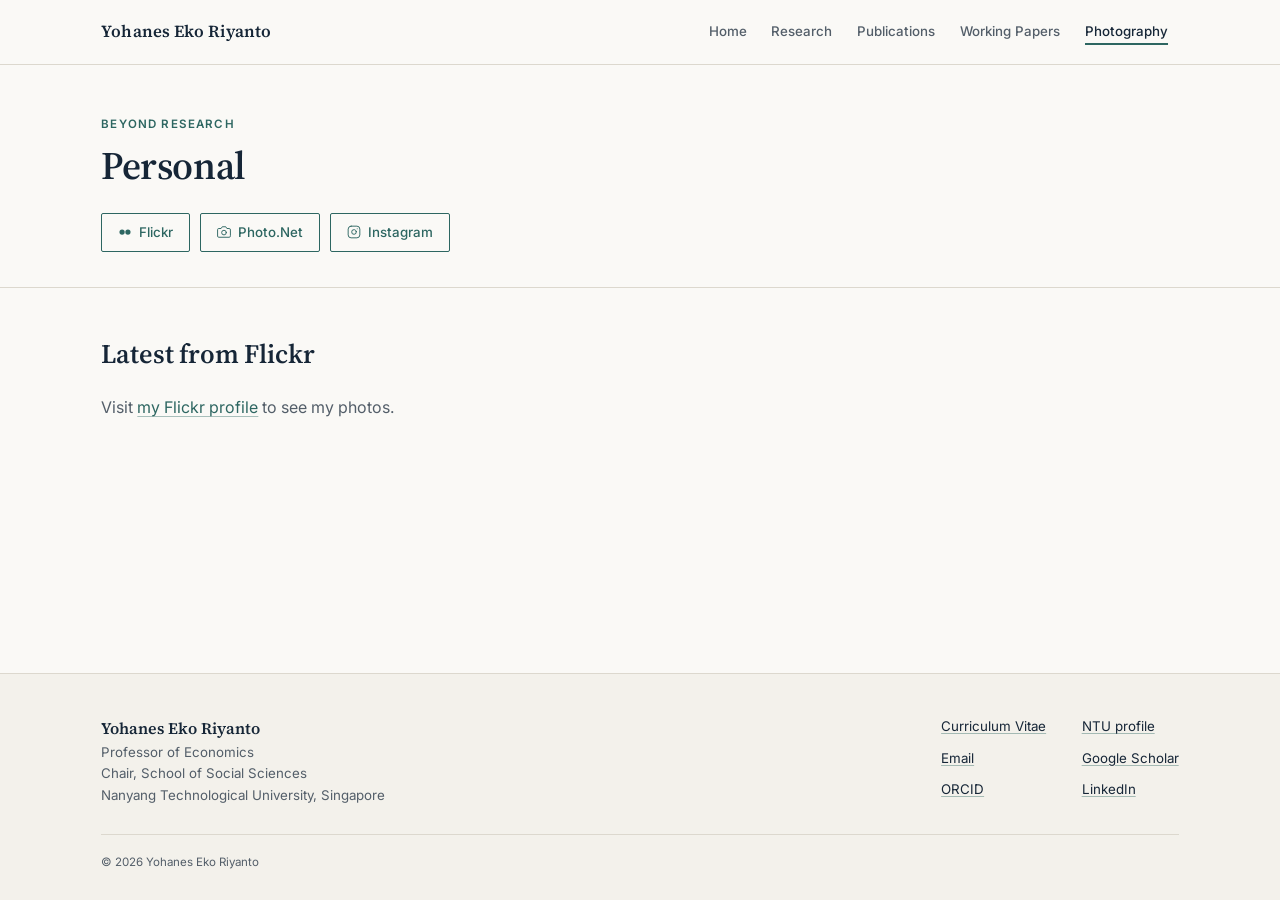
==== commit 1bfea32f: "Reduce type one more step, shrink homepage statement, retitle personal page" ====
--- a/personal.html
+++ b/personal.html
@@ -5,7 +5,7 @@
   <meta name="viewport" content="width=device-width, initial-scale=1.0" />
   <meta name="description" content="Photography by Yohanes Eko Riyanto." />
   <meta name="theme-color" content="#FAF9F6" />
-  <title>Photography | Yohanes Eko Riyanto</title>
+  <title>Personal | Yohanes Eko Riyanto</title>
   <script>document.documentElement.classList.add('js');</script>
   <link rel="preconnect" href="https://fonts.googleapis.com" />
   <link rel="preconnect" href="https://fonts.gstatic.com" crossorigin />
@@ -101,7 +101,7 @@
     <header class="page-header">
       <div class="container">
         <p class="eyebrow">Beyond Research</p>
-        <h1>Photography</h1>
+        <h1>Personal</h1>
         <ul class="photo-platforms">
           <li>
             <a class="btn" href="https://www.flickr.com/people/shutter_flick/" target="_blank" rel="noopener noreferrer">
--- a/style.css
+++ b/style.css
@@ -30,6 +30,7 @@
 *, *::before, *::after { box-sizing: border-box; }
 
 html {
+  font-size: 88.889%;
   -webkit-text-size-adjust: 100%;
   text-size-adjust: 100%;
   scroll-padding-top: calc(var(--header-h) + 1.5rem);
@@ -307,7 +308,8 @@
 }
 
 /* ── Home: introduction ──────────────────────────────────── */
-.intro { padding: 4rem 0 4.5rem; }
+.intro { padding: 4rem 0 3.5rem; }
+.intro + .section { border-top: 1px solid var(--rule); }
 .intro-grid {
   display: grid;
   grid-template-columns: 240px minmax(0, 1fr);
@@ -359,6 +361,141 @@
   flex-wrap: wrap;
   gap: 0.75rem;
   margin-top: 1.75rem;
+}
+
+.statement {
+  max-width: 34ch;
+  text-wrap: balance;
+  margin: 0 0 1.25rem;
+  font-family: var(--font-serif);
+  font-size: clamp(1.25rem, 1.1rem + 0.5vw, 1.5rem);
+  font-weight: 400;
+  line-height: 1.3;
+  color: var(--ink);
+}
+.intro-bio { margin-top: 1.5rem; }
+.intro-bio-panel { margin-top: 0.75rem; padding-top: 1.25rem; border-top: 1px solid var(--rule-soft); }
+.intro-bio-panel h2 { font-size: 1.25rem; margin-bottom: 0.75rem; }
+
+/* ── Home: section heading row ───────────────────────────── */
+.section-head {
+  display: flex;
+  flex-wrap: wrap;
+  align-items: baseline;
+  justify-content: space-between;
+  gap: 0.5rem 2rem;
+  margin-bottom: 1.75rem;
+}
+.section-head .section-title { margin: 0; }
+.section-link { font-size: 0.9375rem; font-weight: 500; white-space: nowrap; }
+
+/* ── Home: selected research ─────────────────────────────── */
+.selected-list {
+  display: grid;
+  grid-template-columns: repeat(3, minmax(0, 1fr));
+  gap: 2.5rem;
+  margin: 0;
+  padding: 0;
+  list-style: none;
+}
+.selected-item {
+  display: flex;
+  flex-direction: column;
+  padding-top: 1.25rem;
+  border-top: 2px solid var(--ink);
+}
+.selected-venue {
+  margin: 0 0 0.6rem;
+  font-size: 0.875rem;
+  font-weight: 500;
+  color: var(--accent);
+}
+.selected-venue cite { font-style: italic; }
+.selected-item h3 { margin: 0 0 0.4rem; font-size: 1.1875rem; line-height: 1.35; }
+.selected-authors { margin: 0 0 0.9rem; font-size: 0.875rem; color: var(--muted); }
+.selected-item p.selected-summary { margin: 0 0 1rem; font-size: 1rem; line-height: 1.6; }
+.selected-item .pub-badge { align-self: flex-start; margin: 0 0 1rem; }
+.selected-link { margin-top: auto; font-size: 0.9375rem; font-weight: 500; }
+
+/* ── Home: research themes ───────────────────────────────── */
+.themes-grid {
+  display: grid;
+  grid-template-columns: repeat(2, minmax(0, 1fr));
+  gap: 2rem 3.5rem;
+  margin: 0;
+  padding: 0;
+  list-style: none;
+}
+.theme h3 { margin: 0 0 0.4rem; font-size: 1.125rem; }
+.theme p { margin: 0; font-size: 1rem; color: var(--muted); max-width: 52ch; }
+
+/* ── Home: leadership & service ──────────────────────────── */
+.service-grid {
+  display: grid;
+  grid-template-columns: repeat(3, minmax(0, 1fr));
+  gap: 2.5rem;
+}
+.service-col h3 {
+  margin: 0 0 0.75rem;
+  font-family: var(--font-sans);
+  font-size: 0.8125rem;
+  font-weight: 600;
+  letter-spacing: 0.1em;
+  text-transform: uppercase;
+  color: var(--accent);
+}
+.entry-list { margin: 0; padding: 0; list-style: none; }
+.entry-list li {
+  padding: 0.75rem 0;
+  font-size: 1rem;
+  line-height: 1.5;
+  border-top: 1px solid var(--rule-soft);
+}
+.entry-list li:last-child { border-bottom: 1px solid var(--rule-soft); }
+.entry-dates {
+  display: block;
+  margin-top: 0.15rem;
+  font-size: 0.875rem;
+  color: var(--muted);
+  font-variant-numeric: tabular-nums;
+}
+
+/* ── Home: contact ───────────────────────────────────────── */
+.contact-grid {
+  display: grid;
+  grid-template-columns: minmax(0, 1fr) minmax(0, 1fr);
+  gap: 2.5rem;
+}
+.contact-grid h3 {
+  margin: 0 0 0.75rem;
+  font-family: var(--font-sans);
+  font-size: 0.8125rem;
+  font-weight: 600;
+  letter-spacing: 0.1em;
+  text-transform: uppercase;
+  color: var(--accent);
+}
+.contact-grid address { font-style: normal; }
+.contact-email { font-size: 1.125rem; font-weight: 500; }
+.profile-links {
+  display: grid;
+  grid-template-columns: repeat(2, minmax(0, max-content));
+  gap: 0.5rem 2.5rem;
+  margin: 0;
+  padding: 0;
+  list-style: none;
+}
+
+@media (max-width: 960px) {
+  .selected-list { grid-template-columns: 1fr; gap: 2rem; }
+  .selected-item p.selected-summary { max-width: var(--measure); }
+  .service-grid { grid-template-columns: 1fr 1fr; }
+}
+@media (max-width: 767px) {
+  .themes-grid,
+  .service-grid,
+  .contact-grid { grid-template-columns: 1fr; gap: 2rem; }
+  .profile-links { grid-template-columns: 1fr; }
 }
 
 @media (max-width: 767px) {
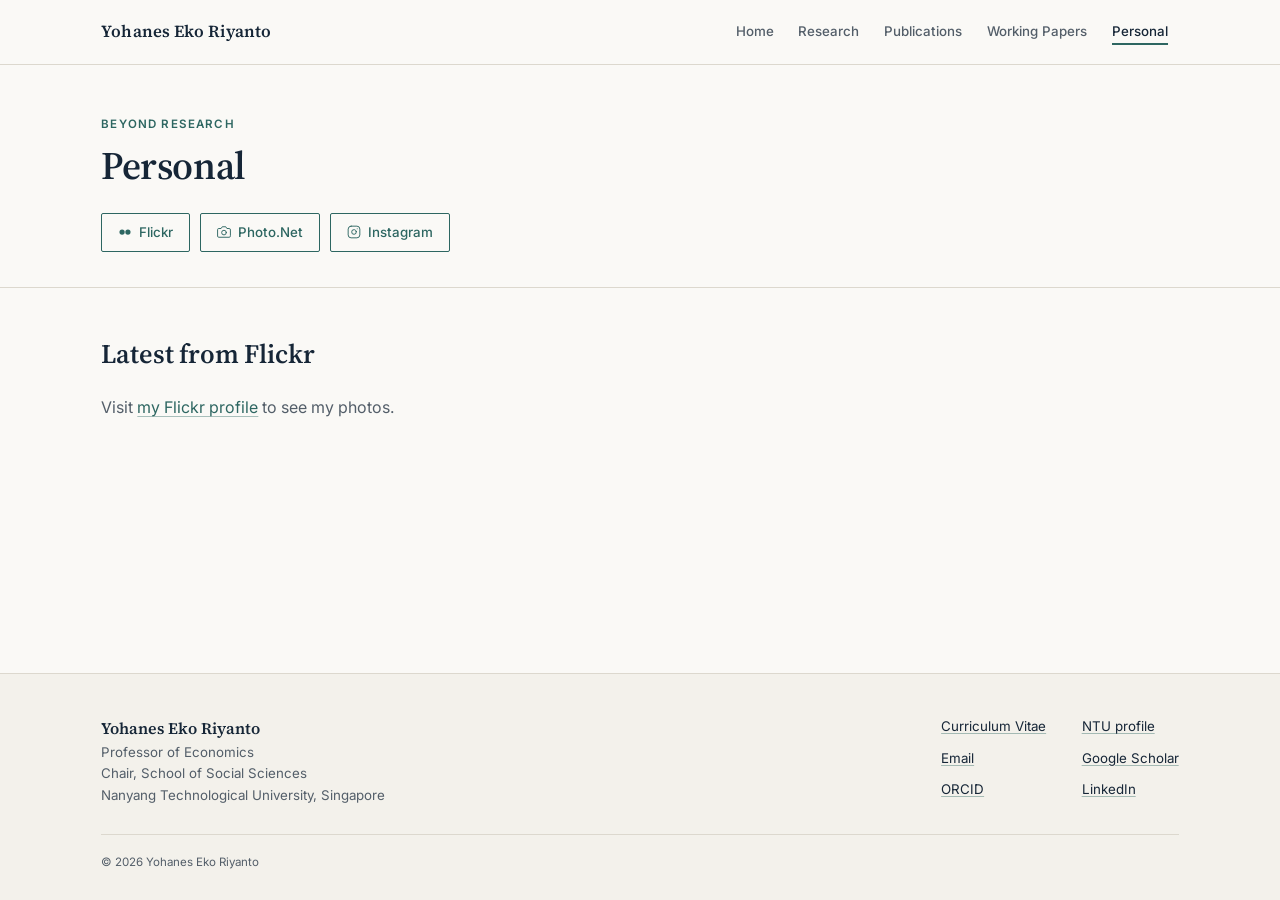
==== commit 6437ad8f: "Rename Photography nav link to Personal" ====
--- a/personal.html
+++ b/personal.html
@@ -91,7 +91,7 @@
           <li><a href="research.html">Research</a></li>
           <li><a href="publications.html">Publications</a></li>
           <li><a href="working-papers.html">Working Papers</a></li>
-          <li><a href="personal.html" aria-current="page">Photography</a></li>
+          <li><a href="personal.html" aria-current="page">Personal</a></li>
         </ul>
       </nav>
     </div>
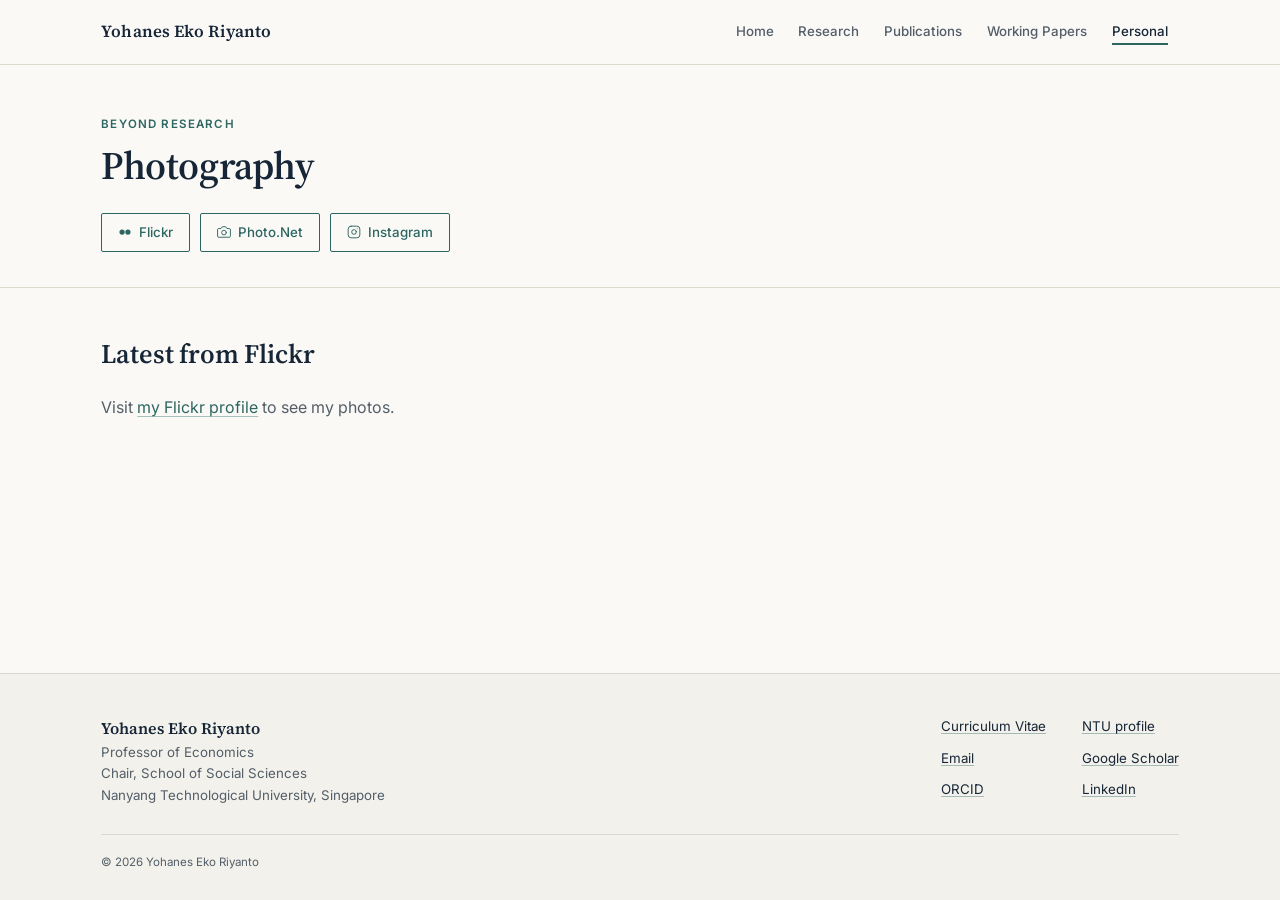
==== commit d3b36b53: "Restore Photography as personal page heading" ====
--- a/personal.html
+++ b/personal.html
@@ -101,7 +101,7 @@
     <header class="page-header">
       <div class="container">
         <p class="eyebrow">Beyond Research</p>
-        <h1>Personal</h1>
+        <h1>Photography</h1>
         <ul class="photo-platforms">
           <li>
             <a class="btn" href="https://www.flickr.com/people/shutter_flick/" target="_blank" rel="noopener noreferrer">
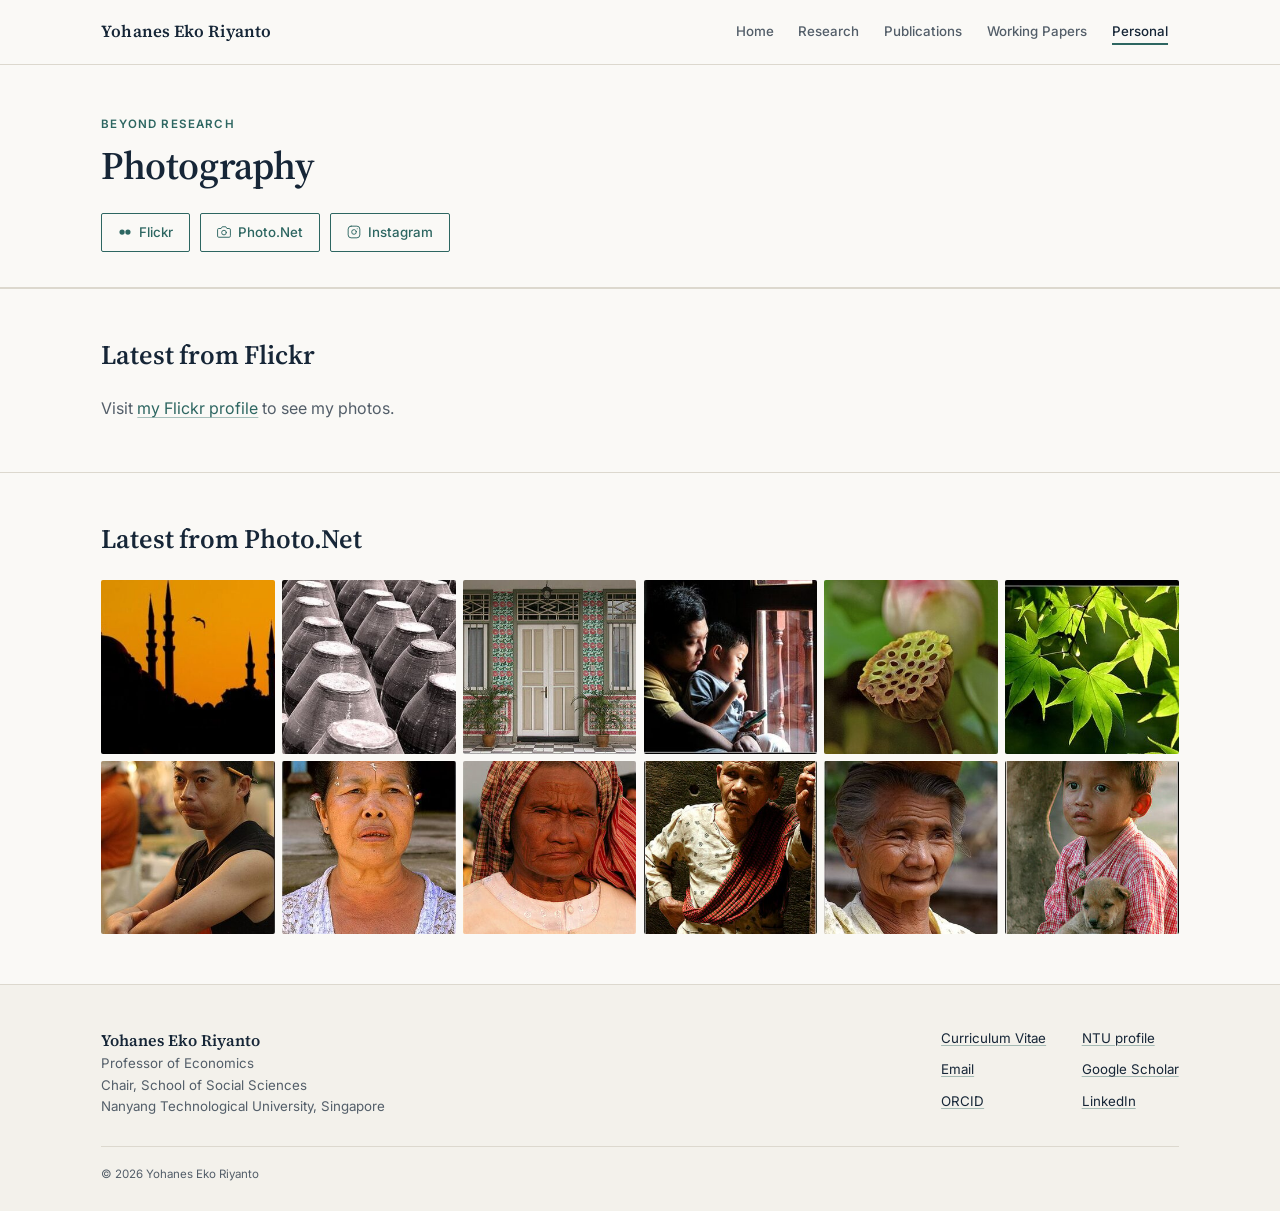
==== commit 17f6061e: "Add Photo.Net snapshot grid and Instagram feed section (hidden until feed URL is set)" ====
--- a/personal.html
+++ b/personal.html
@@ -125,12 +125,41 @@
       </div>
     </header>
 
+    <!-- ── Latest from Instagram (Behold JSON feed; hidden until INSTAGRAM_FEED_URL is set) ── -->
+    <section class="section" id="instagram-section" aria-labelledby="instagram-title" hidden>
+      <div class="container">
+        <h2 class="section-title" id="instagram-title">Latest from Instagram</h2>
+        <div class="flickr-thumb-grid" id="instagram-thumb-grid"></div>
+      </div>
+    </section>
+
     <!-- ── Latest from Flickr ── -->
     <section class="section" aria-labelledby="flickr-title">
       <div class="container">
         <h2 class="section-title" id="flickr-title">Latest from Flickr</h2>
         <div class="flickr-thumb-grid" id="flickr-thumb-grid">
           <p class="grid-note">Loading…</p>
+        </div>
+      </div>
+    </section>
+
+    <!-- ── Photo.net (static snapshot: photo.net has no public feed) ── -->
+    <section class="section" aria-labelledby="photonet-title">
+      <div class="container">
+        <h2 class="section-title" id="photonet-title">Latest from Photo.Net</h2>
+        <div class="flickr-thumb-grid">
+          <a class="flickr-thumb" href="https://www.photo.net/gallery/image/2198099-a-sunset-view-of-suleymaniye-camii/" target="_blank" rel="noopener noreferrer" title="A Sunset View of Suleymaniye Camii"><img src="images/photonet/2198099.jpg" alt="A Sunset View of Suleymaniye Camii" width="300" height="300" loading="lazy" /></a>
+          <a class="flickr-thumb" href="https://www.photo.net/gallery/image/1061240-harmonious-rows/" target="_blank" rel="noopener noreferrer" title="harmonious rows"><img src="images/photonet/1061240.jpg" alt="harmonious rows" width="300" height="300" loading="lazy" /></a>
+          <a class="flickr-thumb" href="https://www.photo.net/gallery/image/1059383-front-view/" target="_blank" rel="noopener noreferrer" title="front view"><img src="images/photonet/1059383.jpg" alt="front view" width="300" height="300" loading="lazy" /></a>
+          <a class="flickr-thumb" href="https://www.photo.net/gallery/image/1058105-though-looking-glass/" target="_blank" rel="noopener noreferrer" title="though looking glass"><img src="images/photonet/1058105.jpg" alt="though looking glass" width="300" height="300" loading="lazy" /></a>
+          <a class="flickr-thumb" href="https://www.photo.net/gallery/image/1057563-lotus/" target="_blank" rel="noopener noreferrer" title="Lotus"><img src="images/photonet/1057563.jpg" alt="Lotus" width="300" height="300" loading="lazy" /></a>
+          <a class="flickr-thumb" href="https://www.photo.net/gallery/image/1057559-maple-leaves/" target="_blank" rel="noopener noreferrer" title="Maple Leaves"><img src="images/photonet/1057559.jpg" alt="Maple Leaves" width="300" height="300" loading="lazy" /></a>
+          <a class="flickr-thumb" href="https://www.photo.net/gallery/image/1056259-daydreaming/" target="_blank" rel="noopener noreferrer" title="Daydreaming"><img src="images/photonet/1056259.jpg" alt="Daydreaming" width="300" height="300" loading="lazy" /></a>
+          <a class="flickr-thumb" href="https://www.photo.net/gallery/image/1056245-worried/" target="_blank" rel="noopener noreferrer" title="Worried"><img src="images/photonet/1056245.jpg" alt="Worried" width="300" height="300" loading="lazy" /></a>
+          <a class="flickr-thumb" href="https://www.photo.net/gallery/image/1056226-wondering/" target="_blank" rel="noopener noreferrer" title="wondering"><img src="images/photonet/1056226.jpg" alt="wondering" width="300" height="300" loading="lazy" /></a>
+          <a class="flickr-thumb" href="https://www.photo.net/gallery/image/1056217-suspicious/" target="_blank" rel="noopener noreferrer" title="Suspicious"><img src="images/photonet/1056217.jpg" alt="Suspicious" width="300" height="300" loading="lazy" /></a>
+          <a class="flickr-thumb" href="https://www.photo.net/gallery/image/1055494-happiness/" target="_blank" rel="noopener noreferrer" title="happiness"><img src="images/photonet/1055494.jpg" alt="happiness" width="300" height="300" loading="lazy" /></a>
+          <a class="flickr-thumb" href="https://www.photo.net/gallery/image/1055489-angkor-kid/" target="_blank" rel="noopener noreferrer" title="Angkor Kid"><img src="images/photonet/1055489.jpg" alt="Angkor Kid" width="300" height="300" loading="lazy" /></a>
         </div>
       </div>
     </section>
@@ -356,6 +385,35 @@
 
     // ── Init ──
     renderAlbums();
+
+    // ── Instagram recent posts ──
+    // Paste the Behold JSON feed URL here (https://feeds.behold.so/<feedId>).
+    // The section stays hidden while this is empty or if the feed cannot be loaded.
+    const INSTAGRAM_FEED_URL = '';
+
+    (async function loadInstagram() {
+      if (!INSTAGRAM_FEED_URL) return;
+      const section = document.getElementById('instagram-section');
+      const grid = document.getElementById('instagram-thumb-grid');
+      try {
+        const res = await fetch(INSTAGRAM_FEED_URL);
+        if (!res.ok) throw new Error('HTTP ' + res.status);
+        const data = await res.json();
+        const posts = (Array.isArray(data) ? data : (data.posts || [])).slice(0, 12);
+        if (posts.length === 0) throw new Error('empty');
+        grid.innerHTML = posts.map(p => {
+          const sized = p.sizes && (p.sizes.medium || p.sizes.small);
+          const img = (sized && sized.mediaUrl) || p.thumbnailUrl || p.mediaUrl;
+          const alt = (p.altText || p.prunedCaption || 'Instagram post').slice(0, 140);
+          return `<a href="${esc(p.permalink)}" target="_blank" rel="noopener noreferrer" class="flickr-thumb" title="${esc(alt)}">
+            <img src="${esc(img)}" alt="${esc(alt)}" loading="lazy" />
+          </a>`;
+        }).join('');
+        section.hidden = false;
+      } catch (e) {
+        section.hidden = true;
+      }
+    })();
 
     // ── Flickr recent photos ──
     // The public feed sends no CORS headers, so it is loaded as JSONP.
--- a/style.css
+++ b/style.css
@@ -413,6 +413,21 @@
 .selected-venue cite { font-style: italic; }
 .selected-item h3 { margin: 0 0 0.4rem; font-size: 1.1875rem; line-height: 1.35; }
 .selected-authors { margin: 0 0 0.9rem; font-size: 0.875rem; color: var(--muted); }
+.selected-fig { margin: 0 0 1rem; }
+.selected-fig a { display: block; }
+.selected-fig img {
+  width: 100%;
+  height: auto;
+  background: #fff;
+  border: 1px solid var(--rule-soft);
+  border-radius: var(--radius);
+}
+.selected-fig figcaption {
+  margin-top: 0.35rem;
+  font-size: 0.65rem;
+  line-height: 1.35;
+  color: var(--muted);
+}
 .selected-item p.selected-summary { margin: 0 0 1rem; font-size: 1rem; line-height: 1.6; }
 .selected-item .pub-badge { align-self: flex-start; margin: 0 0 1rem; }
 .selected-link { margin-top: auto; font-size: 0.9375rem; font-weight: 500; }
